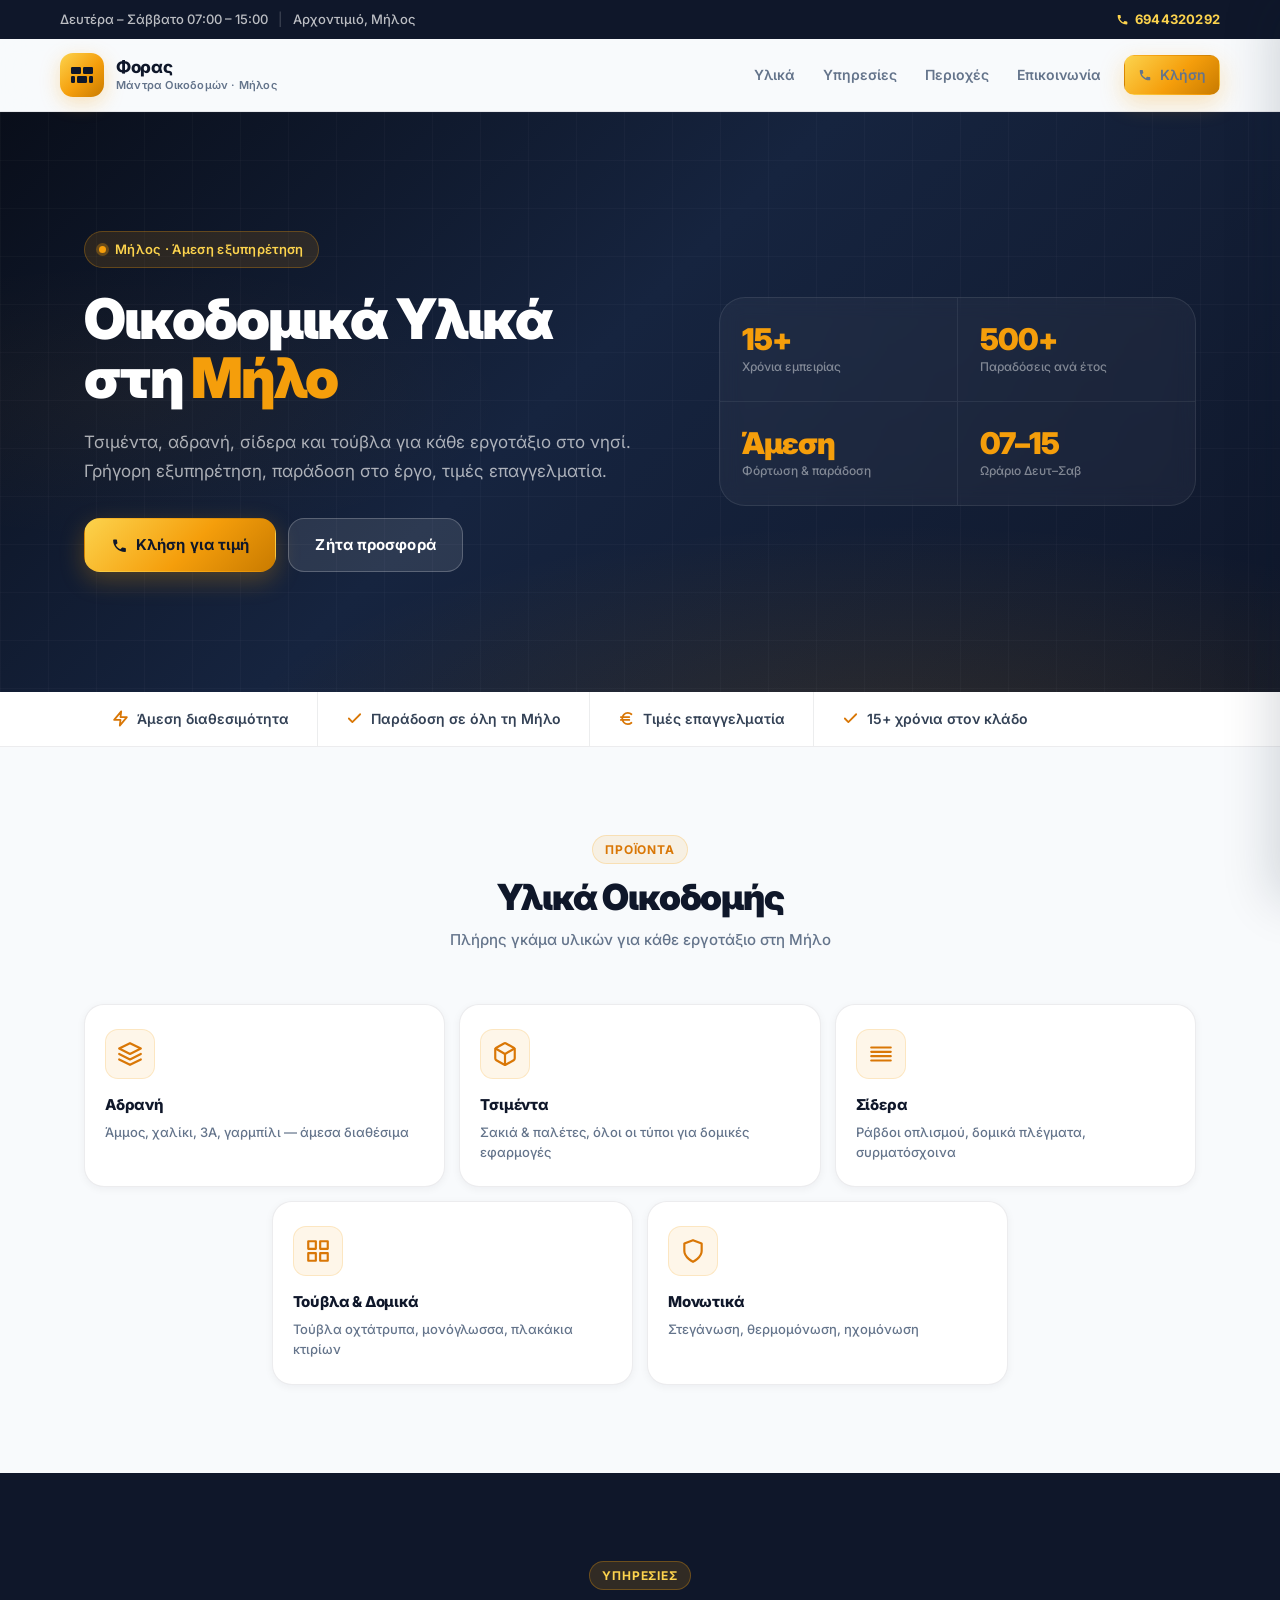
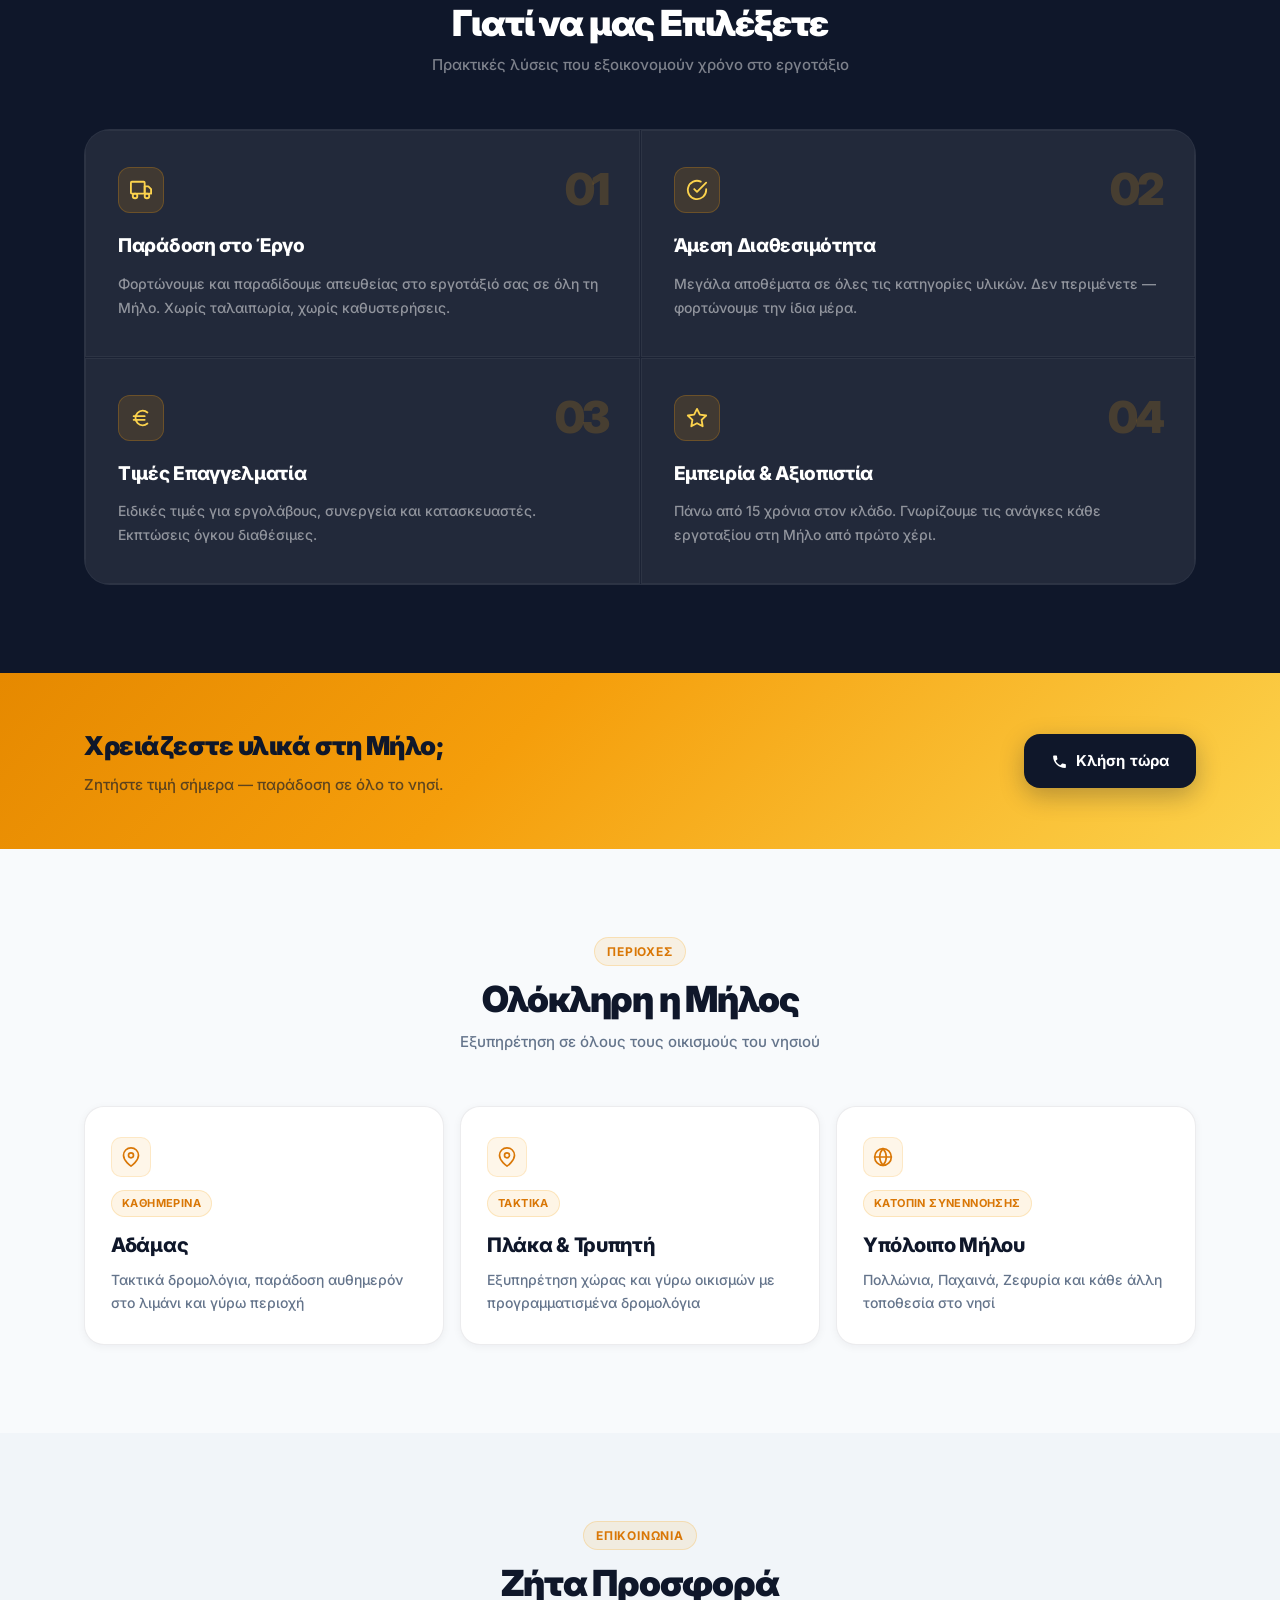
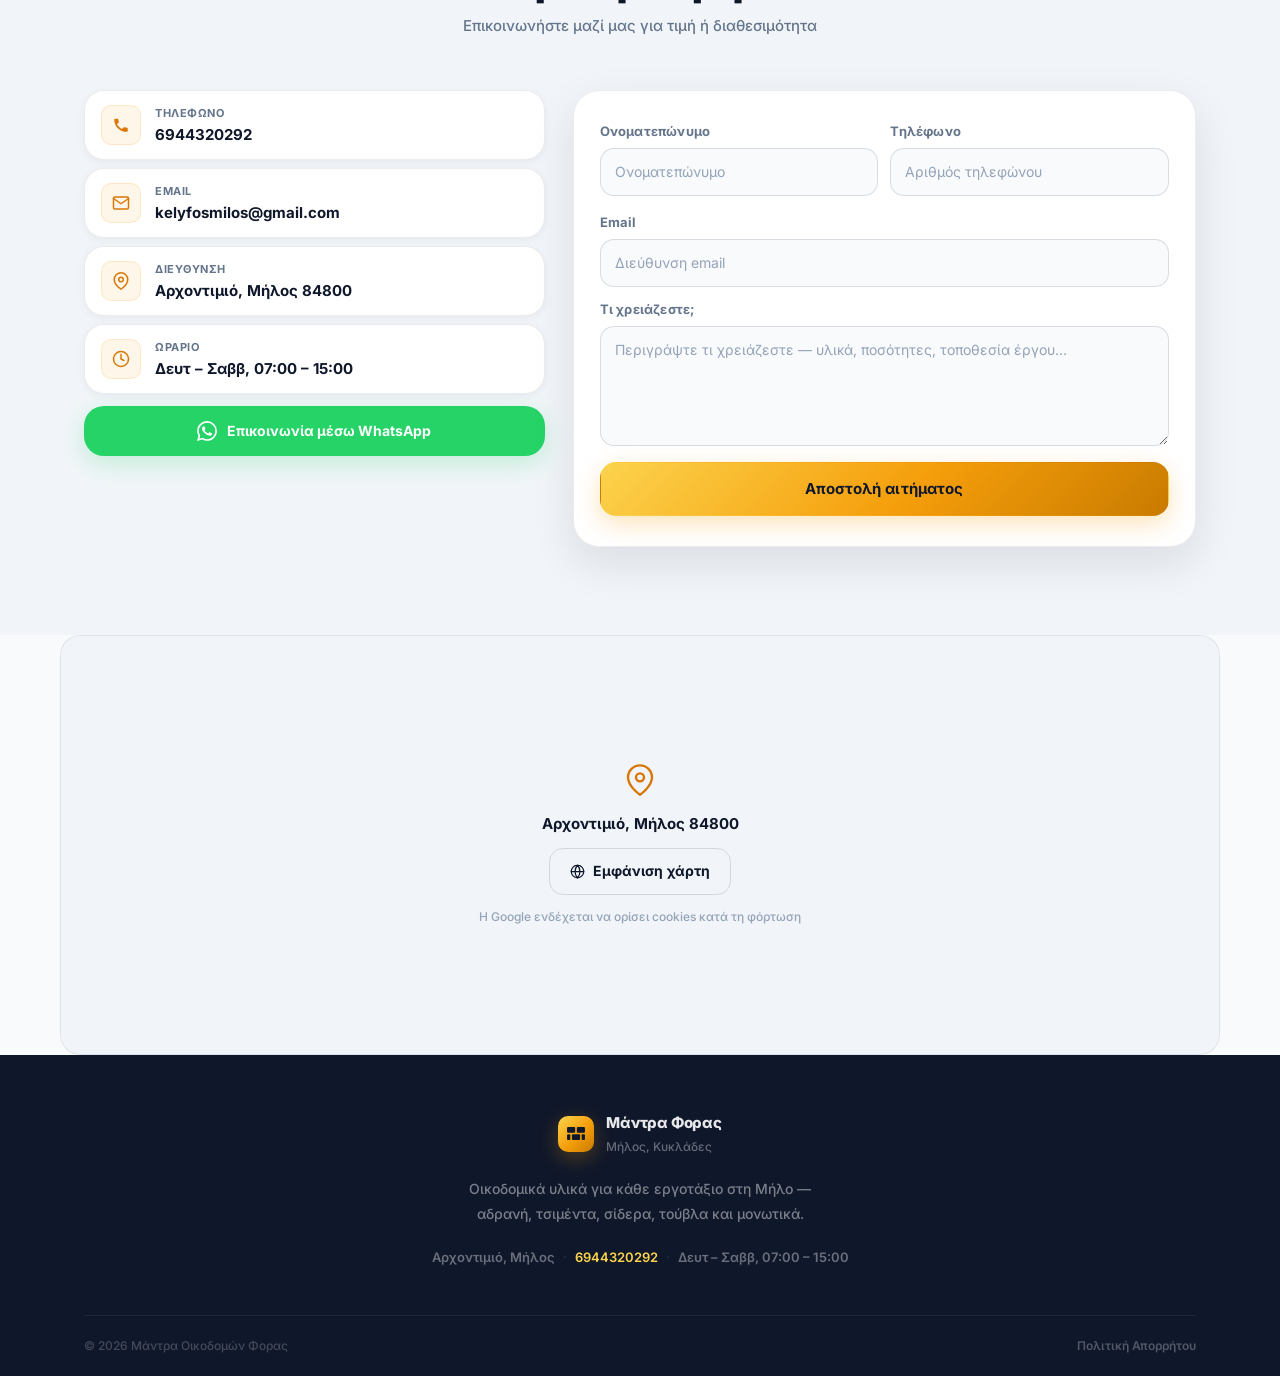
==== index.html @ 6d2799e7 "++" ====
<!DOCTYPE html>
<html lang="el">

<head>
  <meta charset="UTF-8">
  <meta name="viewport" content="width=device-width, initial-scale=1.0">
  <title>Μάντρα Οικοδομών Φορας | Οικοδομικά Υλικά Μήλος</title>
  <meta name="description"
    content="Μάντρα οικοδομών Φορας στη Μήλο: τσιμέντα, αδρανή, σίδερα, τούβλα, μονωτικά. Άμεση φόρτωση & παράδοση σε όλο το νησί.">
  <meta name="theme-color" content="#f59e0b">
  <meta property="og:title" content="Μάντρα Οικοδομών Φορας — Μήλος">
  <meta property="og:description" content="Οικοδομικά υλικά • Αδρανή • Παράδοση στο έργο • Μήλος">
  <meta property="og:type" content="website">
  <link rel="preconnect" href="https://fonts.googleapis.com">
  <link rel="preconnect" href="https://fonts.gstatic.com" crossorigin>
  <link href="https://fonts.googleapis.com/css2?family=Inter:wght@400;500;600;700;800;900&display=swap"
    rel="stylesheet">
  <link rel="stylesheet" href="style.css">

  <script type="application/ld+json">
  {
    "@context": "https://schema.org",
    "@type": ["LocalBusiness", "HomeAndConstructionBusiness"],
    "name": "Μάντρα Οικοδομών Φορας",
    "alternateName": ["Φορας Μήλος", "Μάντρα Φορας", "Foras Building Materials Milos"],
    "description": "Μάντρα οικοδομικών υλικών στη Μήλο. Τσιμέντα, αδρανή, σίδερα, τούβλα και μονωτικά. Άμεση φόρτωση και παράδοση σε όλο το νησί. Πάνω από 15 χρόνια εμπειρίας στα οικοδομικά υλικά Μήλου.",
    "telephone": "+306944320292",
    "email": "kelyfosmilos@gmail.com",
    "address": {
      "@type": "PostalAddress",
      "streetAddress": "Αρχοντιμιό",
      "addressLocality": "Αρχοντιμιό",
      "addressRegion": "Μήλος",
      "postalCode": "84800",
      "addressCountry": "GR"
    },
    "geo": {
      "@type": "GeoCoordinates",
      "latitude": 36.7229,
      "longitude": 24.4671
    },
    "hasMap": "https://www.google.com/maps?q=36.7229,24.4671",
    "openingHoursSpecification": {
      "@type": "OpeningHoursSpecification",
      "dayOfWeek": [
        "https://schema.org/Monday",
        "https://schema.org/Tuesday",
        "https://schema.org/Wednesday",
        "https://schema.org/Thursday",
        "https://schema.org/Friday",
        "https://schema.org/Saturday"
      ],
      "opens": "07:00",
      "closes": "15:00"
    },
    "priceRange": "€€",
    "currenciesAccepted": "EUR",
    "paymentAccepted": "Cash, Bank Transfer",
    "areaServed": [
      { "@type": "Place", "name": "Αδάμας" },
      { "@type": "Place", "name": "Πλάκα" },
      { "@type": "Place", "name": "Τρυπητή" },
      { "@type": "Place", "name": "Πολλώνια" },
      { "@type": "Place", "name": "Παχαινά" },
      { "@type": "Place", "name": "Ζεφυρία" },
      { "@type": "Place", "name": "Μήλος", "sameAs": "https://www.wikidata.org/wiki/Q185096" }
    ],
    "hasOfferCatalog": {
      "@type": "OfferCatalog",
      "name": "Οικοδομικά Υλικά Μήλου",
      "itemListElement": [
        {
          "@type": "Offer",
          "itemOffered": {
            "@type": "Product",
            "name": "Αδρανή Υλικά",
            "description": "Άμμος, χαλίκι, 3Α, γαρμπίλι — άμεσα διαθέσιμα για κάθε εργοτάξιο στη Μήλο"
          }
        },
        {
          "@type": "Offer",
          "itemOffered": {
            "@type": "Product",
            "name": "Τσιμέντα",
            "description": "Σακιά και παλέτες, όλοι οι τύποι τσιμέντου για δομικές εφαρμογές"
          }
        },
        {
          "@type": "Offer",
          "itemOffered": {
            "@type": "Product",
            "name": "Σίδερα Οπλισμού",
            "description": "Ράβδοι οπλισμού, δομικά πλέγματα, συρματόσχοινα"
          }
        },
        {
          "@type": "Offer",
          "itemOffered": {
            "@type": "Product",
            "name": "Τούβλα & Δομικά Στοιχεία",
            "description": "Τούβλα οχτάτρυπα, μονόγλωσσα, πλακάκια κτιρίων"
          }
        },
        {
          "@type": "Offer",
          "itemOffered": {
            "@type": "Product",
            "name": "Μονωτικά Υλικά",
            "description": "Υλικά στεγάνωσης, θερμομόνωσης και ηχομόνωσης"
          }
        },
        {
          "@type": "Offer",
          "itemOffered": {
            "@type": "Service",
            "name": "Παράδοση στο Εργοτάξιο",
            "description": "Άμεση φόρτωση και παράδοση οικοδομικών υλικών σε όλους τους οικισμούς της Μήλου"
          }
        }
      ]
    },
    "contactPoint": {
      "@type": "ContactPoint",
      "telephone": "+306944320292",
      "email": "kelyfosmilos@gmail.com",
      "contactType": "customer service",
      "areaServed": "GR",
      "availableLanguage": "Greek"
    },
    "slogan": "Οικοδομικά Υλικά · Παράδοση στο Έργο · Μήλος",
    "knowsAbout": [
      "Οικοδομικά Υλικά",
      "Αδρανή Υλικά",
      "Τσιμέντο",
      "Σίδερα Οπλισμού",
      "Τούβλα",
      "Μονωτικά",
      "Παράδοση Οικοδομικών Υλικών",
      "Εργοτάξια Μήλου"
    ]
  }
  </script>
</head>

<body>

  <div class="progress-bar" id="progress-bar"></div>

  <!-- TOP BAR -->
  <div class="topbar">
    <div class="container topbar-inner">
      <div class="topbar-left">
        <span>Δευτέρα – Σάββατο 07:00 – 15:00</span>
        <span class="sep">|</span>
        <span>Αρχοντιμιό, Μήλος</span>
      </div>
      <a href="tel:+306944320292" class="topbar-phone">
        <svg width="13" height="13" viewBox="0 0 24 24" fill="currentColor">
          <path
            d="M6.6 10.8c1.4 2.8 3.8 5.1 6.6 6.6l2.2-2.2c.27-.27.67-.36 1.02-.24 1.12.37 2.33.57 3.57.57.55 0 1 .45 1 1V20c0 .55-.45 1-1 1C10.29 21 3 13.71 3 4.5c0-.55.45-1 1-1H7.5c.55 0 1 .45 1 1 0 1.25.2 2.45.57 3.57.11.35.03.74-.25 1.01L6.6 10.8z" />
        </svg>
        6944320292
      </a>
    </div>
  </div>

  <!-- HEADER -->
  <header class="header" id="header">
    <div class="container nav-inner">
      <a class="brand" href="#top">
        <div class="logo-mark">
          <svg width="22" height="16" viewBox="0 0 22 16" fill="currentColor" aria-hidden="true">
            <rect x="0" y="0" width="10" height="7" rx="1.2" />
            <rect x="12" y="0" width="10" height="7" rx="1.2" />
            <rect x="0" y="9" width="4" height="7" rx="1.2" />
            <rect x="6" y="9" width="10" height="7" rx="1.2" />
            <rect x="18" y="9" width="4" height="7" rx="1.2" />
          </svg>
        </div>
        <div class="brand-text">
          <span class="brand-name">Φορας</span>
          <span class="brand-sub">Μάντρα Οικοδομών · Μήλος</span>
        </div>
      </a>

      <nav class="nav-menu">
        <a href="#products">Υλικά</a>
        <a href="#services">Υπηρεσίες</a>
        <a href="#areas">Περιοχές</a>
        <a href="#contact">Επικοινωνία</a>
        <a class="btn btn-primary nav-cta" href="tel:+306944320292">
          <svg width="14" height="14" viewBox="0 0 24 24" fill="currentColor">
            <path
              d="M6.6 10.8c1.4 2.8 3.8 5.1 6.6 6.6l2.2-2.2c.27-.27.67-.36 1.02-.24 1.12.37 2.33.57 3.57.57.55 0 1 .45 1 1V20c0 .55-.45 1-1 1C10.29 21 3 13.71 3 4.5c0-.55.45-1 1-1H7.5c.55 0 1 .45 1 1 0 1.25.2 2.45.57 3.57.11.35.03.74-.25 1.01L6.6 10.8z" />
          </svg>
          Κλήση
        </a>
      </nav>

      <button class="hamburger" id="hamburger" aria-label="Μενού" aria-expanded="false">
        <span></span><span></span><span></span>
      </button>
    </div>
  </header>

  <!-- MOBILE MENU -->
  <div class="mobile-overlay" id="mobile-overlay"></div>
  <div class="mobile-menu" id="mobile-menu" aria-hidden="true">
    <div class="mobile-brand">
      <div class="logo-mark logo-sm">
        <svg width="18" height="13" viewBox="0 0 22 16" fill="currentColor" aria-hidden="true">
          <rect x="0" y="0" width="10" height="7" rx="1.2" />
          <rect x="12" y="0" width="10" height="7" rx="1.2" />
          <rect x="0" y="9" width="4" height="7" rx="1.2" />
          <rect x="6" y="9" width="10" height="7" rx="1.2" />
          <rect x="18" y="9" width="4" height="7" rx="1.2" />
        </svg>
      </div>
      <div class="brand-text">
        <span class="brand-name">Φορας</span>
        <span class="brand-sub">Μάντρα Οικοδομών</span>
      </div>
    </div>
    <nav>
      <a href="#products" class="mobile-link">Υλικά</a>
      <a href="#services" class="mobile-link">Υπηρεσίες</a>
      <a href="#areas" class="mobile-link">Περιοχές</a>
      <a href="#contact" class="mobile-link">Επικοινωνία</a>
    </nav>
    <div class="mobile-menu-footer">
      <a class="btn btn-primary" href="tel:+306944320292">Κλήση τώρα</a>
      <a class="btn btn-outline" href="https://wa.me/306944320292" target="_blank" rel="noopener">WhatsApp</a>
    </div>
  </div>

  <main id="top">

    <!-- HERO -->
    <section class="hero">
      <div class="hero-bg"></div>
      <div class="container hero-content">

        <div class="hero-left reveal">
          <div class="badge">
            <span class="badge-dot"></span>
            Μήλος · Άμεση εξυπηρέτηση
          </div>
          <h1>Οικοδομικά Υλικά<br>στη <span class="gold">Μήλο</span></h1>
          <p class="hero-desc">
            Τσιμέντα, αδρανή, σίδερα και τούβλα για κάθε εργοτάξιο στο νησί.
            Γρήγορη εξυπηρέτηση, παράδοση στο έργο, τιμές επαγγελματία.
          </p>
          <div class="hero-actions">
            <a class="btn btn-primary btn-lg" href="tel:+306944320292">
              <svg width="17" height="17" viewBox="0 0 24 24" fill="currentColor">
                <path
                  d="M6.6 10.8c1.4 2.8 3.8 5.1 6.6 6.6l2.2-2.2c.27-.27.67-.36 1.02-.24 1.12.37 2.33.57 3.57.57.55 0 1 .45 1 1V20c0 .55-.45 1-1 1C10.29 21 3 13.71 3 4.5c0-.55.45-1 1-1H7.5c.55 0 1 .45 1 1 0 1.25.2 2.45.57 3.57.11.35.03.74-.25 1.01L6.6 10.8z" />
              </svg>
              Κλήση για τιμή
            </a>
            <a class="btn btn-ghost-white btn-lg" href="#contact">Ζήτα προσφορά</a>
          </div>
        </div>

        <div class="hero-right reveal reveal-delay">
          <div class="stats-card">
            <div class="stat-cell">
              <span class="stat-num" data-count="15" data-suffix="+">15+</span>
              <span class="stat-lbl">Χρόνια εμπειρίας</span>
            </div>
            <div class="stat-cell">
              <span class="stat-num" data-count="500" data-suffix="+">500+</span>
              <span class="stat-lbl">Παραδόσεις ανά έτος</span>
            </div>
            <div class="stat-cell">
              <span class="stat-num">Άμεση</span>
              <span class="stat-lbl">Φόρτωση & παράδοση</span>
            </div>
            <div class="stat-cell">
              <span class="stat-num">07–15</span>
              <span class="stat-lbl">Ωράριο Δευτ–Σαβ</span>
            </div>
          </div>
        </div>

      </div>
    </section>

    <!-- TRUST BAR -->
    <div class="trust-bar">
      <div class="container trust-inner">
        <div class="trust-item">
          <svg width="17" height="17" viewBox="0 0 24 24" fill="none" stroke="currentColor" stroke-width="2.5"
            stroke-linecap="round" stroke-linejoin="round">
            <polygon points="13 2 3 14 12 14 11 22 21 10 12 10 13 2" />
          </svg>
          Άμεση διαθεσιμότητα
        </div>
        <div class="trust-item">
          <svg width="17" height="17" viewBox="0 0 24 24" fill="none" stroke="currentColor" stroke-width="2.5"
            stroke-linecap="round" stroke-linejoin="round">
            <polyline points="20 6 9 17 4 12" />
          </svg>
          Παράδοση σε όλη τη Μήλο
        </div>
        <div class="trust-item">
          <svg width="17" height="17" viewBox="0 0 24 24" fill="none" stroke="currentColor" stroke-width="2.5"
            stroke-linecap="round" stroke-linejoin="round">
            <path d="M4 10h12M4 14h12M19 6a7.7 7.7 0 0 0-5.2-2A7.9 7.9 0 0 0 6 12c0 4.4 3.5 8 7.8 8 2 0 3.8-.8 5.2-2" />
          </svg>
          Τιμές επαγγελματία
        </div>
        <div class="trust-item">
          <svg width="17" height="17" viewBox="0 0 24 24" fill="none" stroke="currentColor" stroke-width="2.5"
            stroke-linecap="round" stroke-linejoin="round">
            <polyline points="20 6 9 17 4 12" />
          </svg>
          15+ χρόνια στον κλάδο
        </div>
      </div>
    </div>

    <!-- PRODUCTS -->
    <section id="products" class="section">
      <div class="container">
        <div class="section-hd reveal">
          <div class="tag">Προϊόντα</div>
          <h2>Υλικά Οικοδομής</h2>
          <p class="section-sub">Πλήρης γκάμα υλικών για κάθε εργοτάξιο στη Μήλο</p>
        </div>

        <div class="products-grid">
          <div class="product-card reveal">
            <div class="product-icon">
              <svg width="26" height="26" viewBox="0 0 24 24" fill="none" stroke="currentColor" stroke-width="2"
                stroke-linecap="round" stroke-linejoin="round">
                <polygon points="12 2 2 7 12 12 22 7 12 2" />
                <polyline points="2 17 12 22 22 17" />
                <polyline points="2 12 12 17 22 12" />
              </svg>
            </div>
            <h3>Αδρανή</h3>
            <p>Άμμος, χαλίκι, 3Α, γαρμπίλι — άμεσα διαθέσιμα</p>
          </div>
          <div class="product-card reveal reveal-d1">
            <div class="product-icon">
              <svg width="26" height="26" viewBox="0 0 24 24" fill="none" stroke="currentColor" stroke-width="2"
                stroke-linecap="round" stroke-linejoin="round">
                <path
                  d="M21 16V8a2 2 0 0 0-1-1.73l-7-4a2 2 0 0 0-2 0l-7 4A2 2 0 0 0 3 8v8a2 2 0 0 0 1 1.73l7 4a2 2 0 0 0 2 0l7-4A2 2 0 0 0 21 16z" />
                <polyline points="3.27 6.96 12 12.01 20.73 6.96" />
                <line x1="12" y1="22.08" x2="12" y2="12" />
              </svg>
            </div>
            <h3>Τσιμέντα</h3>
            <p>Σακιά & παλέτες, όλοι οι τύποι για δομικές εφαρμογές</p>
          </div>
          <div class="product-card reveal reveal-d2">
            <div class="product-icon">
              <svg width="26" height="26" viewBox="0 0 24 24" fill="none" stroke="currentColor" stroke-width="2"
                stroke-linecap="round" stroke-linejoin="round">
                <line x1="3" y1="6" x2="21" y2="6" />
                <line x1="3" y1="10" x2="21" y2="10" />
                <line x1="3" y1="14" x2="21" y2="14" />
                <line x1="3" y1="18" x2="21" y2="18" />
              </svg>
            </div>
            <h3>Σίδερα</h3>
            <p>Ράβδοι οπλισμού, δομικά πλέγματα, συρματόσχοινα</p>
          </div>
          <div class="product-card reveal reveal-d1">
            <div class="product-icon">
              <svg width="26" height="26" viewBox="0 0 24 24" fill="none" stroke="currentColor" stroke-width="2"
                stroke-linecap="round" stroke-linejoin="round">
                <rect x="3" y="3" width="7" height="7" />
                <rect x="14" y="3" width="7" height="7" />
                <rect x="14" y="14" width="7" height="7" />
                <rect x="3" y="14" width="7" height="7" />
              </svg>
            </div>
            <h3>Τούβλα & Δομικά</h3>
            <p>Τούβλα οχτάτρυπα, μονόγλωσσα, πλακάκια κτιρίων</p>
          </div>
          <div class="product-card reveal reveal-d2">
            <div class="product-icon">
              <svg width="26" height="26" viewBox="0 0 24 24" fill="none" stroke="currentColor" stroke-width="2"
                stroke-linecap="round" stroke-linejoin="round">
                <path d="M12 22s8-4 8-10V5l-8-3-8 3v7c0 6 8 10 8 10z" />
              </svg>
            </div>
            <h3>Μονωτικά</h3>
            <p>Στεγάνωση, θερμομόνωση, ηχομόνωση</p>
          </div>
        </div>
      </div>
    </section>

    <!-- SERVICES -->
    <section id="services" class="section section-dark">
      <div class="container">
        <div class="section-hd section-hd-light reveal">
          <div class="tag tag-light">Υπηρεσίες</div>
          <h2>Γιατί να μας Επιλέξετε</h2>
          <p class="section-sub">Πρακτικές λύσεις που εξοικονομούν χρόνο στο εργοτάξιο</p>
        </div>

        <div class="services-grid">
          <div class="service-card reveal">
            <div class="svc-header">
              <div class="svc-icon">
                <svg width="22" height="22" viewBox="0 0 24 24" fill="none" stroke="currentColor" stroke-width="2"
                  stroke-linecap="round" stroke-linejoin="round">
                  <rect x="1" y="3" width="15" height="13" rx="1" />
                  <path d="M16 8h4l3 3v5h-7V8z" />
                  <circle cx="5.5" cy="18.5" r="2.5" />
                  <circle cx="18.5" cy="18.5" r="2.5" />
                </svg>
              </div>
              <span class="svc-num">01</span>
            </div>
            <h3>Παράδοση στο Έργο</h3>
            <p>Φορτώνουμε και παραδίδουμε απευθείας στο εργοτάξιό σας σε όλη τη Μήλο. Χωρίς ταλαιπωρία, χωρίς
              καθυστερήσεις.</p>
          </div>
          <div class="service-card reveal reveal-d1">
            <div class="svc-header">
              <div class="svc-icon">
                <svg width="22" height="22" viewBox="0 0 24 24" fill="none" stroke="currentColor" stroke-width="2"
                  stroke-linecap="round" stroke-linejoin="round">
                  <path d="M22 11.08V12a10 10 0 1 1-5.93-9.14" />
                  <polyline points="22 4 12 14.01 9 11.01" />
                </svg>
              </div>
              <span class="svc-num">02</span>
            </div>
            <h3>Άμεση Διαθεσιμότητα</h3>
            <p>Μεγάλα αποθέματα σε όλες τις κατηγορίες υλικών. Δεν περιμένετε — φορτώνουμε την ίδια μέρα.</p>
          </div>
          <div class="service-card reveal reveal-d2">
            <div class="svc-header">
              <div class="svc-icon">
                <svg width="22" height="22" viewBox="0 0 24 24" fill="none" stroke="currentColor" stroke-width="2"
                  stroke-linecap="round" stroke-linejoin="round">
                  <path
                    d="M4 10h12M4 14h12M19 6a7.7 7.7 0 0 0-5.2-2A7.9 7.9 0 0 0 6 12c0 4.4 3.5 8 7.8 8 2 0 3.8-.8 5.2-2" />
                </svg>
              </div>
              <span class="svc-num">03</span>
            </div>
            <h3>Τιμές Επαγγελματία</h3>
            <p>Ειδικές τιμές για εργολάβους, συνεργεία και κατασκευαστές. Εκπτώσεις όγκου διαθέσιμες.</p>
          </div>
          <div class="service-card reveal reveal-d3">
            <div class="svc-header">
              <div class="svc-icon">
                <svg width="22" height="22" viewBox="0 0 24 24" fill="none" stroke="currentColor" stroke-width="2"
                  stroke-linecap="round" stroke-linejoin="round">
                  <polygon
                    points="12 2 15.09 8.26 22 9.27 17 14.14 18.18 21.02 12 17.77 5.82 21.02 7 14.14 2 9.27 8.91 8.26 12 2" />
                </svg>
              </div>
              <span class="svc-num">04</span>
            </div>
            <h3>Εμπειρία & Αξιοπιστία</h3>
            <p>Πάνω από 15 χρόνια στον κλάδο. Γνωρίζουμε τις ανάγκες κάθε εργοταξίου στη Μήλο από πρώτο χέρι.</p>
          </div>
        </div>
      </div>
    </section>

    <!-- CTA STRIP -->
    <div class="cta-strip">
      <div class="container">
        <div class="cta-inner reveal">
          <div class="cta-text">
            <h3>Χρειάζεστε υλικά στη Μήλο;</h3>
            <p>Ζητήστε τιμή σήμερα — παράδοση σε όλο το νησί.</p>
          </div>
          <a class="btn btn-dark btn-lg" href="tel:+306944320292">
            <svg width="17" height="17" viewBox="0 0 24 24" fill="currentColor">
              <path
                d="M6.6 10.8c1.4 2.8 3.8 5.1 6.6 6.6l2.2-2.2c.27-.27.67-.36 1.02-.24 1.12.37 2.33.57 3.57.57.55 0 1 .45 1 1V20c0 .55-.45 1-1 1C10.29 21 3 13.71 3 4.5c0-.55.45-1 1-1H7.5c.55 0 1 .45 1 1 0 1.25.2 2.45.57 3.57.11.35.03.74-.25 1.01L6.6 10.8z" />
            </svg>
            Κλήση τώρα
          </a>
        </div>
      </div>
    </div>

    <!-- AREAS -->
    <section id="areas" class="section">
      <div class="container">
        <div class="section-hd reveal">
          <div class="tag">Περιοχές</div>
          <h2>Ολόκληρη η Μήλος</h2>
          <p class="section-sub">Εξυπηρέτηση σε όλους τους οικισμούς του νησιού</p>
        </div>

        <div class="areas-grid">
          <div class="area-card reveal">
            <div class="area-icon">
              <svg width="20" height="20" viewBox="0 0 24 24" fill="none" stroke="currentColor" stroke-width="2"
                stroke-linecap="round" stroke-linejoin="round">
                <path d="M21 10c0 7-9 13-9 13s-9-6-9-13a9 9 0 0 1 18 0z" />
                <circle cx="12" cy="10" r="3" />
              </svg>
            </div>
            <div class="area-badge">Καθημερινά</div>
            <h3>Αδάμας</h3>
            <p>Τακτικά δρομολόγια, παράδοση αυθημερόν στο λιμάνι και γύρω περιοχή</p>
          </div>
          <div class="area-card reveal reveal-d1">
            <div class="area-icon">
              <svg width="20" height="20" viewBox="0 0 24 24" fill="none" stroke="currentColor" stroke-width="2"
                stroke-linecap="round" stroke-linejoin="round">
                <path d="M21 10c0 7-9 13-9 13s-9-6-9-13a9 9 0 0 1 18 0z" />
                <circle cx="12" cy="10" r="3" />
              </svg>
            </div>
            <div class="area-badge">Τακτικά</div>
            <h3>Πλάκα & Τρυπητή</h3>
            <p>Εξυπηρέτηση χώρας και γύρω οικισμών με προγραμματισμένα δρομολόγια</p>
          </div>
          <div class="area-card reveal reveal-d2">
            <div class="area-icon">
              <svg width="20" height="20" viewBox="0 0 24 24" fill="none" stroke="currentColor" stroke-width="2"
                stroke-linecap="round" stroke-linejoin="round">
                <circle cx="12" cy="12" r="10" />
                <line x1="2" y1="12" x2="22" y2="12" />
                <path d="M12 2a15.3 15.3 0 0 1 4 10 15.3 15.3 0 0 1-4 10 15.3 15.3 0 0 1-4-10 15.3 15.3 0 0 1 4-10z" />
              </svg>
            </div>
            <div class="area-badge">Κατόπιν συνεννόησης</div>
            <h3>Υπόλοιπο Μήλου</h3>
            <p>Πολλώνια, Παχαινά, Ζεφυρία και κάθε άλλη τοποθεσία στο νησί</p>
          </div>
        </div>
      </div>
    </section>

    <!-- CONTACT -->
    <section id="contact" class="section section-contact">
      <div class="container">
        <div class="section-hd reveal">
          <div class="tag">Επικοινωνία</div>
          <h2>Ζήτα Προσφορά</h2>
          <p class="section-sub">Επικοινωνήστε μαζί μας για τιμή ή διαθεσιμότητα</p>
        </div>

        <div class="contact-grid">
          <div class="contact-info reveal">
            <div class="contact-detail">
              <div class="contact-icon">
                <svg width="18" height="18" viewBox="0 0 24 24" fill="currentColor">
                  <path
                    d="M6.6 10.8c1.4 2.8 3.8 5.1 6.6 6.6l2.2-2.2c.27-.27.67-.36 1.02-.24 1.12.37 2.33.57 3.57.57.55 0 1 .45 1 1V20c0 .55-.45 1-1 1C10.29 21 3 13.71 3 4.5c0-.55.45-1 1-1H7.5c.55 0 1 .45 1 1 0 1.25.2 2.45.57 3.57.11.35.03.74-.25 1.01L6.6 10.8z" />
                </svg>
              </div>
              <div>
                <span class="cd-label">Τηλέφωνο</span>
                <a href="tel:+306944320292" class="cd-value">6944320292</a>
              </div>
            </div>
            <div class="contact-detail">
              <div class="contact-icon">
                <svg width="18" height="18" viewBox="0 0 24 24" fill="none" stroke="currentColor" stroke-width="2"
                  stroke-linecap="round" stroke-linejoin="round">
                  <path d="M4 4h16c1.1 0 2 .9 2 2v12c0 1.1-.9 2-2 2H4c-1.1 0-2-.9-2-2V6c0-1.1.9-2 2-2z" />
                  <polyline points="22,6 12,13 2,6" />
                </svg>
              </div>
              <div>
                <span class="cd-label">Email</span>
                <a href="mailto:kelyfosmilos@gmail.com" class="cd-value">kelyfosmilos@gmail.com</a>
              </div>
            </div>
            <div class="contact-detail">
              <div class="contact-icon">
                <svg width="18" height="18" viewBox="0 0 24 24" fill="none" stroke="currentColor" stroke-width="2"
                  stroke-linecap="round" stroke-linejoin="round">
                  <path d="M21 10c0 7-9 13-9 13s-9-6-9-13a9 9 0 0 1 18 0z" />
                  <circle cx="12" cy="10" r="3" />
                </svg>
              </div>
              <div>
                <span class="cd-label">Διεύθυνση</span>
                <span class="cd-value">Αρχοντιμιό, Μήλος 84800</span>
              </div>
            </div>
            <div class="contact-detail">
              <div class="contact-icon">
                <svg width="18" height="18" viewBox="0 0 24 24" fill="none" stroke="currentColor" stroke-width="2"
                  stroke-linecap="round" stroke-linejoin="round">
                  <circle cx="12" cy="12" r="10" />
                  <polyline points="12 6 12 12 16 14" />
                </svg>
              </div>
              <div>
                <span class="cd-label">Ωράριο</span>
                <span class="cd-value">Δευτ – Σαββ, 07:00 – 15:00</span>
              </div>
            </div>

            <a href="https://wa.me/306912345678" target="_blank" rel="noopener" class="whatsapp-btn">
              <svg width="20" height="20" viewBox="0 0 24 24" fill="currentColor">
                <path
                  d="M17.472 14.382c-.297-.149-1.758-.867-2.03-.967-.273-.099-.471-.148-.67.15-.197.297-.767.966-.94 1.164-.173.199-.347.223-.644.075-.297-.15-1.255-.463-2.39-1.475-.883-.788-1.48-1.761-1.653-2.059-.173-.297-.018-.458.13-.606.134-.133.298-.347.446-.52.149-.174.198-.298.298-.497.099-.198.05-.371-.025-.52-.075-.149-.669-1.612-.916-2.207-.242-.579-.487-.5-.669-.51-.173-.008-.371-.01-.57-.01-.198 0-.52.074-.792.372-.272.297-1.04 1.016-1.04 2.479 0 1.462 1.065 2.875 1.213 3.074.149.198 2.096 3.2 5.077 4.487.709.306 1.262.489 1.694.625.712.227 1.36.195 1.871.118.571-.085 1.758-.719 2.006-1.413.248-.694.248-1.289.173-1.413-.074-.124-.272-.198-.57-.347m-5.421 7.403h-.004a9.87 9.87 0 0 1-5.031-1.378l-.361-.214-3.741.982.998-3.648-.235-.374a9.86 9.86 0 0 1-1.51-5.26c.001-5.45 4.436-9.884 9.888-9.884 2.64 0 5.122 1.03 6.988 2.898a9.825 9.825 0 0 1 2.893 6.994c-.003 5.45-4.437 9.884-9.885 9.884m8.413-18.297A11.815 11.815 0 0 0 12.05 0C5.495 0 .16 5.335.157 11.892c0 2.096.547 4.142 1.588 5.945L.057 24l6.305-1.654a11.882 11.882 0 0 0 5.683 1.448h.005c6.554 0 11.89-5.335 11.893-11.893a11.821 11.821 0 0 0-3.48-8.413z" />
              </svg>
              Επικοινωνία μέσω WhatsApp
            </a>
          </div>

          <div class="form-card reveal reveal-delay">
            <form id="contact-form">
              <div class="form-row">
                <div class="field">
                  <label for="f-name">Ονοματεπώνυμο</label>
                  <input id="f-name" name="name" placeholder="Ονοματεπώνυμο" required>
                </div>
                <div class="field">
                  <label for="f-phone">Τηλέφωνο</label>
                  <input id="f-phone" type="tel" name="phone" placeholder="Αριθμός τηλεφώνου" inputmode="tel"
                    autocomplete="tel" required pattern="^\+?\d{8,15}$">
                </div>
              </div>
              <div class="field">
                <label for="f-email">Email</label>
                <input id="f-email" type="email" name="email" placeholder="Διεύθυνση email" autocomplete="email"
                  required>
              </div>
              <div class="field">
                <label for="f-msg">Τι χρειάζεστε;</label>
                <textarea id="f-msg" name="message"
                  placeholder="Περιγράψτε τι χρειάζεστε — υλικά, ποσότητες, τοποθεσία έργου…" required></textarea>
              </div>
              <button id="submit-btn" type="submit" class="btn btn-primary btn-submit">
                Αποστολή αιτήματος
              </button>
              <p id="form-msg" style="display:none;" class="form-feedback"></p>
            </form>
          </div>
        </div>
      </div>
    </section>

    <!-- MAP -->
    <section class="map-section">
      <div class="map-lazy reveal" id="map-lazy">
        <div class="map-placeholder" id="map-ph">
          <svg class="map-pin-icon" width="32" height="32" viewBox="0 0 24 24" fill="none" stroke="currentColor"
            stroke-width="1.8" stroke-linecap="round" stroke-linejoin="round">
            <path d="M21 10c0 7-9 13-9 13s-9-6-9-13a9 9 0 0 1 18 0z" />
            <circle cx="12" cy="10" r="3" />
          </svg>
          <p class="map-address">Αρχοντιμιό, Μήλος 84800</p>
          <button class="btn btn-outline map-load-btn">
            <svg width="15" height="15" viewBox="0 0 24 24" fill="none" stroke="currentColor" stroke-width="2"
              stroke-linecap="round" stroke-linejoin="round">
              <circle cx="12" cy="12" r="10" />
              <line x1="2" y1="12" x2="22" y2="12" />
              <path d="M12 2a15.3 15.3 0 0 1 4 10 15.3 15.3 0 0 1-4 10 15.3 15.3 0 0 1-4-10 15.3 15.3 0 0 1 4-10z" />
            </svg>
            Εμφάνιση χάρτη
          </button>
          <p class="map-note">Η Google ενδέχεται να ορίσει cookies κατά τη φόρτωση</p>
        </div>
      </div>
    </section>

  </main>

  <!-- FOOTER -->
  <footer class="footer">
    <div class="container">
      <div class="footer-body">
        <div class="footer-brand">
          <div class="logo-mark logo-sm">
            <svg width="18" height="13" viewBox="0 0 22 16" fill="currentColor" aria-hidden="true">
              <rect x="0" y="0" width="10" height="7" rx="1.2" />
              <rect x="12" y="0" width="10" height="7" rx="1.2" />
              <rect x="0" y="9" width="4" height="7" rx="1.2" />
              <rect x="6" y="9" width="10" height="7" rx="1.2" />
              <rect x="18" y="9" width="4" height="7" rx="1.2" />
            </svg>
          </div>
          <div>
            <div class="footer-name">Μάντρα Φορας</div>
            <div class="footer-tagline">Μήλος, Κυκλάδες</div>
          </div>
        </div>
        <p class="footer-bio">Οικοδομικά υλικά για κάθε εργοτάξιο στη Μήλο —<br>αδρανή, τσιμέντα, σίδερα, τούβλα και
          μονωτικά.</p>
        <div class="footer-meta">
          <span>Αρχοντιμιό, Μήλος</span>
          <span class="footer-dot">·</span>
          <a href="tel:+306944320292">6944320292</a>
          <span class="footer-dot">·</span>
          <span>Δευτ – Σαββ, 07:00 – 15:00</span>
        </div>
      </div>
      <div class="footer-bottom">
        <span class="footer-copy">© <span id="y"></span> Μάντρα Οικοδομών Φορας</span>
        <a href="privacy-policy.html" class="footer-privacy">Πολιτική Απορρήτου</a>
      </div>
    </div>
  </footer>

  <!-- MOBILE STICKY CTA -->
  <div class="mobile-cta">
    <a class="btn btn-primary" href="tel:+306944320292">
      <svg width="17" height="17" viewBox="0 0 24 24" fill="currentColor">
        <path
          d="M6.6 10.8c1.4 2.8 3.8 5.1 6.6 6.6l2.2-2.2c.27-.27.67-.36 1.02-.24 1.12.37 2.33.57 3.57.57.55 0 1 .45 1 1V20c0 .55-.45 1-1 1C10.29 21 3 13.71 3 4.5c0-.55.45-1 1-1H7.5c.55 0 1 .45 1 1 0 1.25.2 2.45.57 3.57.11.35.03.74-.25 1.01L6.6 10.8z" />
      </svg>
      Κλήση
    </a>
    <a class="btn btn-whatsapp" href="https://wa.me/306944320292" target="_blank" rel="noopener">
      <svg width="17" height="17" viewBox="0 0 24 24" fill="currentColor">
        <path
          d="M17.472 14.382c-.297-.149-1.758-.867-2.03-.967-.273-.099-.471-.148-.67.15-.197.297-.767.966-.94 1.164-.173.199-.347.223-.644.075-.297-.15-1.255-.463-2.39-1.475-.883-.788-1.48-1.761-1.653-2.059-.173-.297-.018-.458.13-.606.134-.133.298-.347.446-.52.149-.174.198-.298.298-.497.099-.198.05-.371-.025-.52-.075-.149-.669-1.612-.916-2.207-.242-.579-.487-.5-.669-.51-.173-.008-.371-.01-.57-.01-.198 0-.52.074-.792.372-.272.297-1.04 1.016-1.04 2.479 0 1.462 1.065 2.875 1.213 3.074.149.198 2.096 3.2 5.077 4.487.709.306 1.262.489 1.694.625.712.227 1.36.195 1.871.118.571-.085 1.758-.719 2.006-1.413.248-.694.248-1.289.173-1.413-.074-.124-.272-.198-.57-.347m-5.421 7.403h-.004a9.87 9.87 0 0 1-5.031-1.378l-.361-.214-3.741.982.998-3.648-.235-.374a9.86 9.86 0 0 1-1.51-5.26c.001-5.45 4.436-9.884 9.888-9.884 2.64 0 5.122 1.03 6.988 2.898a9.825 9.825 0 0 1 2.893 6.994c-.003 5.45-4.437 9.884-9.885 9.884m8.413-18.297A11.815 11.815 0 0 0 12.05 0C5.495 0 .16 5.335.157 11.892c0 2.096.547 4.142 1.588 5.945L.057 24l6.305-1.654a11.882 11.882 0 0 0 5.683 1.448h.005c6.554 0 11.89-5.335 11.893-11.893a11.821 11.821 0 0 0-3.48-8.413z" />
      </svg>
      WhatsApp
    </a>
  </div>

  <script>
    document.getElementById('y').textContent = new Date().getFullYear();
    document.getElementById('map-ph').addEventListener('click', () => {
      document.getElementById('map-lazy').innerHTML =
        '<iframe src="https://www.google.com/maps/embed?pb=!1m18!1m12!1m3!1d36181.06823630133!2d24.467085099999125!3d36.7229253836027!2m3!1f0!2f0!3f0!3m2!1i1024!2i768!4f13.1!3m3!1m2!1s0x1498dfff2c572487%3A0x755e747640fab99!2zzpLOl86nzp_OoyDOmc6pzpHOnc6dzpfOoyAmIM6jzpnOkSDOny7OlSAtIM6Uzp_OnM6ZzprOkSDOpc6bzpnOms6RIM6czpfOm86fzqM!5e0!3m2!1sel!2sgr!4v1781211659114!5m2!1sel!2sgr" width="100%" height="100%" style="border:0;display:block;" allowfullscreen loading="lazy" referrerpolicy="no-referrer-when-downgrade"></iframe>';
    });
    const hamburger = document.getElementById('hamburger');
    const mobileMenu = document.getElementById('mobile-menu');
    const overlay = document.getElementById('mobile-overlay');
    function openMenu() {
      hamburger.classList.add('open');
      hamburger.setAttribute('aria-expanded', 'true');
      mobileMenu.classList.add('open');
      mobileMenu.setAttribute('aria-hidden', 'false');
      overlay.classList.add('show');
      document.body.style.overflow = 'hidden';
    }
    function closeMenu() {
      hamburger.classList.remove('open');
      hamburger.setAttribute('aria-expanded', 'false');
      mobileMenu.classList.remove('open');
      mobileMenu.setAttribute('aria-hidden', 'true');
      overlay.classList.remove('show');
      document.body.style.overflow = '';
    }
    hamburger.addEventListener('click', () => hamburger.classList.contains('open') ? closeMenu() : openMenu());
    overlay.addEventListener('click', closeMenu);
    document.querySelectorAll('.mobile-link').forEach(l => l.addEventListener('click', closeMenu));
    const io = new IntersectionObserver(entries => {
      entries.forEach(e => { if (e.isIntersecting) { e.target.classList.add('visible'); io.unobserve(e.target); } });
    }, { threshold: 0.1 });
    document.querySelectorAll('.reveal').forEach(el => io.observe(el));
    const header = document.getElementById('header');
    const bar = document.getElementById('progress-bar');
    window.addEventListener('scroll', () => {
      header.classList.toggle('scrolled', scrollY > 30);
      const pct = scrollY / (document.documentElement.scrollHeight - innerHeight);
      bar.style.transform = `scaleX(${Math.min(pct, 1)})`;
    }, { passive: true });
    function countUp(el, target, suffix) {
      const steps = 55, delay = 1500 / steps;
      let n = 0;
      const inc = target / steps;
      const t = setInterval(() => {
        n += inc;
        if (n >= target) { el.textContent = target + suffix; clearInterval(t); }
        else el.textContent = Math.floor(n) + suffix;
      }, delay);
    }
    const statsObs = new IntersectionObserver(entries => {
      entries.forEach(e => {
        if (e.isIntersecting) {
          const el = e.target;
          countUp(el, parseInt(el.dataset.count), el.dataset.suffix || '');
          statsObs.unobserve(el);
        }
      });
    }, { threshold: 0.6 });
    document.querySelectorAll('.stat-num[data-count]').forEach(el => statsObs.observe(el));
    const validationMessages = {
      'name': 'Παρακαλώ συμπληρώστε το ονοματεπώνυμό σας',
      'phone': 'Παρακαλώ συμπληρώστε έναν έγκυρο αριθμό τηλεφώνου',
      'email': 'Παρακαλώ συμπληρώστε το email σας',
      'message': 'Παρακαλώ περιγράψτε τι χρειάζεστε'
    };
    document.querySelectorAll('#contact-form [name]').forEach(el => {
      el.addEventListener('invalid', () => el.setCustomValidity(validationMessages[el.name] || ''));
      el.addEventListener('input', () => el.setCustomValidity(''));
    });
    const SCRIPT_URL = 'https://script.google.com/macros/s/AKfycbwhyzAN0VW0YkHUph0L9Q_Wx51mmkOaSqk1RryrDbx0o_WKDC8_5Zk7ISkc3gT5AvpypQ/exec';
    const form = document.getElementById('contact-form');
    const fmsg = document.getElementById('form-msg');
    const sbtn = document.getElementById('submit-btn');
    const origText = sbtn.textContent;
    form.addEventListener('submit', e => {
      e.preventDefault();
      const fd = new FormData(form);
      const params = new URLSearchParams({
        name: fd.get('name') || '',
        phone: fd.get('phone') || '',
        email: fd.get('email') || '',
        message: fd.get('message') || ''
      });
      sbtn.disabled = true;
      sbtn.textContent = 'Αποστολή…';
      fmsg.style.display = 'none';
      fetch(SCRIPT_URL + '?' + params.toString(), { mode: 'no-cors' })
        .catch(() => { })
        .finally(() => {
          fmsg.className = 'form-feedback ok';
          fmsg.textContent = 'Το μήνυμα στάλθηκε! Θα επικοινωνήσουμε σύντομα.';
          fmsg.style.display = 'block';
          sbtn.disabled = false;
          sbtn.textContent = origText;
          form.reset();
        });
    });
  </script>
</body>

</html>
---- style.css ----
/* ================================================
   Μάντρα Οικοδομών Φορας — Professional Theme
   ================================================ */

:root {
  --bg:      #f8fafc;
  --surface: #ffffff;
  --surface2:#f1f5f9;

  --text:  #0f172a;
  --text2: #334155;
  --muted: #64748b;
  --muted2:#94a3b8;

  --gold:    #f59e0b;
  --gold-lt: #fcd34d;
  --gold-dk: #d97706;
  --navy:    #0f172a;
  --navy2:   #1e293b;
  --green:   #25d366;

  --border:  rgba(15,23,42,.08);
  --border2: rgba(15,23,42,.13);

  --sh-xs: 0 2px 8px rgba(15,23,42,.05);
  --sh-sm: 0 8px 20px rgba(15,23,42,.08);
  --sh:    0 16px 44px rgba(15,23,42,.10);
  --sh-lg: 0 32px 80px rgba(15,23,42,.13);

  --r:    14px;
  --r-lg: 20px;
  --r-xl: 26px;
  --max:  1160px;

  --ease: cubic-bezier(.2,.8,.2,1);
  --t:    180ms;
  --tm:   300ms;

  --font: 'Inter', ui-sans-serif, system-ui, -apple-system, sans-serif;
}

/* ---------- Reset ---------- */
*, *::before, *::after { box-sizing: border-box; margin: 0; padding: 0; }
html { scroll-behavior: smooth; }
body {
  font-family: var(--font);
  color: var(--text);
  background: var(--bg);
  line-height: 1.6;
  -webkit-font-smoothing: antialiased;
  cursor:default;
}
a { color: inherit; text-decoration: none; }
img { max-width: 100%; display: block; }
button { font: inherit; cursor: pointer; border: none; background: none; }
::selection { background: rgba(245,158,11,.22); }
.container { max-width: var(--max); margin: 0 auto; padding: 0 24px; }

/* ---------- Scroll Progress ---------- */
.progress-bar {
  position: fixed;
  top: 0; left: 0; right: 0;
  height: 2px;
  background: linear-gradient(90deg, var(--gold-lt), var(--gold-dk));
  transform-origin: left;
  transform: scaleX(0);
  z-index: 9999;
  transition: transform 80ms linear;
}

/* ---------- Top Bar ---------- */
.topbar {
  background: var(--navy);
  color: rgba(255,255,255,.72);
  font-size: 13px;
  font-weight: 500;
}
.topbar-inner {
  display: flex;
  align-items: center;
  justify-content: space-between;
  padding: 9px 0;
  gap: 12px;
  flex-wrap: wrap;
}
.topbar-left { display: flex; align-items: center; gap: 10px; flex-wrap: wrap; }
.sep { opacity: .25; }
.topbar-phone {
  display: flex; align-items: center; gap: 6px;
  color: var(--gold-lt); font-weight: 700; letter-spacing: .2px;
  transition: opacity var(--t);
}
.topbar-phone:hover { opacity: .8; }

/* ---------- Header ---------- */
.header {
  position: sticky; top: 0; z-index: 100;
  background: rgba(248,250,252,.90);
  backdrop-filter: blur(18px) saturate(160%);
  -webkit-backdrop-filter: blur(18px) saturate(160%);
  border-bottom: 1px solid var(--border);
  transition: box-shadow var(--tm) var(--ease);
}
.header.scrolled { box-shadow: 0 4px 24px rgba(15,23,42,.09); }

.nav-inner {
  display: flex; align-items: center; justify-content: space-between;
  padding: 14px 0; gap: 16px;
}

.brand { display: flex; align-items: center; gap: 12px; flex-shrink: 0; }
.logo-mark {
  width: 44px; height: 44px; border-radius: 13px;
  background: linear-gradient(135deg, var(--gold-lt) 0%, var(--gold) 55%, #c97b00 100%);
  display: flex; align-items: center; justify-content: center;
  color: var(--navy);
  box-shadow: 0 6px 20px rgba(245,158,11,.28);
  flex-shrink: 0; user-select: none;
}
.logo-sm { width: 36px; height: 36px; border-radius: 10px; font-size: 12px; }
.brand-text { display: flex; flex-direction: column; line-height: 1.25; }
.brand-name { font-weight: 800; font-size: 17px; letter-spacing: -.3px; }
.brand-sub  { font-size: 11px; color: var(--muted); font-weight: 600; letter-spacing: .2px; }

.nav-menu { display: flex; align-items: center; gap: 2px; }
.nav-menu a {
  font-size: 14px; font-weight: 600; color: var(--muted);
  padding: 8px 13px; border-radius: 10px;
  transition: background var(--t), color var(--t);
}
.nav-menu a:hover { background: rgba(15,23,42,.06); color: var(--text); }
.nav-cta { margin-left: 8px; }

/* Hamburger */
.hamburger {
  display: none; flex-direction: column; gap: 5px;
  padding: 8px; border-radius: 9px;
  transition: background var(--t);
}
.hamburger:hover { background: rgba(15,23,42,.06); }
.hamburger span {
  display: block; width: 22px; height: 2px;
  background: var(--text); border-radius: 2px;
  transition: transform var(--tm) var(--ease), opacity var(--tm) var(--ease);
}
.hamburger.open span:nth-child(1) { transform: translateY(7px) rotate(45deg); }
.hamburger.open span:nth-child(2) { opacity: 0; transform: scaleX(0); }
.hamburger.open span:nth-child(3) { transform: translateY(-7px) rotate(-45deg); }

/* Mobile overlay */
.mobile-overlay {
  display: none; position: fixed; inset: 0;
  background: rgba(15,23,42,.5); z-index: 200;
  opacity: 0; transition: opacity var(--tm) var(--ease);
}
.mobile-overlay.show { display: block; opacity: 1; }

/* Mobile menu panel */
.mobile-menu {
  position: fixed; top: 0; right: 0; height: 100%;
  width: min(300px, 90vw); background: var(--surface);
  z-index: 300; padding: 28px 24px 32px;
  display: flex; flex-direction: column; gap: 24px;
  transform: translateX(100%);
  transition: transform var(--tm) var(--ease);
  box-shadow: -8px 0 48px rgba(15,23,42,.16);
}
.mobile-menu.open { transform: translateX(0); }
.mobile-brand {
  display: flex; align-items: center; gap: 12px;
  padding-bottom: 20px;
  border-bottom: 1px solid var(--border);
}
.mobile-menu nav { display: flex; flex-direction: column; gap: 2px; }
.mobile-link {
  font-size: 17px; font-weight: 700; color: var(--text);
  padding: 13px 16px; border-radius: 12px;
  transition: background var(--t);
}
.mobile-link:hover { background: var(--surface2); }
.mobile-menu-footer { display: flex; flex-direction: column; gap: 10px; margin-top: auto; }
.mobile-menu-footer .btn { justify-content: center; }

/* ---------- Buttons ---------- */
.btn {
  display: inline-flex; align-items: center; justify-content: center; gap: 8px;
  padding: 11px 20px; border-radius: var(--r);
  font-weight: 700; font-size: 14px; letter-spacing: .1px;
  border: 1.5px solid transparent;
  transition: transform var(--t) var(--ease), box-shadow var(--t) var(--ease),
              background var(--t), border-color var(--t);
}
.btn:hover { transform: translateY(-1px); }
.btn:active { transform: translateY(0); }
.btn-lg { padding: 14px 26px; font-size: 15px; border-radius: 16px; }

.btn-primary {
  background: linear-gradient(135deg, var(--gold-lt) 0%, var(--gold) 55%, #c97b00 100%);
  color: var(--navy);
  box-shadow: 0 8px 24px rgba(245,158,11,.28);
}
.btn-primary:hover { box-shadow: 0 14px 36px rgba(245,158,11,.40); }

.btn-outline {
  background: transparent; border-color: var(--border2); color: var(--text);
}
.btn-outline:hover { border-color: rgba(15,23,42,.22); background: var(--surface); }

.btn-ghost-white {
  background: rgba(255,255,255,.1); border-color: rgba(255,255,255,.22); color: #fff;
}
.btn-ghost-white:hover { background: rgba(255,255,255,.18); border-color: rgba(255,255,255,.38); }

.btn-dark {
  background: var(--navy); color: #fff;
  box-shadow: 0 8px 24px rgba(15,23,42,.28);
}
.btn-dark:hover { box-shadow: 0 14px 36px rgba(15,23,42,.38); }

.btn-whatsapp {
  background: var(--green); color: #fff;
  box-shadow: 0 8px 24px rgba(37,211,102,.26);
}
.btn-whatsapp:hover { box-shadow: 0 14px 36px rgba(37,211,102,.38); }

/* ---------- Hero ---------- */
.hero {
  position: relative; min-height: 580px;
  display: flex; align-items: center;
  padding: 72px 0; overflow: hidden;
}
.hero-bg {
  position: absolute; inset: 0; z-index: 0;
  background:
    radial-gradient(ellipse 80% 60% at 70% 110%, rgba(245,158,11,.12), transparent 65%),
    radial-gradient(ellipse 50% 40% at 10% 50%, rgba(245,158,11,.04), transparent 60%),
    linear-gradient(135deg, #090e1a 0%, #16243f 45%, #0f172a 100%);
}
.hero-bg::after {
  content: '';
  position: absolute; inset: 0;
  background-image:
    linear-gradient(rgba(255,255,255,.025) 1px, transparent 1px),
    linear-gradient(90deg, rgba(255,255,255,.025) 1px, transparent 1px);
  background-size: 48px 48px;
}
.hero-content {
  position: relative; z-index: 1;
  display: grid; grid-template-columns: 1.1fr .9fr;
  gap: 52px; align-items: center; width: 100%;
}
.hero-left { color: #fff; }

.badge {
  display: inline-flex; align-items: center; gap: 9px;
  padding: 7px 14px; border-radius: 999px;
  background: rgba(245,158,11,.13); border: 1px solid rgba(245,158,11,.28);
  color: var(--gold-lt); font-size: 13px; font-weight: 600; letter-spacing: .3px;
  margin-bottom: 22px;
}
.badge-dot {
  width: 7px; height: 7px; border-radius: 50%;
  background: var(--gold); flex-shrink: 0;
  box-shadow: 0 0 0 3px rgba(245,158,11,.3);
  animation: pulse 2.4s ease-in-out infinite;
}
@keyframes pulse {
  0%,100% { box-shadow: 0 0 0 3px rgba(245,158,11,.3); }
  50%      { box-shadow: 0 0 0 7px rgba(245,158,11,.08); }
}

h1 {
  font-size: 56px; font-weight: 900;
  line-height: 1.05; letter-spacing: -2px;
  margin-bottom: 20px; color: #fff;
}
.gold { color: var(--gold); }
.hero-desc {
  font-size: 17px; color: rgba(255,255,255,.65);
  max-width: 50ch; line-height: 1.72; margin-bottom: 32px;
}
.hero-actions { display: flex; gap: 12px; flex-wrap: wrap; }

/* Stats card */
.stats-card {
  display: grid; grid-template-columns: 1fr 1fr;
  border-radius: var(--r-xl); overflow: hidden;
  border: 1px solid rgba(255,255,255,.09);
  background: rgba(255,255,255,.04);
  backdrop-filter: blur(10px);
}
.stat-cell {
  display: flex; flex-direction: column; gap: 5px;
  padding: 26px 22px;
  border-right: 1px solid rgba(255,255,255,.07);
  border-bottom: 1px solid rgba(255,255,255,.07);
  transition: background var(--tm);
}
.stat-cell:hover { background: rgba(255,255,255,.06); }
.stat-cell:nth-child(2n) { border-right: none; }
.stat-cell:nth-child(3),
.stat-cell:nth-child(4) { border-bottom: none; }
.stat-num { font-size: 30px; font-weight: 900; color: var(--gold); letter-spacing: -1px; line-height: 1; }
.stat-lbl { font-size: 12px; color: rgba(255,255,255,.45); font-weight: 500; line-height: 1.35; }

/* ---------- Trust Bar ---------- */
.trust-bar { background: var(--surface); border-bottom: 1px solid var(--border); }
.trust-inner { display: flex; overflow-x: auto; scrollbar-width: none; }
.trust-inner::-webkit-scrollbar { display: none; }
.trust-item {
  display: flex; align-items: center; gap: 8px;
  padding: 16px 28px;
  font-size: 14px; font-weight: 600; color: var(--text2);
  white-space: nowrap;
  border-right: 1px solid var(--border);
  flex-shrink: 0;
}
.trust-item:last-child { border-right: none; }
.trust-item svg { color: var(--gold-dk); flex-shrink: 0; }

/* ---------- Sections ---------- */
.section { padding: 88px 0; }
.section-dark { background: var(--navy); }
.section-contact { background: var(--surface2); }

.section-hd { text-align: center; max-width: 540px; margin: 0 auto 52px; }
.section-hd-light h2 { color: #fff; }
.section-hd-light .section-sub { color: rgba(255,255,255,.46); }

.tag {
  display: inline-block; padding: 4px 12px; border-radius: 999px;
  background: rgba(245,158,11,.1); border: 1px solid rgba(245,158,11,.22);
  color: var(--gold-dk); font-size: 12px; font-weight: 700;
  letter-spacing: .8px; text-transform: uppercase; margin-bottom: 14px;
}
.tag-light { background: rgba(245,158,11,.15); border-color: rgba(245,158,11,.3); color: var(--gold-lt); }

h2 {
  font-size: 36px; font-weight: 900; letter-spacing: -1.2px; line-height: 1.1; margin-bottom: 10px;
}
.section-dark h2 { color: #fff; }
.section-sub { color: var(--muted); font-size: 15px; font-weight: 500; }

/* ---------- Products ---------- */
.products-grid {
  display: grid;
  grid-template-columns: repeat(6, 1fr);
  gap: 14px;
}
.product-card {
  grid-column: span 2;
  background: var(--surface); border: 1px solid var(--border);
  border-radius: var(--r-lg); padding: 24px 20px;
  box-shadow: var(--sh-xs);
  transition: transform var(--tm) var(--ease), box-shadow var(--tm) var(--ease), border-color var(--tm);
}
/* Center the last row of 2 cards */
.product-card:nth-child(4) { grid-column: 2 / 4; }
.product-card:nth-child(5) { grid-column: 4 / 6; }

.product-card:hover {
  transform: translateY(-4px); box-shadow: var(--sh); border-color: rgba(245,158,11,.28);
}
.product-icon {
  width: 50px; height: 50px; border-radius: 13px;
  background: rgba(245,158,11,.09); border: 1px solid rgba(245,158,11,.18);
  display: flex; align-items: center; justify-content: center;
  color: var(--gold-dk); margin-bottom: 14px;
  transition: background var(--t), transform var(--t);
}
.product-card:hover .product-icon { background: rgba(245,158,11,.17); transform: scale(1.06); }
.product-card h3 { font-size: 15px; font-weight: 800; margin-bottom: 5px; letter-spacing: -.2px; }
.product-card p  { font-size: 13px; color: var(--muted); font-weight: 500; line-height: 1.55; }

/* ---------- Services ---------- */
.services-grid {
  display: grid; grid-template-columns: repeat(2, 1fr);
  gap: 1px; border-radius: var(--r-xl); overflow: hidden;
  background: rgba(255,255,255,.05);
  border: 1px solid rgba(255,255,255,.07);
}
.service-card {
  padding: 36px 32px;
  background: rgba(255,255,255,.03);
  border: 1px solid rgba(255,255,255,.05);
  transition: background var(--tm);
}
.service-card:hover { background: rgba(255,255,255,.065); }

.svc-header {
  display: flex; align-items: flex-start; justify-content: space-between;
  margin-bottom: 18px;
}
.svc-icon {
  width: 46px; height: 46px; border-radius: 12px;
  background: rgba(245,158,11,.14); border: 1px solid rgba(245,158,11,.24);
  display: flex; align-items: center; justify-content: center;
  color: var(--gold-lt);
}
.svc-num {
  font-size: 44px; font-weight: 900;
  color: rgba(245,158,11,.18); letter-spacing: -3px; line-height: 1;
}
.service-card h3 { font-size: 19px; font-weight: 800; color: #fff; margin-bottom: 10px; letter-spacing: -.3px; }
.service-card p  { font-size: 14px; color: rgba(255,255,255,.50); font-weight: 500; line-height: 1.72; }

/* ---------- CTA Strip ---------- */
.cta-strip {
  background: linear-gradient(135deg, #e68900 0%, var(--gold) 40%, var(--gold-lt) 100%);
  padding: 52px 0;
}
.cta-inner {
  display: flex; align-items: center; justify-content: space-between; gap: 24px; flex-wrap: wrap;
}
.cta-text h3 {
  font-size: 26px; font-weight: 900; color: var(--navy); letter-spacing: -.5px; margin-bottom: 6px;
}
.cta-text p { font-size: 15px; color: rgba(15,23,42,.65); font-weight: 500; }

/* ---------- Areas ---------- */
.areas-grid { display: grid; grid-template-columns: repeat(3, 1fr); gap: 16px; }
.area-card {
  background: var(--surface); border: 1px solid var(--border);
  border-radius: var(--r-lg); padding: 30px 26px;
  box-shadow: var(--sh-xs);
  transition: transform var(--tm) var(--ease), box-shadow var(--tm) var(--ease);
}
.area-card:hover { transform: translateY(-3px); box-shadow: var(--sh); }
.area-icon {
  width: 40px; height: 40px; border-radius: 10px;
  background: rgba(245,158,11,.09); border: 1px solid rgba(245,158,11,.16);
  display: flex; align-items: center; justify-content: center;
  color: var(--gold-dk); margin-bottom: 12px;
}
.area-badge {
  display: inline-block; padding: 4px 10px; border-radius: 999px;
  background: rgba(245,158,11,.1); border: 1px solid rgba(245,158,11,.2);
  color: var(--gold-dk); font-size: 11px; font-weight: 700;
  letter-spacing: .4px; text-transform: uppercase; margin-bottom: 12px;
}
.area-card h3 { font-size: 20px; font-weight: 800; margin-bottom: 8px; letter-spacing: -.3px; }
.area-card p  { font-size: 14px; color: var(--muted); font-weight: 500; line-height: 1.6; }

/* ---------- Contact ---------- */
.contact-grid {
  display: grid; grid-template-columns: .85fr 1.15fr; gap: 28px; align-items: start;
}
.contact-info { display: flex; flex-direction: column; gap: 8px; }
.contact-detail {
  display: flex; align-items: center; gap: 14px;
  padding: 14px 16px; background: var(--surface);
  border: 1px solid var(--border); border-radius: var(--r-lg); box-shadow: var(--sh-xs);
}
.contact-icon {
  width: 40px; height: 40px; flex-shrink: 0; border-radius: 10px;
  background: rgba(245,158,11,.09); border: 1px solid rgba(245,158,11,.16);
  display: flex; align-items: center; justify-content: center; color: var(--gold-dk);
}
.cd-label {
  display: block; font-size: 11px; font-weight: 700;
  color: var(--muted); letter-spacing: .5px; text-transform: uppercase; margin-bottom: 2px;
}
.cd-value { font-size: 15px; font-weight: 700; color: var(--text); display: block; line-height: 1.3; }
a.cd-value:hover { color: var(--gold-dk); }

.whatsapp-btn {
  display: flex; align-items: center; justify-content: center; gap: 10px;
  padding: 14px 20px; border-radius: var(--r-lg);
  background: var(--green); color: #fff; font-weight: 700; font-size: 14px;
  margin-top: 4px; box-shadow: 0 8px 24px rgba(37,211,102,.22);
  transition: transform var(--t), box-shadow var(--t);
}
.whatsapp-btn:hover { transform: translateY(-2px); box-shadow: 0 14px 36px rgba(37,211,102,.34); }

/* Form */
.form-card {
  background: var(--surface); border: 1px solid var(--border);
  border-radius: var(--r-xl); padding: 30px 26px; box-shadow: var(--sh);
}
.form-row { display: grid; grid-template-columns: 1fr 1fr; gap: 12px; }
.field { display: flex; flex-direction: column; gap: 6px; margin-bottom: 12px; }
.field:last-of-type { margin-bottom: 16px; }

label { font-size: 13px; font-weight: 700; color: var(--muted); letter-spacing: .2px; }
.opt { font-weight: 500; opacity: .7; font-size: 12px; }

input, textarea {
  width: 100%; padding: 12px 14px;
  border-radius: var(--r); border: 1.5px solid var(--border2);
  background: var(--bg); color: var(--text);
  font: inherit; font-size: 14px; outline: none;
  transition: border-color var(--t), box-shadow var(--t);
}
input::placeholder, textarea::placeholder { color: var(--muted2); }
input:focus, textarea:focus {
  border-color: rgba(245,158,11,.5);
  box-shadow: 0 0 0 3px rgba(245,158,11,.11);
}
textarea { min-height: 120px; resize: vertical; }
.btn-submit { width: 100%; padding: 14px; font-size: 15px; border-radius: 16px; }
.form-feedback {
  margin-top: 12px; padding: 12px 14px; border-radius: var(--r);
  font-size: 13px; font-weight: 600;
}
.form-feedback.ok { background: rgba(34,197,94,.09); border: 1px solid rgba(34,197,94,.22); color: #15803d; }
.form-feedback.err { background: rgba(239,68,68,.09); border: 1px solid rgba(239,68,68,.22); color: #dc2626; }

/* ---------- Footer ---------- */
.footer { background: var(--navy); padding: 56px 0 0; }

.footer-body {
  text-align: center;
  padding-bottom: 48px;
  border-bottom: 1px solid rgba(255,255,255,.07);
}
.footer-brand {
  display: inline-flex; align-items: center; gap: 12px;
  margin-bottom: 20px;
}
.footer-name    { font-size: 15px; font-weight: 800; color: rgba(255,255,255,.9); letter-spacing: -.2px; text-align: left; }
.footer-tagline { font-size: 12px; color: rgba(255,255,255,.36); font-weight: 500; margin-top: 2px; text-align: left; }
.footer-bio {
  font-size: 14px; color: rgba(255,255,255,.45); font-weight: 500;
  line-height: 1.8; margin-bottom: 20px;
}
.footer-meta {
  display: flex; align-items: center; justify-content: center;
  flex-wrap: wrap; gap: 8px;
  font-size: 13px; font-weight: 600; color: rgba(255,255,255,.38);
}
.footer-meta a { color: var(--gold-lt); transition: opacity var(--t); }
.footer-meta a:hover { opacity: .75; }
.footer-dot { opacity: .25; }

.footer-bottom {
  display: flex; align-items: center; justify-content: space-between;
  padding: 20px 0;
}
.footer-copy    { font-size: 12px; color: rgba(255,255,255,.22); font-weight: 500; }
.footer-privacy { font-size: 12px; color: rgba(255,255,255,.28); font-weight: 600; transition: color var(--t); }
.footer-privacy:hover { color: rgba(255,255,255,.6); }

/* ---------- Map ---------- */
.map-section { padding: 0; }
.map-lazy {
  width: 100%; height: 420px;
  border-radius: var(--r-lg);
  overflow: hidden;
  margin: 0 24px;
  width: calc(100% - 48px);
  max-width: var(--max);
  margin: 0 auto;
}
.map-placeholder {
  width: 100%; height: 100%;
  background: var(--surface2);
  border: 1.5px solid var(--border);
  border-radius: var(--r-lg);
  display: flex; flex-direction: column;
  align-items: center; justify-content: center;
  gap: 12px; cursor: pointer;
  transition: background var(--t);
}
.map-placeholder:hover { background: #e8edf3; }
.map-placeholder:hover .map-load-btn { border-color: rgba(15,23,42,.22); }
.map-pin-icon { color: var(--gold-dk); margin-bottom: 4px; }
.map-address  { font-size: 15px; font-weight: 700; color: var(--text); }
.map-load-btn { pointer-events: none; }
.map-note     { font-size: 12px; color: var(--muted2); font-weight: 500; }

/* ---------- Mobile Sticky CTA ---------- */
.mobile-cta {
  display: none; position: fixed; bottom: 0; left: 0; right: 0;
  z-index: 90; background: rgba(248,250,252,.95);
  backdrop-filter: blur(16px); border-top: 1px solid var(--border);
  padding: 12px 16px; gap: 10px;
}
.mobile-cta .btn { flex: 1; justify-content: center; }

/* ---------- Scroll Reveal ---------- */
.reveal {
  opacity: 0; transform: translateY(22px);
  transition: opacity .6s var(--ease), transform .6s var(--ease);
}
.reveal.visible  { opacity: 1; transform: none; }
.reveal-delay    { transition-delay: .12s; }
.reveal-d1       { transition-delay: .10s; }
.reveal-d2       { transition-delay: .20s; }
.reveal-d3       { transition-delay: .30s; }

/* ---------- Responsive ---------- */
@media (max-width: 900px) {
  .nav-menu  { display: none; }
  .hamburger { display: flex; }

  .hero-content { grid-template-columns: 1fr; }
  .hero-right   { display: none; }
  h1            { font-size: 44px; }

  .trust-bar     { display: none; }
  .services-grid { grid-template-columns: 1fr; }
  .contact-grid  { grid-template-columns: 1fr; }

  .mobile-cta { display: flex; }
  body        { padding-bottom: 74px; }
}

@media (max-width: 720px) {
  /* Reset 6-col grid back to 2-col */
  .products-grid { grid-template-columns: 1fr 1fr; }
  .product-card,
  .product-card:nth-child(4),
  .product-card:nth-child(5) { grid-column: span 1; }

  .areas-grid  { grid-template-columns: 1fr; }
  .section     { padding: 64px 0; }
  h2           { font-size: 30px; }
  .cta-inner   { flex-direction: column; text-align: center; }
}

@media (max-width: 500px) {
  .products-grid { grid-template-columns: 1fr; }
  h1             { font-size: 36px; letter-spacing: -1.2px; }
  .hero          { padding: 52px 0; min-height: auto; }
  .form-row      { grid-template-columns: 1fr; }
  .container     { padding: 0 16px; }
  .form-card     { padding: 22px 18px; }
  .hero-actions  { flex-direction: column; }
  .hero-actions .btn { width: 100%; }
}

/* ---------- Reduced motion ---------- */
@media (prefers-reduced-motion: reduce) {
  *, *::before, *::after { transition-duration: .01ms !important; animation-duration: .01ms !important; }
  .reveal { opacity: 1; transform: none; }
  .progress-bar { transition: none; }
}
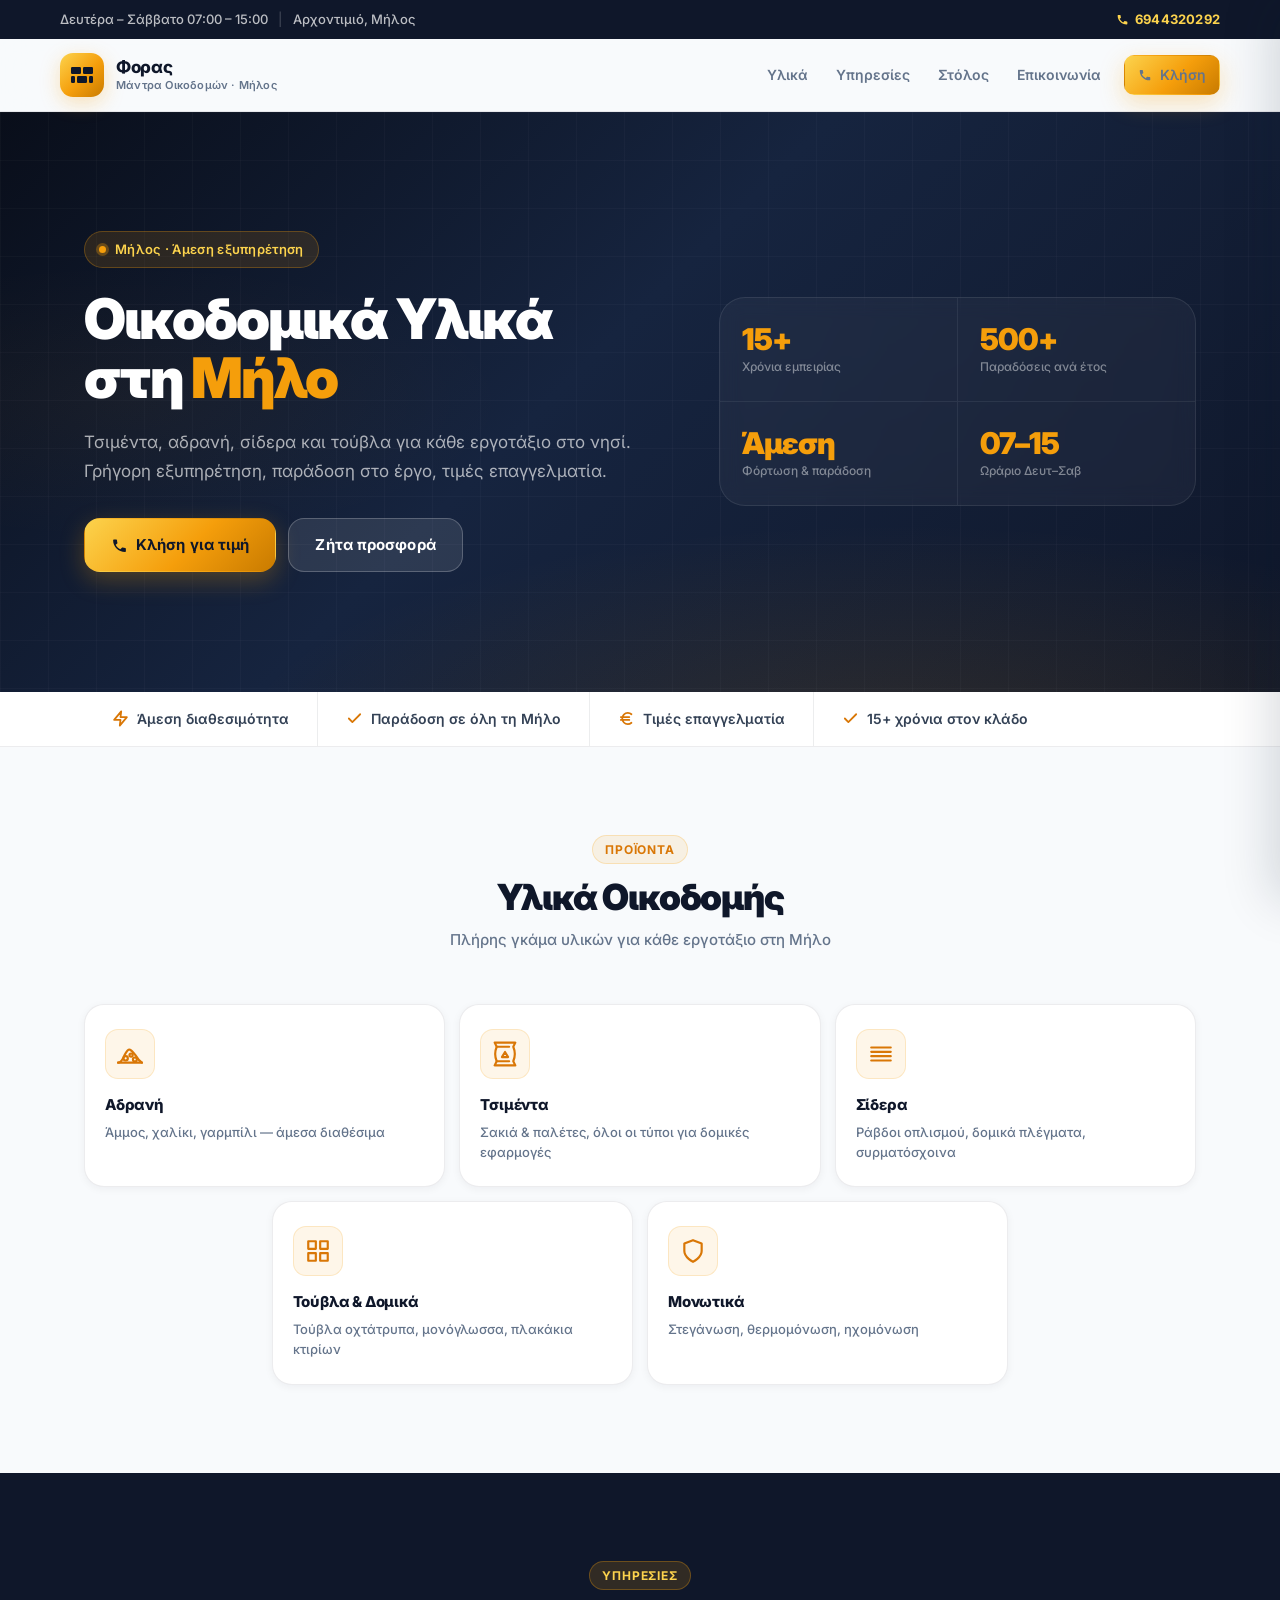
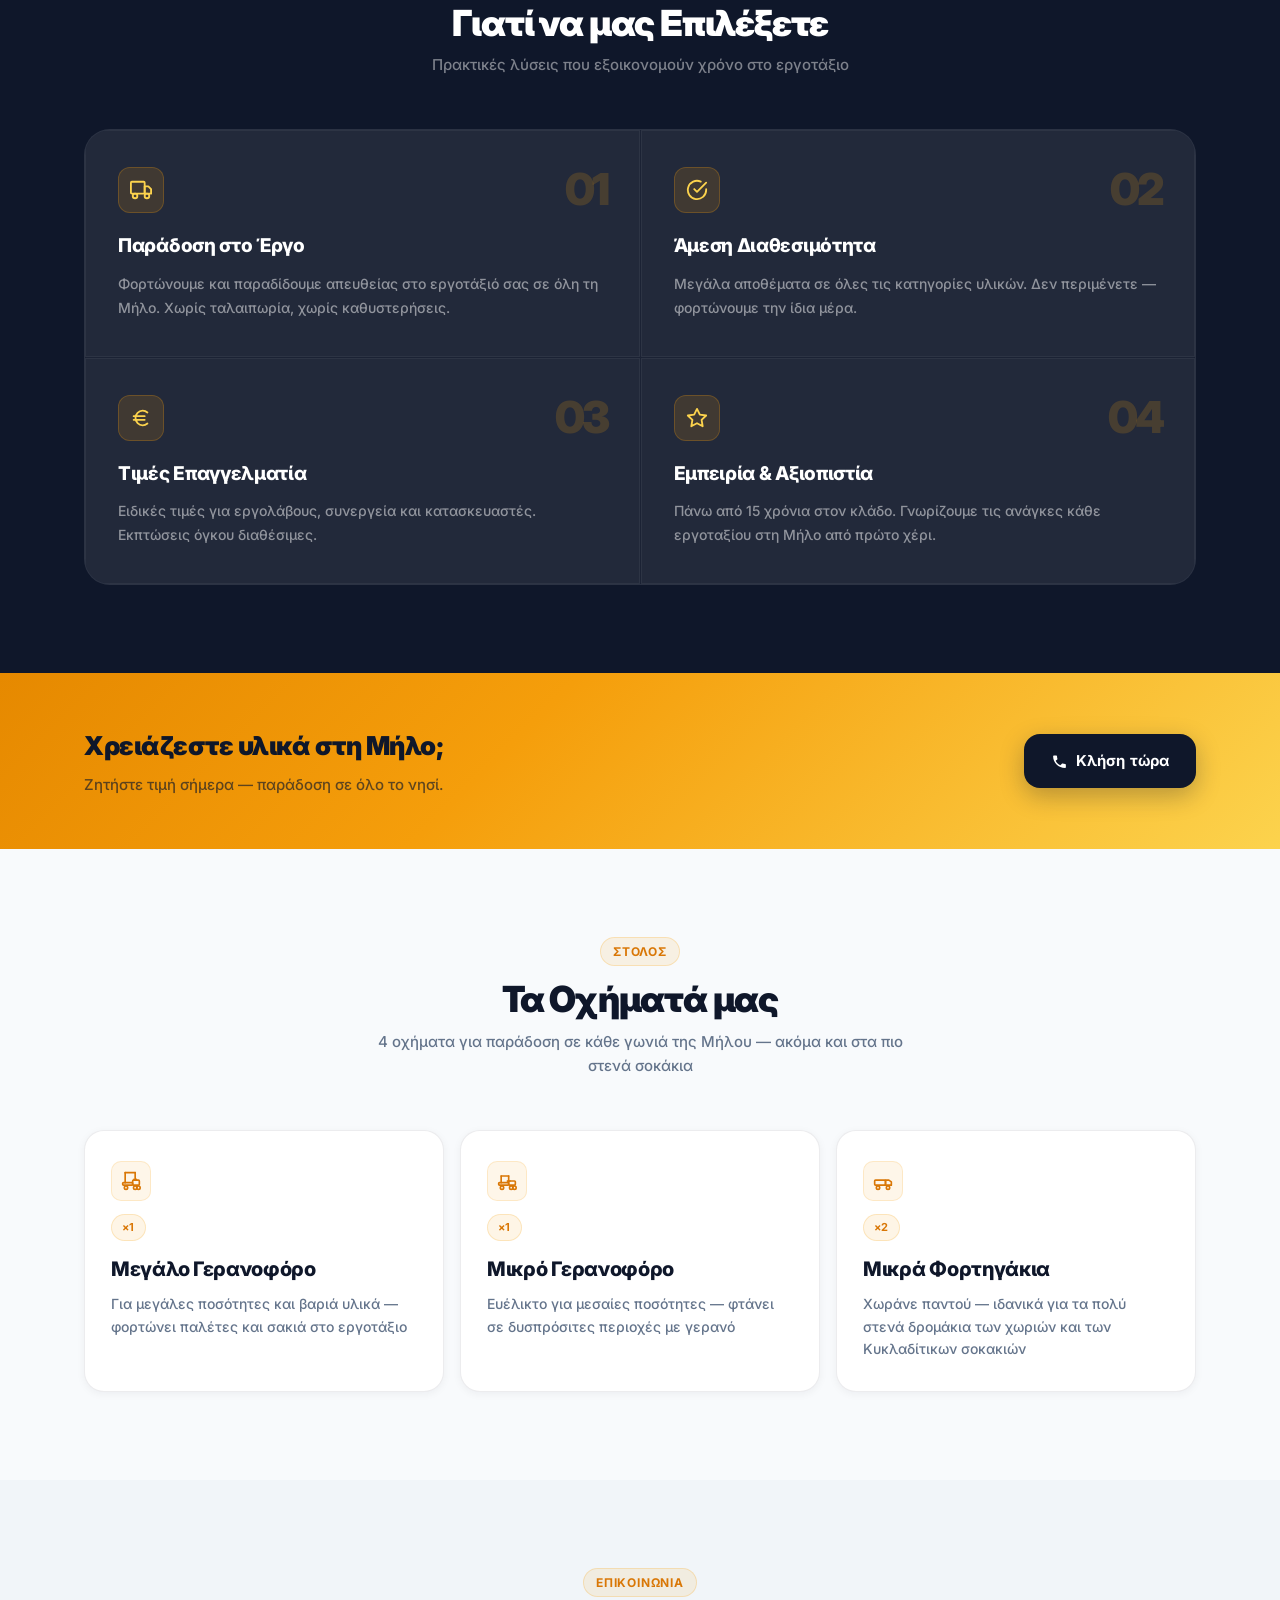
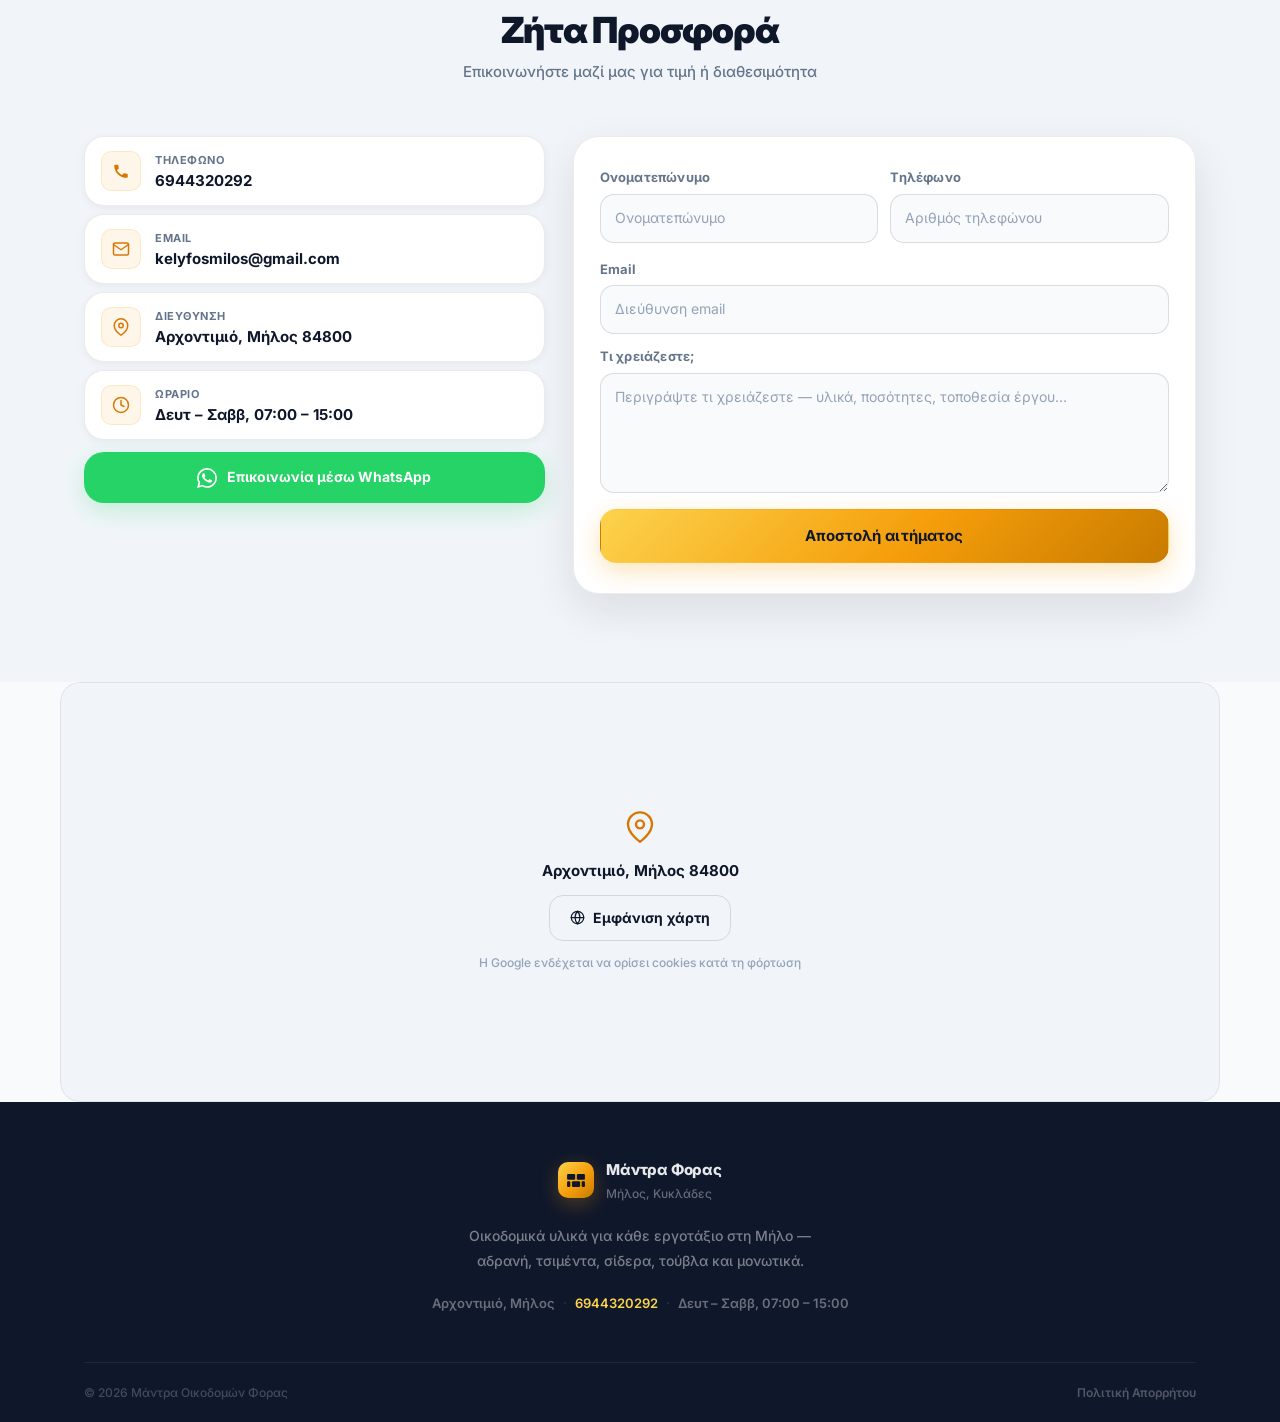
==== commit 4759aa66: "svgs" ====
--- a/index.html
+++ b/index.html
@@ -186,7 +186,7 @@
       <nav class="nav-menu">
         <a href="#products">Υλικά</a>
         <a href="#services">Υπηρεσίες</a>
-        <a href="#areas">Περιοχές</a>
+        <a href="#fleet">Στόλος</a>
         <a href="#contact">Επικοινωνία</a>
         <a class="btn btn-primary nav-cta" href="tel:+306944320292">
           <svg width="14" height="14" viewBox="0 0 24 24" fill="currentColor">
@@ -224,7 +224,7 @@
     <nav>
       <a href="#products" class="mobile-link">Υλικά</a>
       <a href="#services" class="mobile-link">Υπηρεσίες</a>
-      <a href="#areas" class="mobile-link">Περιοχές</a>
+      <a href="#fleet" class="mobile-link">Στόλος</a>
       <a href="#contact" class="mobile-link">Επικοινωνία</a>
     </nav>
     <div class="mobile-menu-footer">
@@ -334,22 +334,25 @@
             <div class="product-icon">
               <svg width="26" height="26" viewBox="0 0 24 24" fill="none" stroke="currentColor" stroke-width="2"
                 stroke-linecap="round" stroke-linejoin="round">
-                <polygon points="12 2 2 7 12 12 22 7 12 2" />
-                <polyline points="2 17 12 22 22 17" />
-                <polyline points="2 12 12 17 22 12" />
+                <path d="M1 20 Q4 20 7 13 Q10 7 12 8 Q14 9 17 13 Q20 18 23 20" />
+                <line x1="1" y1="20" x2="23" y2="20" />
+                <circle cx="8" cy="16" r="2" />
+                <circle cx="13" cy="13" r="1.5" />
+                <circle cx="16.5" cy="17" r="1.8" />
               </svg>
             </div>
             <h3>Αδρανή</h3>
-            <p>Άμμος, χαλίκι, 3Α, γαρμπίλι — άμεσα διαθέσιμα</p>
+            <p>Άμμος, χαλίκι, γαρμπίλι — άμεσα διαθέσιμα</p>
           </div>
           <div class="product-card reveal reveal-d1">
             <div class="product-icon">
               <svg width="26" height="26" viewBox="0 0 24 24" fill="none" stroke="currentColor" stroke-width="2"
                 stroke-linecap="round" stroke-linejoin="round">
-                <path
-                  d="M21 16V8a2 2 0 0 0-1-1.73l-7-4a2 2 0 0 0-2 0l-7 4A2 2 0 0 0 3 8v8a2 2 0 0 0 1 1.73l7 4a2 2 0 0 0 2 0l7-4A2 2 0 0 0 21 16z" />
-                <polyline points="3.27 6.96 12 12.01 20.73 6.96" />
-                <line x1="12" y1="22.08" x2="12" y2="12" />
+                <path class="cls-1"
+                  d="M19.64,5.32,21.55,1.5H2.45L4.36,5.32a17,17,0,0,0,0,13.36L2.45,22.5h19.1l-1.91-3.82A17,17,0,0,0,19.64,5.32Z" />
+                <line class="cls-1" x1="15.82" y1="5.32" x2="4.36" y2="5.32" />
+                <line class="cls-1" x1="15.82" y1="18.68" x2="4.36" y2="18.68" />
+                <polygon class="cls-1" points="12.02 10.09 9.17 14.86 14.86 14.86 12.02 10.09" />
               </svg>
             </div>
             <h3>Τσιμέντα</h3>
@@ -487,13 +490,13 @@
       </div>
     </div>
 
-    <!-- AREAS -->
-    <section id="areas" class="section">
+    <!-- FLEET -->
+    <section id="fleet" class="section">
       <div class="container">
         <div class="section-hd reveal">
-          <div class="tag">Περιοχές</div>
-          <h2>Ολόκληρη η Μήλος</h2>
-          <p class="section-sub">Εξυπηρέτηση σε όλους τους οικισμούς του νησιού</p>
+          <div class="tag">Στόλος</div>
+          <h2>Τα Οχήματά μας</h2>
+          <p class="section-sub">4 οχήματα για παράδοση σε κάθε γωνιά της Μήλου — ακόμα και στα πιο στενά σοκάκια</p>
         </div>
 
         <div class="areas-grid">
@@ -501,38 +504,53 @@
             <div class="area-icon">
               <svg width="20" height="20" viewBox="0 0 24 24" fill="none" stroke="currentColor" stroke-width="2"
                 stroke-linecap="round" stroke-linejoin="round">
-                <path d="M21 10c0 7-9 13-9 13s-9-6-9-13a9 9 0 0 1 18 0z" />
-                <circle cx="12" cy="10" r="3" />
-              </svg>
-            </div>
-            <div class="area-badge">Καθημερινά</div>
-            <h3>Αδάμας</h3>
-            <p>Τακτικά δρομολόγια, παράδοση αυθημερόν στο λιμάνι και γύρω περιοχή</p>
+                <rect x="14" y="11" width="8" height="6" rx="1" />
+                <rect x="2" y="14" width="12" height="3" rx="1" />
+                <line x1="5" y1="14" x2="5" y2="2" />
+                <line x1="5" y1="2" x2="17" y2="2" />
+                <line x1="17" y1="2" x2="17" y2="10" />
+                <path d="M15.5 10 Q17 12 18.5 10" />
+                <circle cx="6" cy="20" r="2" />
+                <circle cx="17" cy="20" r="2" />
+                <circle cx="21" cy="20" r="2" />
+              </svg>
+            </div>
+            <div class="area-badge">×1</div>
+            <h3>Μεγάλο Γερανοφόρο</h3>
+            <p>Για μεγάλες ποσότητες και βαριά υλικά — φορτώνει παλέτες και σακιά στο εργοτάξιο</p>
           </div>
           <div class="area-card reveal reveal-d1">
             <div class="area-icon">
               <svg width="20" height="20" viewBox="0 0 24 24" fill="none" stroke="currentColor" stroke-width="2"
                 stroke-linecap="round" stroke-linejoin="round">
-                <path d="M21 10c0 7-9 13-9 13s-9-6-9-13a9 9 0 0 1 18 0z" />
-                <circle cx="12" cy="10" r="3" />
-              </svg>
-            </div>
-            <div class="area-badge">Τακτικά</div>
-            <h3>Πλάκα & Τρυπητή</h3>
-            <p>Εξυπηρέτηση χώρας και γύρω οικισμών με προγραμματισμένα δρομολόγια</p>
+                <rect x="14" y="12" width="8" height="5" rx="1" />
+                <rect x="2" y="14" width="12" height="3" rx="1" />
+                <line x1="5" y1="14" x2="5" y2="6" />
+                <line x1="5" y1="6" x2="14" y2="6" />
+                <line x1="14" y1="6" x2="14" y2="12" />
+                <path d="M12.5 12 Q14 13.5 15.5 12" />
+                <circle cx="6" cy="20" r="2" />
+                <circle cx="17" cy="20" r="2" />
+                <circle cx="21" cy="20" r="2" />
+              </svg>
+            </div>
+            <div class="area-badge">×1</div>
+            <h3>Μικρό Γερανοφόρο</h3>
+            <p>Ευέλικτο για μεσαίες ποσότητες — φτάνει σε δυσπρόσιτες περιοχές με γερανό</p>
           </div>
           <div class="area-card reveal reveal-d2">
             <div class="area-icon">
               <svg width="20" height="20" viewBox="0 0 24 24" fill="none" stroke="currentColor" stroke-width="2"
                 stroke-linecap="round" stroke-linejoin="round">
-                <circle cx="12" cy="12" r="10" />
-                <line x1="2" y1="12" x2="22" y2="12" />
-                <path d="M12 2a15.3 15.3 0 0 1 4 10 15.3 15.3 0 0 1-4 10 15.3 15.3 0 0 1-4-10 15.3 15.3 0 0 1 4-10z" />
-              </svg>
-            </div>
-            <div class="area-badge">Κατόπιν συνεννόησης</div>
-            <h3>Υπόλοιπο Μήλου</h3>
-            <p>Πολλώνια, Παχαινά, Ζεφυρία και κάθε άλλη τοποθεσία στο νησί</p>
+                <rect x="2" y="11" width="13" height="6" rx="1" />
+                <path d="M15 13 L15 17 L22 17 L22 13 L19 11 L15 11 Z" />
+                <circle cx="6" cy="20" r="2" />
+                <circle cx="18" cy="20" r="2" />
+              </svg>
+            </div>
+            <div class="area-badge">×2</div>
+            <h3>Μικρά Φορτηγάκια</h3>
+            <p>Χωράνε παντού — ιδανικά για τα πολύ στενά δρομάκια των χωριών και των Κυκλαδίτικων σοκακιών</p>
           </div>
         </div>
       </div>
--- a/style.css
+++ b/style.css
@@ -1,41 +1,31 @@
-/* ================================================
-   Μάντρα Οικοδομών Φορας — Professional Theme
-   ================================================ */
-
+/* ---------- Root Variables ---------- */
 :root {
   --bg:      #f8fafc;
   --surface: #ffffff;
   --surface2:#f1f5f9;
-
   --text:  #0f172a;
   --text2: #334155;
   --muted: #64748b;
   --muted2:#94a3b8;
-
   --gold:    #f59e0b;
   --gold-lt: #fcd34d;
   --gold-dk: #d97706;
   --navy:    #0f172a;
   --navy2:   #1e293b;
   --green:   #25d366;
-
   --border:  rgba(15,23,42,.08);
   --border2: rgba(15,23,42,.13);
-
   --sh-xs: 0 2px 8px rgba(15,23,42,.05);
   --sh-sm: 0 8px 20px rgba(15,23,42,.08);
   --sh:    0 16px 44px rgba(15,23,42,.10);
   --sh-lg: 0 32px 80px rgba(15,23,42,.13);
-
   --r:    14px;
   --r-lg: 20px;
   --r-xl: 26px;
   --max:  1160px;
-
   --ease: cubic-bezier(.2,.8,.2,1);
   --t:    180ms;
   --tm:   300ms;
-
   --font: 'Inter', ui-sans-serif, system-ui, -apple-system, sans-serif;
 }
 
@@ -53,7 +43,7 @@
 a { color: inherit; text-decoration: none; }
 img { max-width: 100%; display: block; }
 button { font: inherit; cursor: pointer; border: none; background: none; }
-::selection { background: rgba(245,158,11,.22); }
+::selection { background: rgba(245,158,11,.22); color: black }
 .container { max-width: var(--max); margin: 0 auto; padding: 0 24px; }
 
 /* ---------- Scroll Progress ---------- */
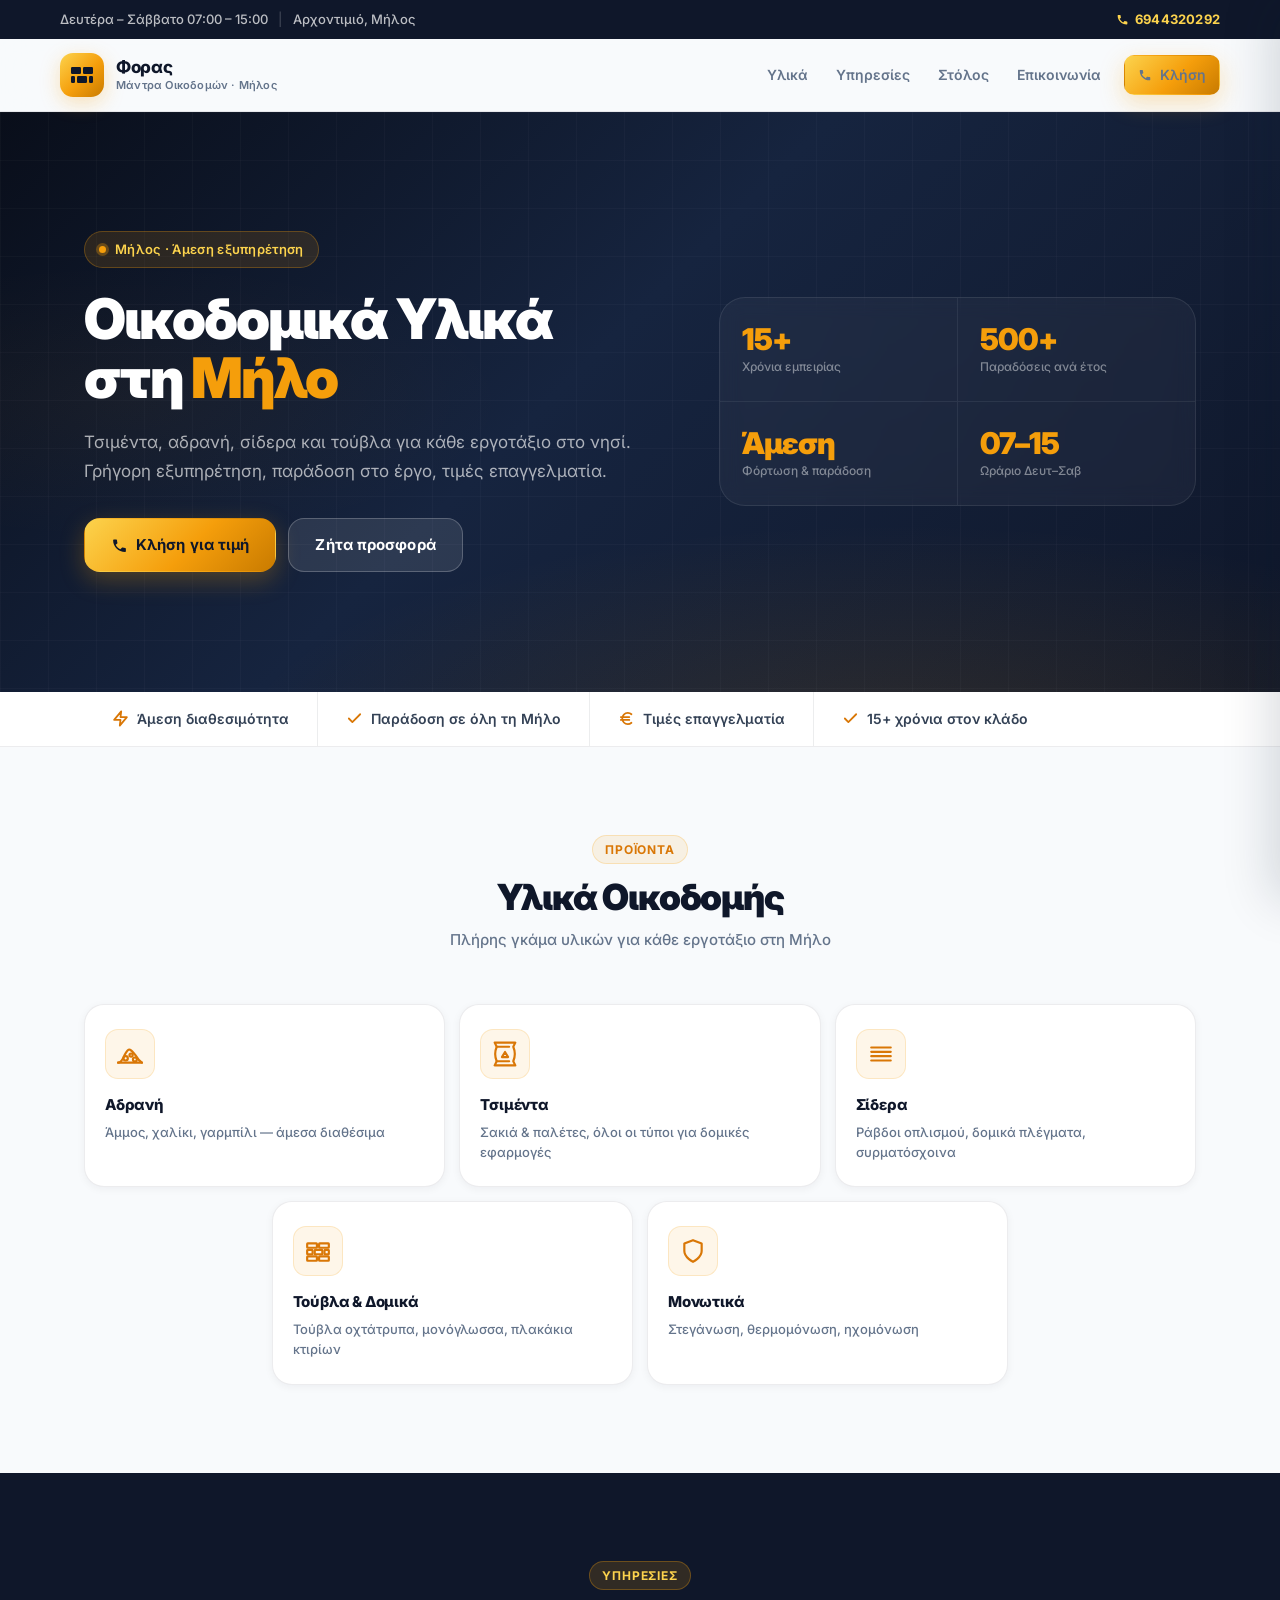
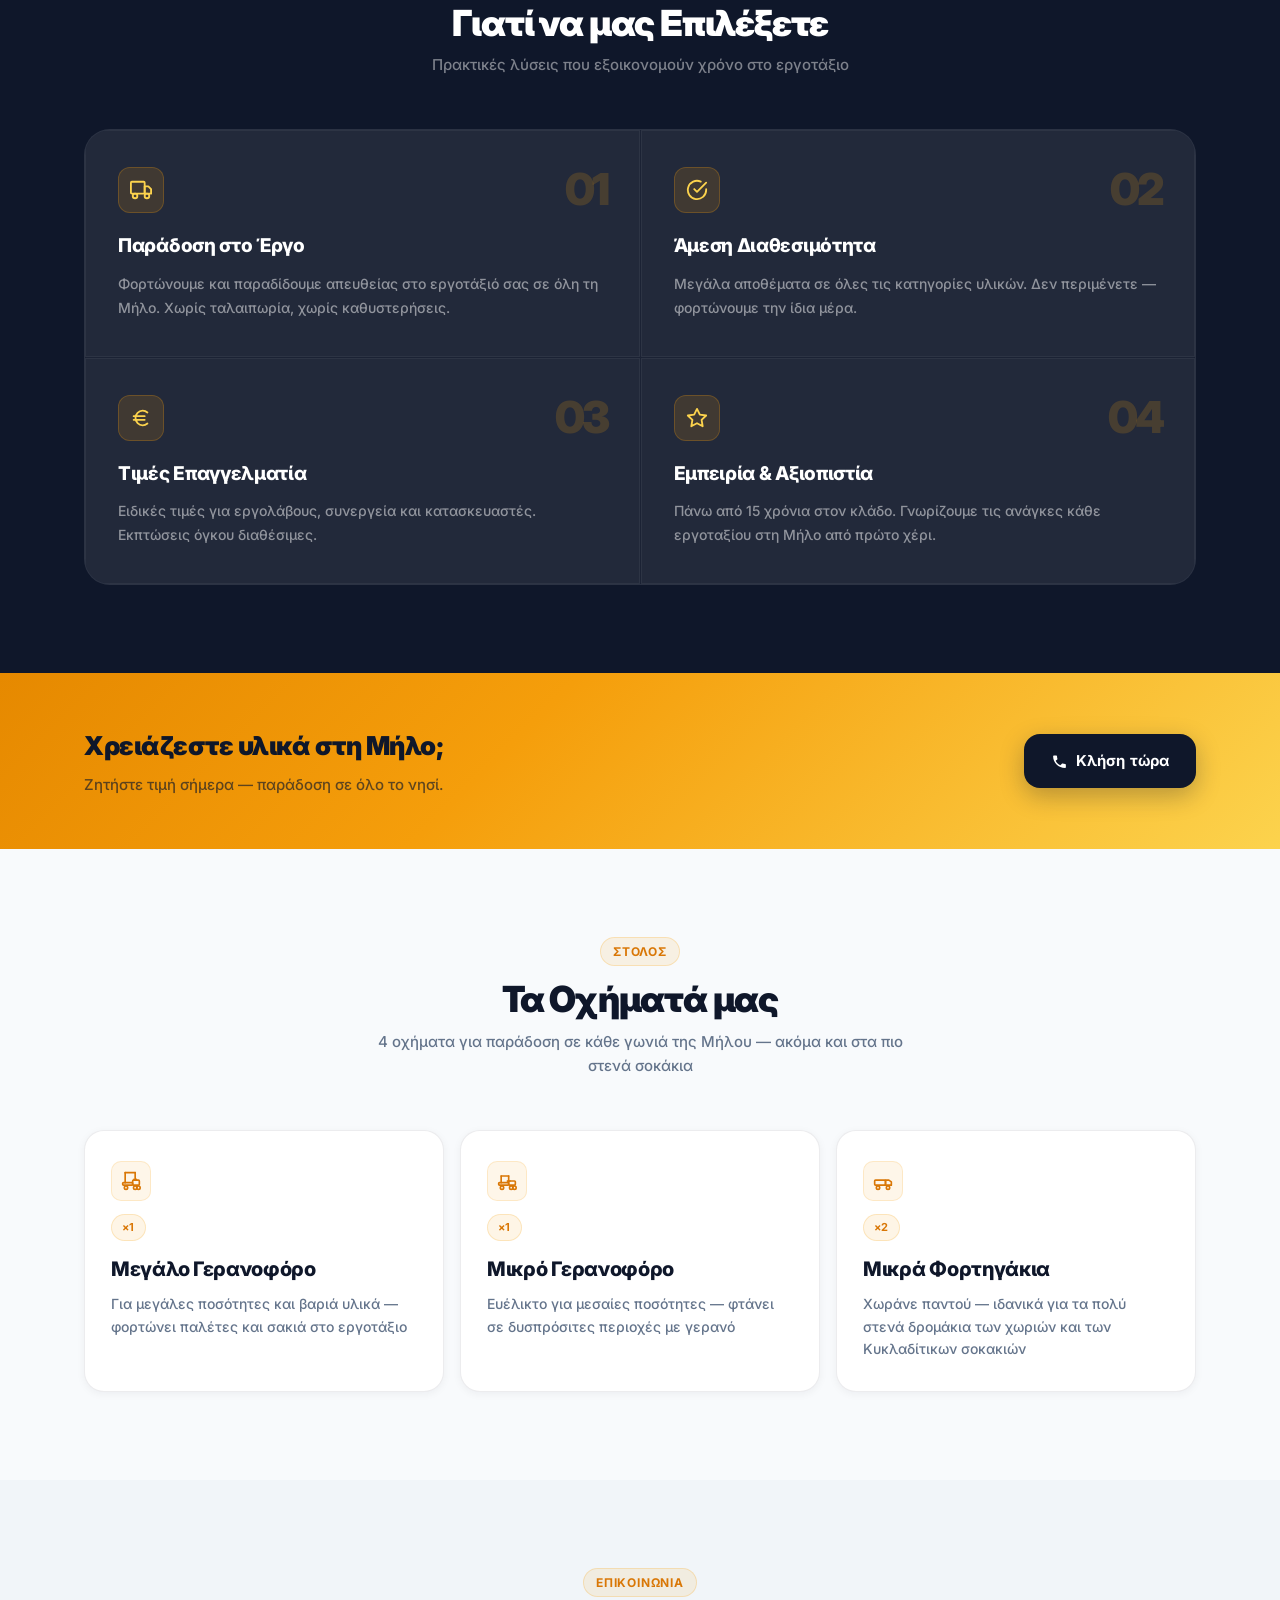
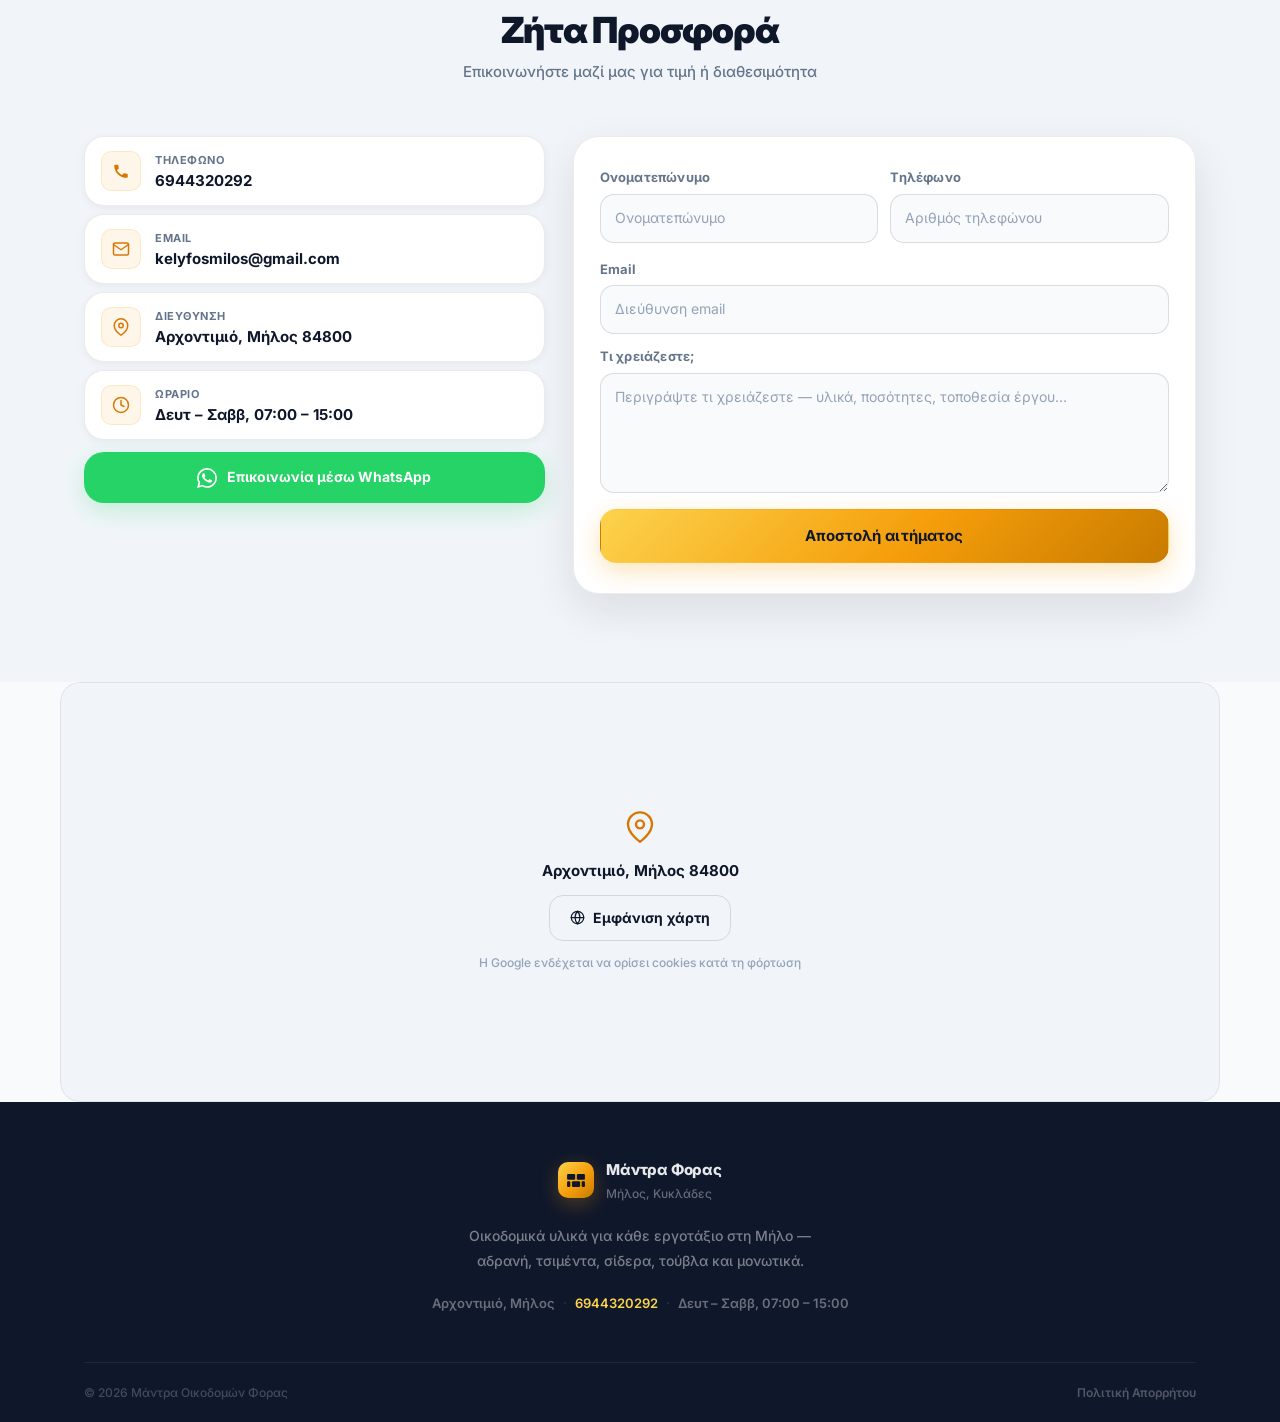
==== commit 8d275762: "SVGs" ====
--- a/index.html
+++ b/index.html
@@ -375,10 +375,13 @@
             <div class="product-icon">
               <svg width="26" height="26" viewBox="0 0 24 24" fill="none" stroke="currentColor" stroke-width="2"
                 stroke-linecap="round" stroke-linejoin="round">
-                <rect x="3" y="3" width="7" height="7" />
-                <rect x="14" y="3" width="7" height="7" />
-                <rect x="14" y="14" width="7" height="7" />
-                <rect x="3" y="14" width="7" height="7" />
+                <rect x="2" y="5" width="9" height="4" rx="0.5" />
+                <rect x="13" y="5" width="9" height="4" rx="0.5" />
+                <rect x="2" y="11" width="5" height="4" rx="0.5" />
+                <rect x="9" y="11" width="7" height="4" rx="0.5" />
+                <rect x="18" y="11" width="4" height="4" rx="0.5" />
+                <rect x="2" y="17" width="9" height="4" rx="0.5" />
+                <rect x="13" y="17" width="9" height="4" rx="0.5" />
               </svg>
             </div>
             <h3>Τούβλα & Δομικά</h3>
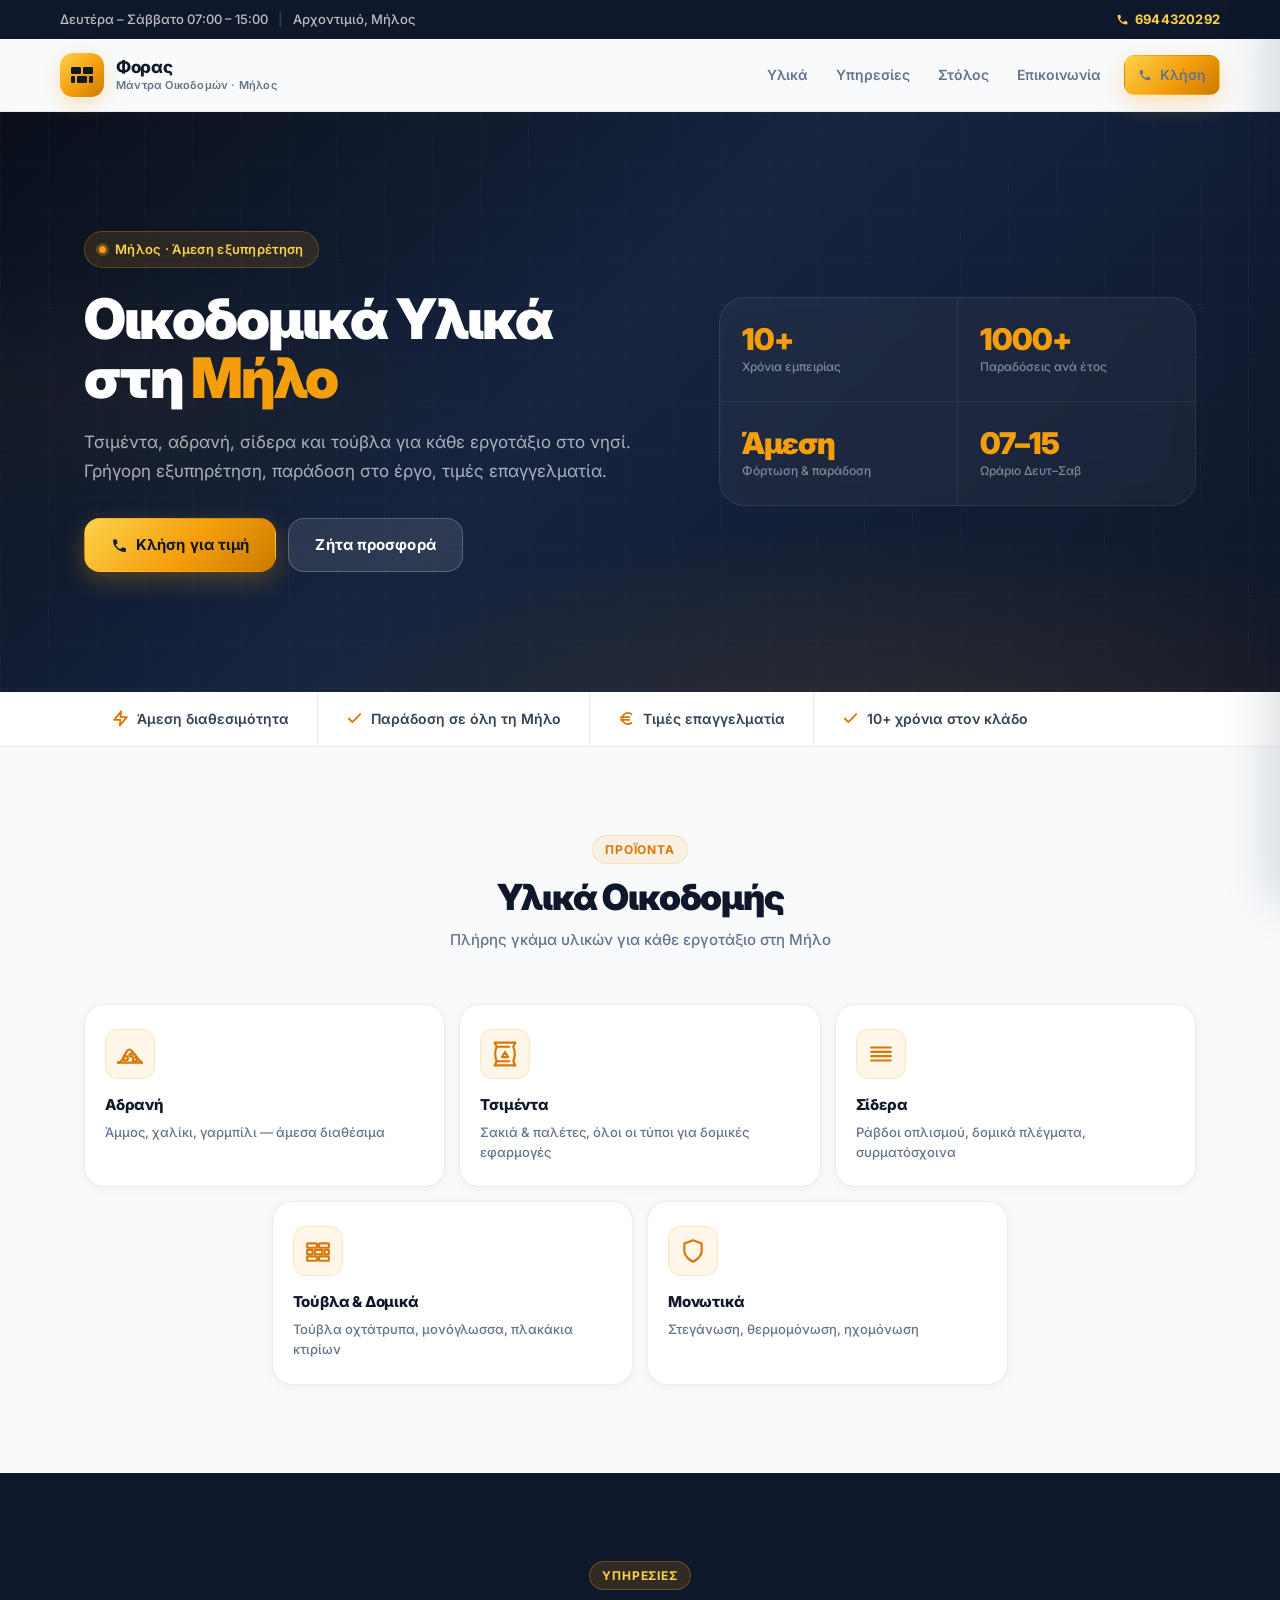
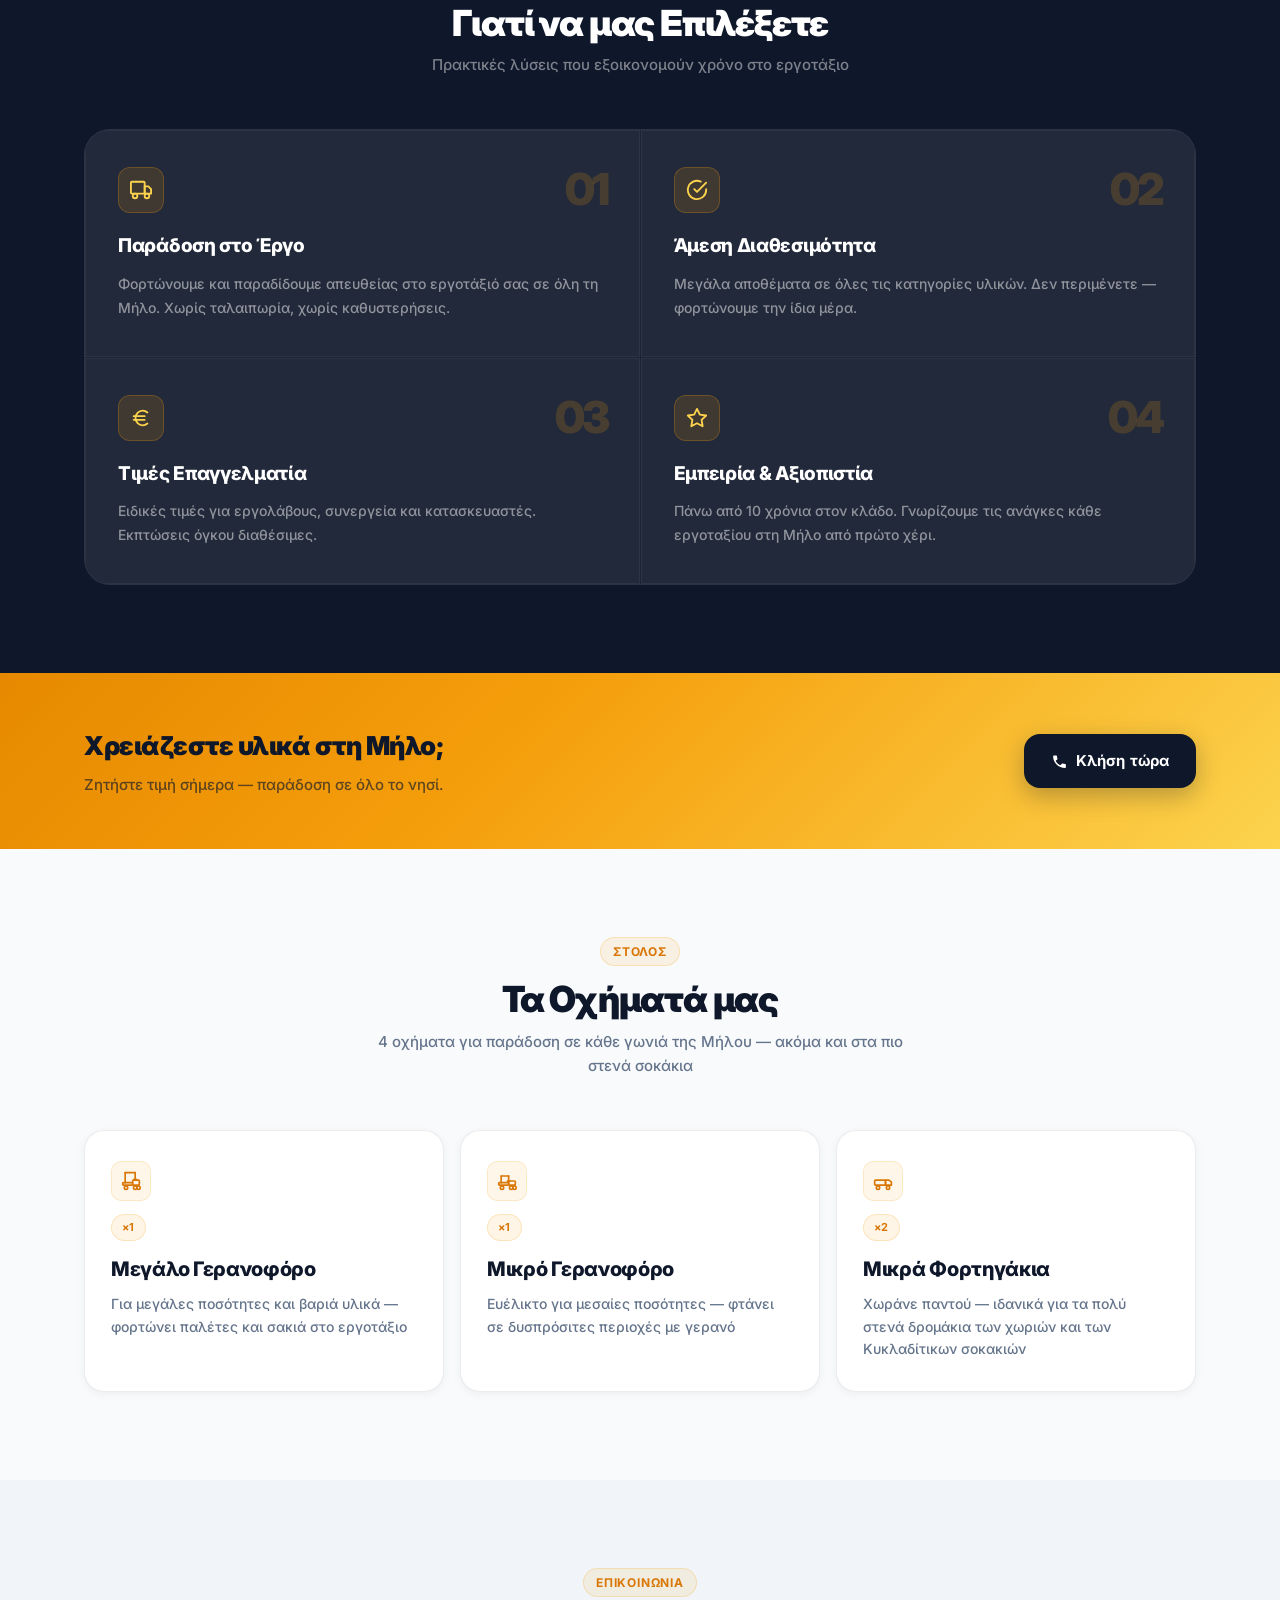
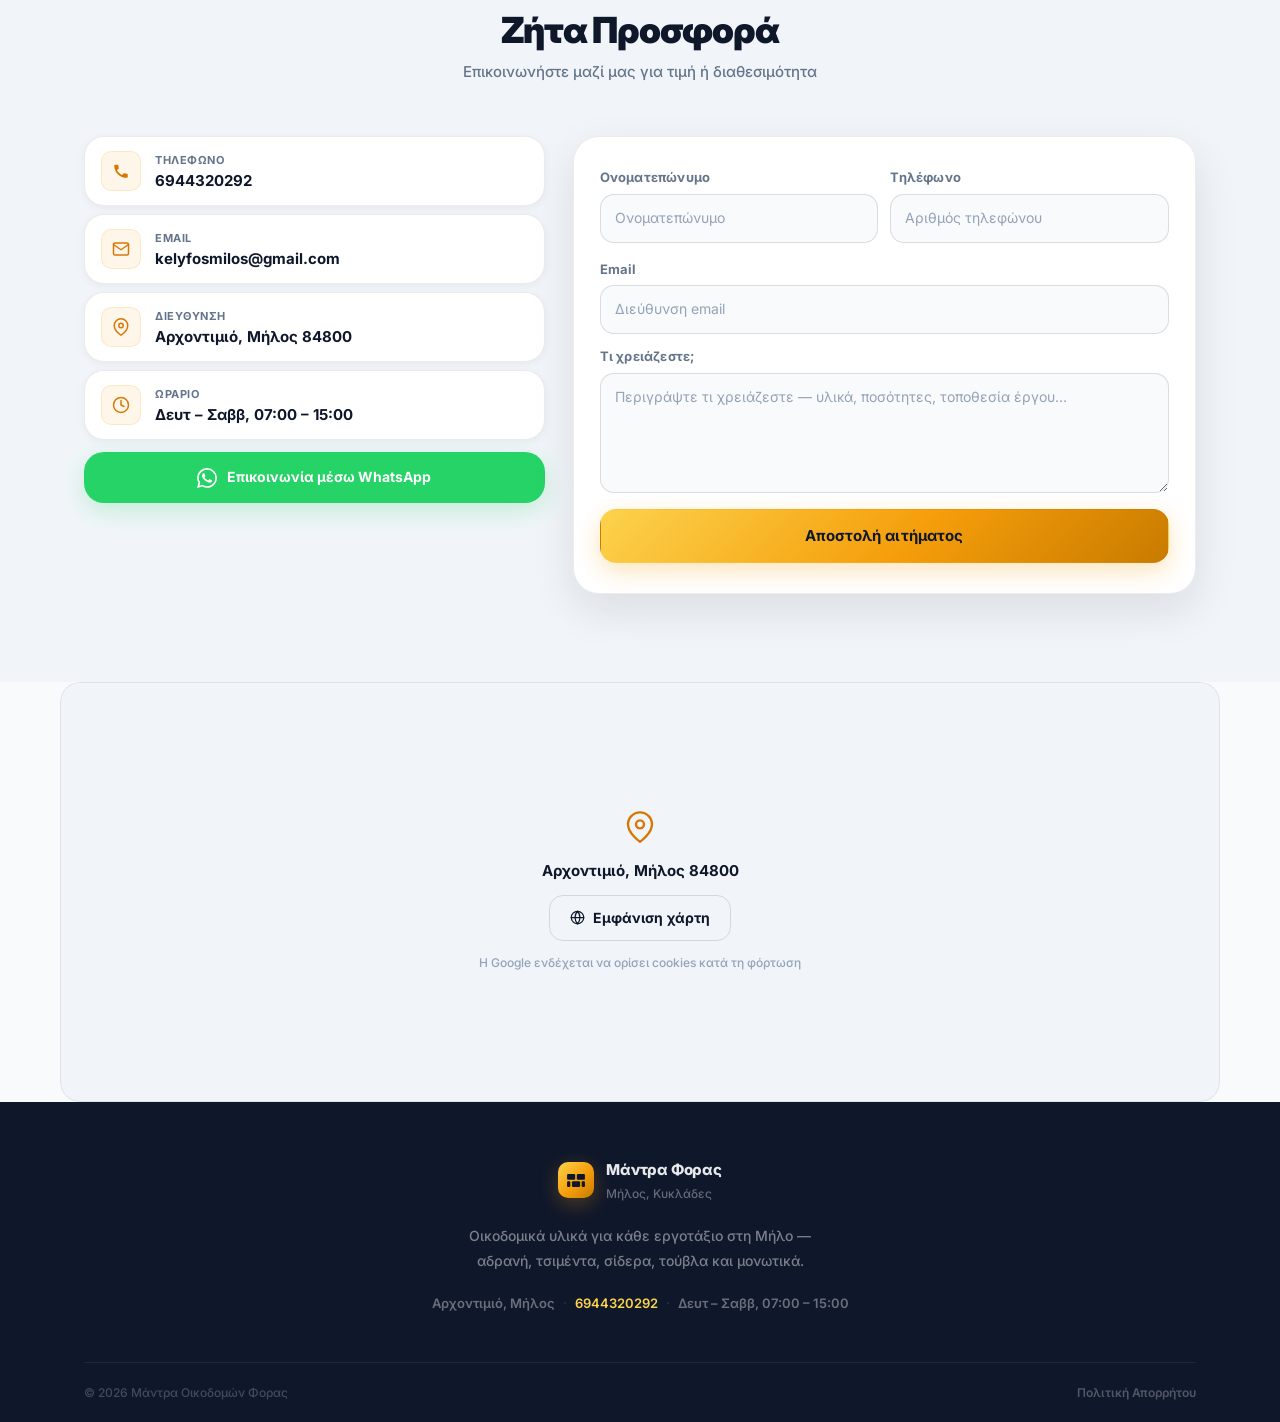
==== commit 74fcb478: "pre seo" ====
--- a/index.html
+++ b/index.html
@@ -2,6 +2,7 @@
 <html lang="el">
 
 <head>
+  <link rel="stylesheet" href="style.css">
   <meta charset="UTF-8">
   <meta name="viewport" content="width=device-width, initial-scale=1.0">
   <title>Μάντρα Οικοδομών Φορας | Οικοδομικά Υλικά Μήλος</title>
@@ -15,7 +16,6 @@
   <link rel="preconnect" href="https://fonts.gstatic.com" crossorigin>
   <link href="https://fonts.googleapis.com/css2?family=Inter:wght@400;500;600;700;800;900&display=swap"
     rel="stylesheet">
-  <link rel="stylesheet" href="style.css">
 
   <script type="application/ld+json">
   {
@@ -23,7 +23,7 @@
     "@type": ["LocalBusiness", "HomeAndConstructionBusiness"],
     "name": "Μάντρα Οικοδομών Φορας",
     "alternateName": ["Φορας Μήλος", "Μάντρα Φορας", "Foras Building Materials Milos"],
-    "description": "Μάντρα οικοδομικών υλικών στη Μήλο. Τσιμέντα, αδρανή, σίδερα, τούβλα και μονωτικά. Άμεση φόρτωση και παράδοση σε όλο το νησί. Πάνω από 15 χρόνια εμπειρίας στα οικοδομικά υλικά Μήλου.",
+    "description": "Μάντρα οικοδομικών υλικών στη Μήλο. Τσιμέντα, αδρανή, σίδερα, τούβλα και μονωτικά. Άμεση φόρτωση και παράδοση σε όλο το νησί. Πάνω από 10 χρόνια εμπειρίας στα οικοδομικά υλικά Μήλου.",
     "telephone": "+306944320292",
     "email": "kelyfosmilos@gmail.com",
     "address": {
@@ -265,11 +265,11 @@
         <div class="hero-right reveal reveal-delay">
           <div class="stats-card">
             <div class="stat-cell">
-              <span class="stat-num" data-count="15" data-suffix="+">15+</span>
+              <span class="stat-num" data-count="10" data-suffix="+">10+</span>
               <span class="stat-lbl">Χρόνια εμπειρίας</span>
             </div>
             <div class="stat-cell">
-              <span class="stat-num" data-count="500" data-suffix="+">500+</span>
+              <span class="stat-num" data-count="1000" data-suffix="+">1000+</span>
               <span class="stat-lbl">Παραδόσεις ανά έτος</span>
             </div>
             <div class="stat-cell">
@@ -315,7 +315,7 @@
             stroke-linecap="round" stroke-linejoin="round">
             <polyline points="20 6 9 17 4 12" />
           </svg>
-          15+ χρόνια στον κλάδο
+          10+ χρόνια στον κλάδο
         </div>
       </div>
     </div>
@@ -468,7 +468,7 @@
               <span class="svc-num">04</span>
             </div>
             <h3>Εμπειρία & Αξιοπιστία</h3>
-            <p>Πάνω από 15 χρόνια στον κλάδο. Γνωρίζουμε τις ανάγκες κάθε εργοταξίου στη Μήλο από πρώτο χέρι.</p>
+            <p>Πάνω από 10 χρόνια στον κλάδο. Γνωρίζουμε τις ανάγκες κάθε εργοταξίου στη Μήλο από πρώτο χέρι.</p>
           </div>
         </div>
       </div>
@@ -748,7 +748,7 @@
     document.getElementById('y').textContent = new Date().getFullYear();
     document.getElementById('map-ph').addEventListener('click', () => {
       document.getElementById('map-lazy').innerHTML =
-        '<iframe src="https://www.google.com/maps/embed?pb=!1m18!1m12!1m3!1d36181.06823630133!2d24.467085099999125!3d36.7229253836027!2m3!1f0!2f0!3f0!3m2!1i1024!2i768!4f13.1!3m3!1m2!1s0x1498dfff2c572487%3A0x755e747640fab99!2zzpLOl86nzp_OoyDOmc6pzpHOnc6dzpfOoyAmIM6jzpnOkSDOny7OlSAtIM6Uzp_OnM6ZzprOkSDOpc6bzpnOms6RIM6czpfOm86fzqM!5e0!3m2!1sel!2sgr!4v1781211659114!5m2!1sel!2sgr" width="100%" height="100%" style="border:0;display:block;" allowfullscreen loading="lazy" referrerpolicy="no-referrer-when-downgrade"></iframe>';
+        '<iframe src="https://www.google.com/maps/embed?pb=!1m18!1m12!1m3!1d18087.58787489931!2d24.47401814273311!3d36.73543193856093!2m3!1f0!2f0!3f0!3m2!1i1024!2i768!4f13.1!3m3!1m2!1s0x1498dfff2c572487%3A0x755e747640fab99!2zzpLOl86nzp_OoyDOmc6pzpHOnc6dzpfOoyAmIM6jzpnOkSDOny7OlSAtIM6Uzp_OnM6ZzprOkSDOpc6bzpnOms6RIM6czpfOm86fzqM!5e0!3m2!1sel!2sgr!4v1781561354251!5m2!1sel!2sgr" width="100%" height="100%" style="border:0;display:block;" allowfullscreen loading="lazy" referrerpolicy="no-referrer-when-downgrade"></iframe>';
     });
     const hamburger = document.getElementById('hamburger');
     const mobileMenu = document.getElementById('mobile-menu');
--- a/style.css
+++ b/style.css
@@ -43,7 +43,7 @@
 a { color: inherit; text-decoration: none; }
 img { max-width: 100%; display: block; }
 button { font: inherit; cursor: pointer; border: none; background: none; }
-::selection { background: rgba(245,158,11,.22); color: black }
+::selection { background: rgba(245,158,11,.22); color: var(--muted); }
 .container { max-width: var(--max); margin: 0 auto; padding: 0 24px; }
 
 /* ---------- Scroll Progress ---------- */
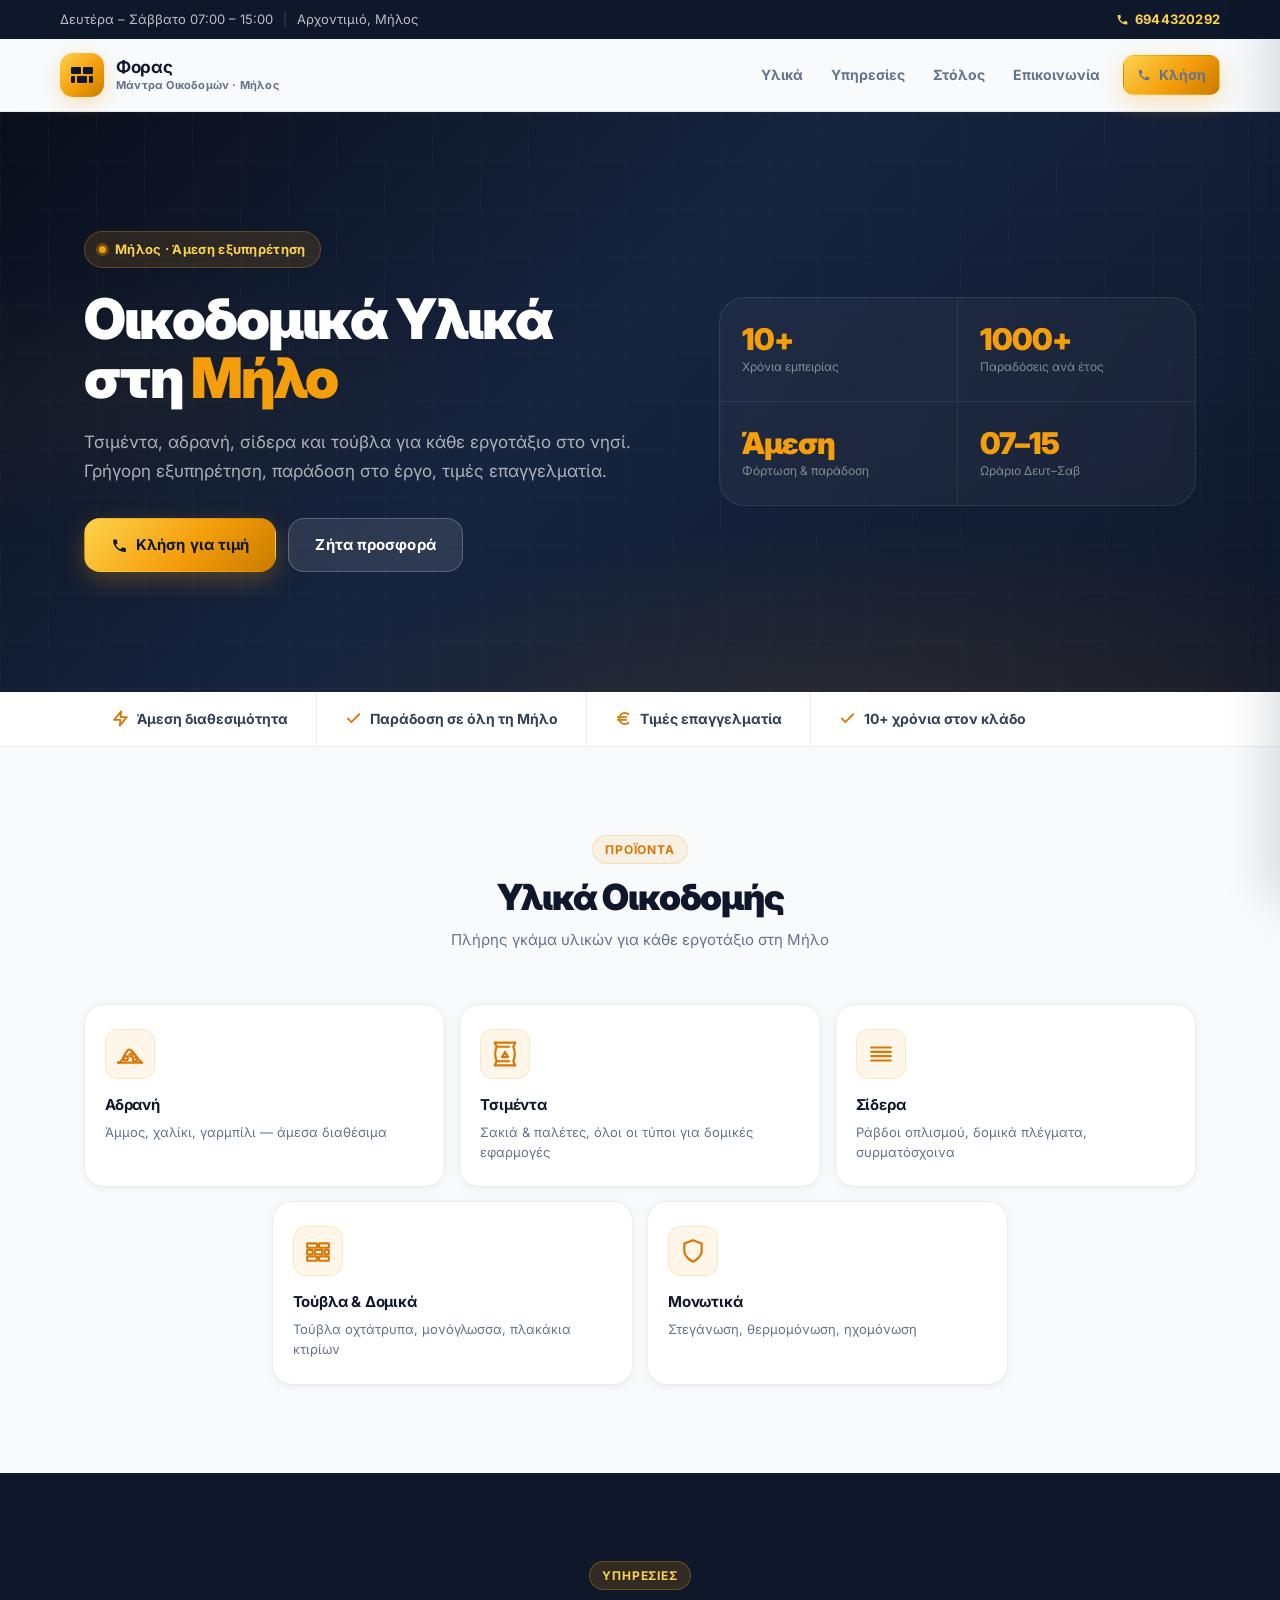
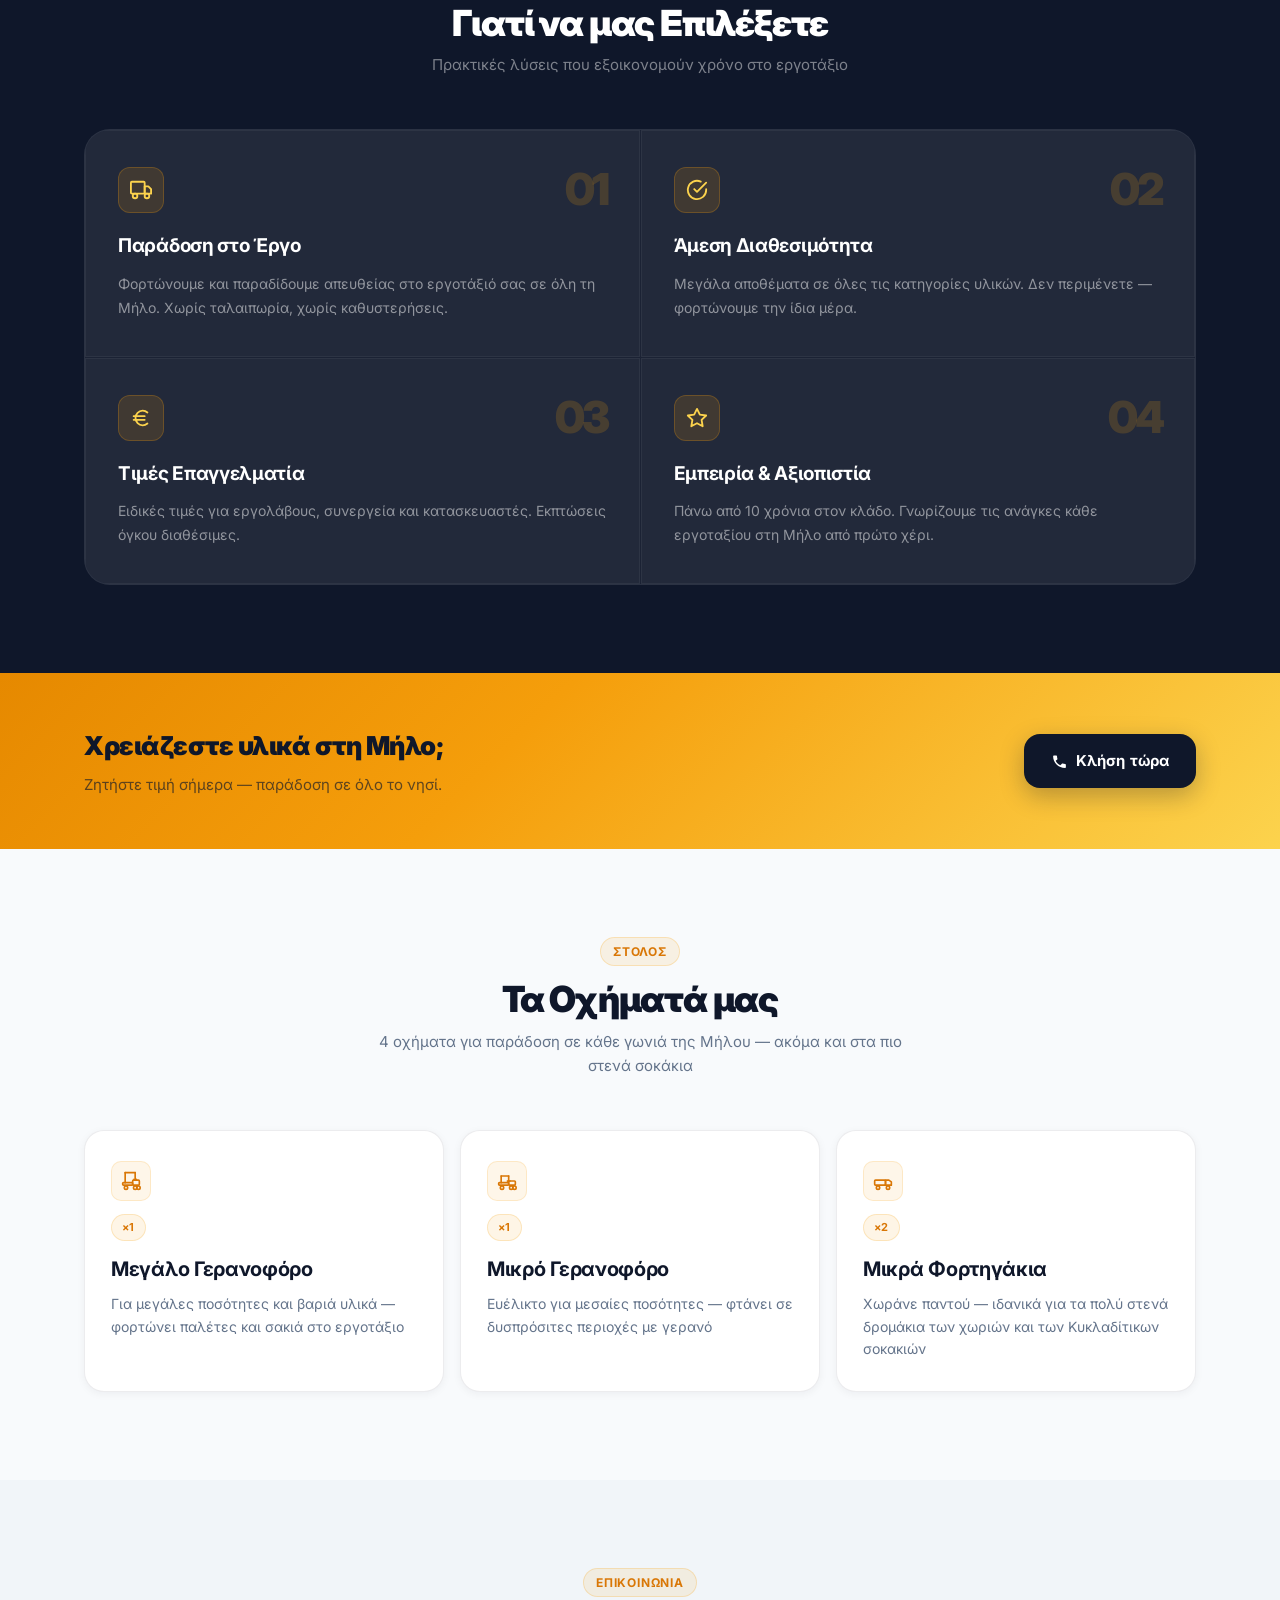
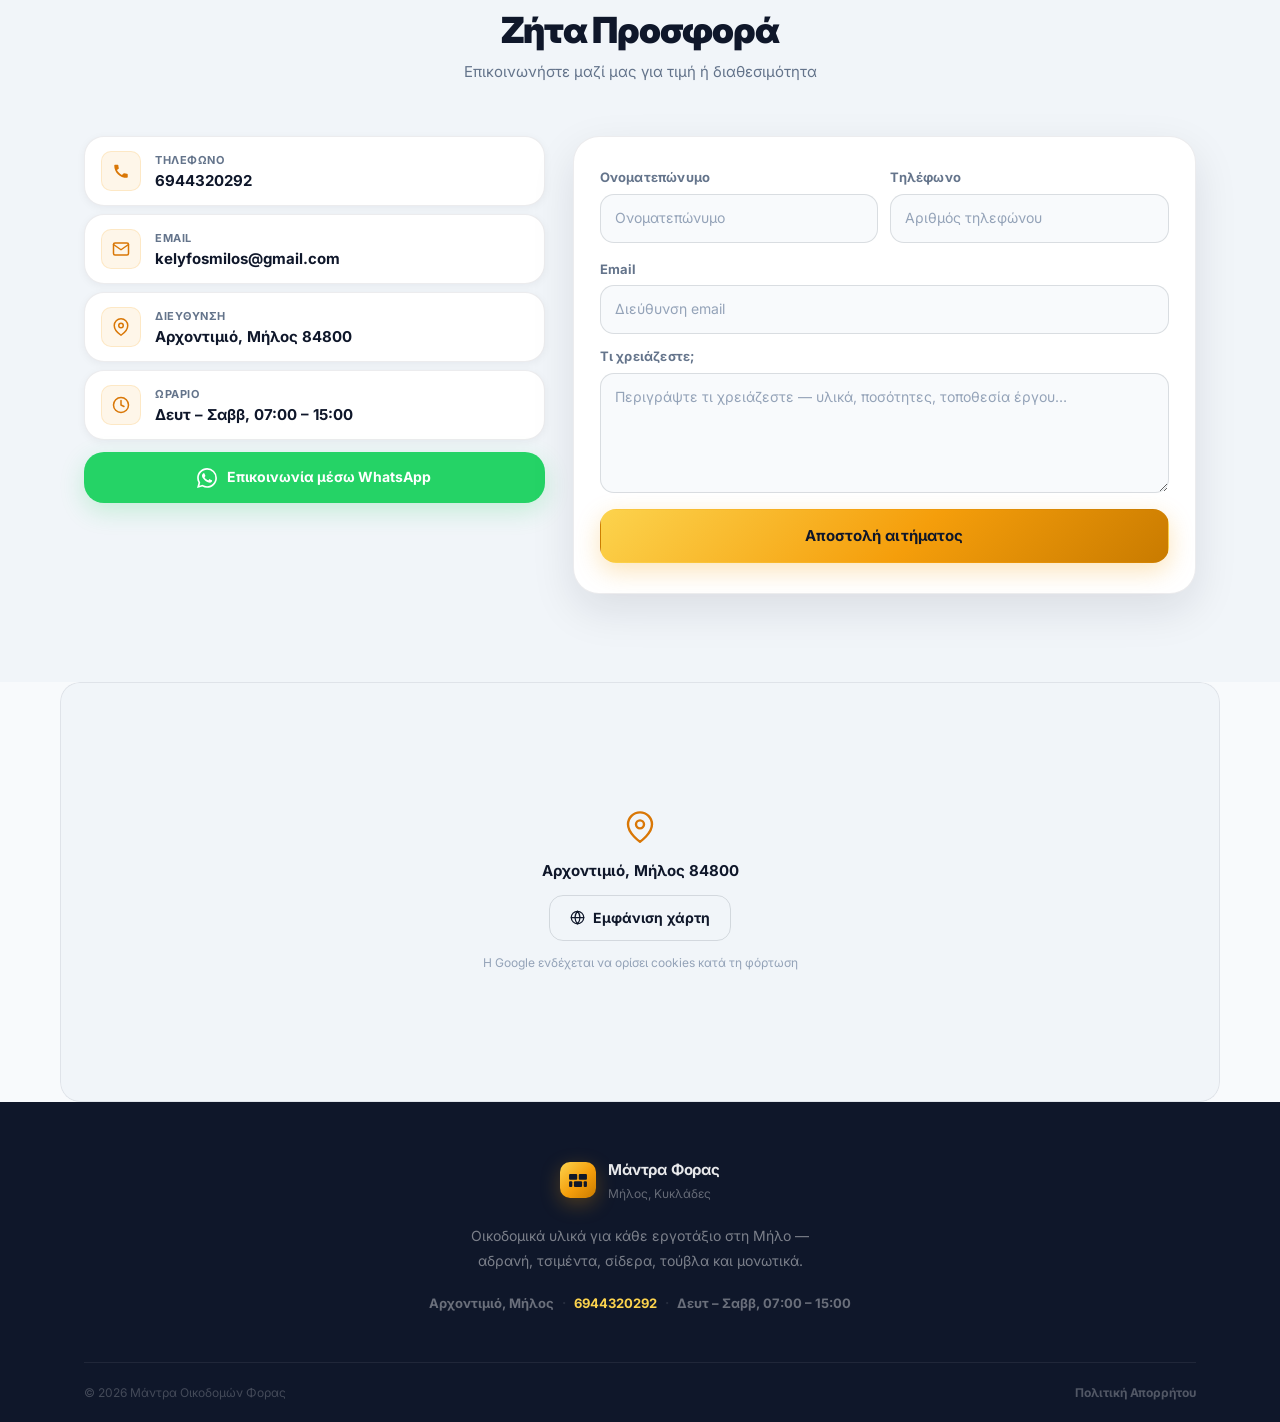
==== commit 4e371ed9: "weights" ====
--- a/index.html
+++ b/index.html
@@ -12,131 +12,204 @@
   <meta property="og:title" content="Μάντρα Οικοδομών Φορας — Μήλος">
   <meta property="og:description" content="Οικοδομικά υλικά • Αδρανή • Παράδοση στο έργο • Μήλος">
   <meta property="og:type" content="website">
+  <meta property="og:locale" content="el_GR">
+  <meta property="og:site_name" content="Μάντρα Οικοδομών Φορας — Μήλος">
+  <!-- Προσθέστε og:image & og:url όταν έχετε domain: -->
+  <!-- <meta property="og:image" content="https://yourdomain.gr/og-image.jpg"> -->
+  <!-- <meta property="og:url" content="https://yourdomain.gr/"> -->
+  <!-- <link rel="canonical" href="https://yourdomain.gr/"> -->
+  <meta name="robots" content="index, follow">
+  <meta name="twitter:card" content="summary_large_image">
+  <meta name="twitter:title" content="Μάντρα Οικοδομών Φορας — Οικοδομικά Υλικά Μήλος">
+  <meta name="twitter:description" content="Μάντρα οικοδομών Φορας στη Μήλο: τσιμέντα, αδρανή, σίδερα, τούβλα, μονωτικά. Άμεση φόρτωση & παράδοση σε όλο το νησί.">
   <link rel="preconnect" href="https://fonts.googleapis.com">
   <link rel="preconnect" href="https://fonts.gstatic.com" crossorigin>
-  <link href="https://fonts.googleapis.com/css2?family=Inter:wght@400;500;600;700;800;900&display=swap"
+  <link href="https://fonts.googleapis.com/css2?family=Inter:wght@400;700;900&display=swap"
     rel="stylesheet">
 
   <script type="application/ld+json">
   {
     "@context": "https://schema.org",
-    "@type": ["LocalBusiness", "HomeAndConstructionBusiness"],
-    "name": "Μάντρα Οικοδομών Φορας",
-    "alternateName": ["Φορας Μήλος", "Μάντρα Φορας", "Foras Building Materials Milos"],
-    "description": "Μάντρα οικοδομικών υλικών στη Μήλο. Τσιμέντα, αδρανή, σίδερα, τούβλα και μονωτικά. Άμεση φόρτωση και παράδοση σε όλο το νησί. Πάνω από 10 χρόνια εμπειρίας στα οικοδομικά υλικά Μήλου.",
-    "telephone": "+306944320292",
-    "email": "kelyfosmilos@gmail.com",
-    "address": {
-      "@type": "PostalAddress",
-      "streetAddress": "Αρχοντιμιό",
-      "addressLocality": "Αρχοντιμιό",
-      "addressRegion": "Μήλος",
-      "postalCode": "84800",
-      "addressCountry": "GR"
-    },
-    "geo": {
-      "@type": "GeoCoordinates",
-      "latitude": 36.7229,
-      "longitude": 24.4671
-    },
-    "hasMap": "https://www.google.com/maps?q=36.7229,24.4671",
-    "openingHoursSpecification": {
-      "@type": "OpeningHoursSpecification",
-      "dayOfWeek": [
-        "https://schema.org/Monday",
-        "https://schema.org/Tuesday",
-        "https://schema.org/Wednesday",
-        "https://schema.org/Thursday",
-        "https://schema.org/Friday",
-        "https://schema.org/Saturday"
-      ],
-      "opens": "07:00",
-      "closes": "15:00"
-    },
-    "priceRange": "€€",
-    "currenciesAccepted": "EUR",
-    "paymentAccepted": "Cash, Bank Transfer",
-    "areaServed": [
-      { "@type": "Place", "name": "Αδάμας" },
-      { "@type": "Place", "name": "Πλάκα" },
-      { "@type": "Place", "name": "Τρυπητή" },
-      { "@type": "Place", "name": "Πολλώνια" },
-      { "@type": "Place", "name": "Παχαινά" },
-      { "@type": "Place", "name": "Ζεφυρία" },
-      { "@type": "Place", "name": "Μήλος", "sameAs": "https://www.wikidata.org/wiki/Q185096" }
-    ],
-    "hasOfferCatalog": {
-      "@type": "OfferCatalog",
-      "name": "Οικοδομικά Υλικά Μήλου",
-      "itemListElement": [
-        {
-          "@type": "Offer",
-          "itemOffered": {
-            "@type": "Product",
-            "name": "Αδρανή Υλικά",
-            "description": "Άμμος, χαλίκι, 3Α, γαρμπίλι — άμεσα διαθέσιμα για κάθε εργοτάξιο στη Μήλο"
+    "@graph": [
+      {
+        "@type": ["LocalBusiness", "HomeAndConstructionBusiness"],
+        "@id": "#business",
+        "name": "Μάντρα Οικοδομών Φόρας",
+        "legalName": "Βήχος Ιωάννης και Σία ΟΕ",
+        "alternateName": [
+          "Η Μάντρα του Φόρα",
+          "Μάντρα Φόρας",
+          "Φόρας Μήλος",
+          "Βήχος Ιωάννης Μήλος",
+          "Foras Building Materials Milos"
+        ],
+        "foundingDate": "2012",
+        "numberOfEmployees": {
+          "@type": "QuantitativeValue",
+          "minValue": 1,
+          "maxValue": 3
+        },
+        "description": "Μάντρα οικοδομικών υλικών στη Μήλο. Τσιμέντα, αδρανή, σίδερα, τούβλα και μονωτικά. Άμεση φόρτωση και παράδοση σε όλο το νησί. Πάνω από 10 χρόνια εμπειρίας στα οικοδομικά υλικά Μήλου.",
+        "telephone": "+306944320292",
+        "email": "kelyfosmilos@gmail.com",
+        "address": {
+          "@type": "PostalAddress",
+          "streetAddress": "Αρχοντιμιό",
+          "addressLocality": "Αρχοντιμιό",
+          "addressRegion": "Μήλος",
+          "postalCode": "84800",
+          "addressCountry": "GR"
+        },
+        "geo": {
+          "@type": "GeoCoordinates",
+          "latitude": 36.7229,
+          "longitude": 24.4671
+        },
+        "hasMap": "https://www.google.com/maps?q=36.7229,24.4671",
+        "openingHoursSpecification": {
+          "@type": "OpeningHoursSpecification",
+          "dayOfWeek": [
+            "https://schema.org/Monday",
+            "https://schema.org/Tuesday",
+            "https://schema.org/Wednesday",
+            "https://schema.org/Thursday",
+            "https://schema.org/Friday",
+            "https://schema.org/Saturday"
+          ],
+          "opens": "07:00",
+          "closes": "15:00"
+        },
+        "priceRange": "€€",
+        "currenciesAccepted": "EUR",
+        "paymentAccepted": "Cash, Bank Transfer",
+        "areaServed": [
+          { "@type": "Place", "name": "Αδάμας" },
+          { "@type": "Place", "name": "Πλάκα" },
+          { "@type": "Place", "name": "Τρυπητή" },
+          { "@type": "Place", "name": "Πολλώνια" },
+          { "@type": "Place", "name": "Παχαινά" },
+          { "@type": "Place", "name": "Ζεφυρία" },
+          { "@type": "Place", "name": "Μήλος", "sameAs": "https://www.wikidata.org/wiki/Q185096" }
+        ],
+        "hasOfferCatalog": {
+          "@type": "OfferCatalog",
+          "name": "Οικοδομικά Υλικά Μήλου",
+          "itemListElement": [
+            {
+              "@type": "Offer",
+              "itemOffered": {
+                "@type": "Product",
+                "name": "Αδρανή Υλικά",
+                "description": "Άμμος, χαλίκι, 3Α, γαρμπίλι — άμεσα διαθέσιμα για κάθε εργοτάξιο στη Μήλο"
+              }
+            },
+            {
+              "@type": "Offer",
+              "itemOffered": {
+                "@type": "Product",
+                "name": "Τσιμέντα",
+                "description": "Σακιά και παλέτες, όλοι οι τύποι τσιμέντου για δομικές εφαρμογές"
+              }
+            },
+            {
+              "@type": "Offer",
+              "itemOffered": {
+                "@type": "Product",
+                "name": "Σίδερα Οπλισμού",
+                "description": "Ράβδοι οπλισμού, δομικά πλέγματα, συρματόσχοινα"
+              }
+            },
+            {
+              "@type": "Offer",
+              "itemOffered": {
+                "@type": "Product",
+                "name": "Τούβλα & Δομικά Στοιχεία",
+                "description": "Τούβλα οχτάτρυπα, μονόγλωσσα, πλακάκια κτιρίων"
+              }
+            },
+            {
+              "@type": "Offer",
+              "itemOffered": {
+                "@type": "Product",
+                "name": "Μονωτικά Υλικά",
+                "description": "Υλικά στεγάνωσης, θερμομόνωσης και ηχομόνωσης"
+              }
+            },
+            {
+              "@type": "Offer",
+              "itemOffered": {
+                "@type": "Service",
+                "name": "Παράδοση στο Εργοτάξιο",
+                "description": "Άμεση φόρτωση και παράδοση οικοδομικών υλικών σε όλους τους οικισμούς της Μήλου"
+              }
+            }
+          ]
+        },
+        "contactPoint": {
+          "@type": "ContactPoint",
+          "telephone": "+306944320292",
+          "email": "kelyfosmilos@gmail.com",
+          "contactType": "customer service",
+          "areaServed": "GR",
+          "availableLanguage": "Greek"
+        },
+        "slogan": "Οικοδομικά Υλικά · Παράδοση στο Έργο · Μήλος",
+        "knowsAbout": [
+          "Οικοδομικά Υλικά",
+          "Αδρανή Υλικά",
+          "Τσιμέντο",
+          "Σίδερα Οπλισμού",
+          "Τούβλα",
+          "Μονωτικά",
+          "Παράδοση Οικοδομικών Υλικών",
+          "Εργοτάξια Μήλου"
+        ]
+      },
+      {
+        "@type": "FAQPage",
+        "mainEntity": [
+          {
+            "@type": "Question",
+            "name": "Παραδίδετε οικοδομικά υλικά σε όλη τη Μήλο;",
+            "acceptedAnswer": {
+              "@type": "Answer",
+              "text": "Ναι, παραδίδουμε σε όλους τους οικισμούς της Μήλου — Αδάμας, Πλάκα, Τρυπητή, Πολλώνια, Παχαινά, Ζεφυρία. Διαθέτουμε 4 οχήματα, συμπεριλαμβανομένων μικρών φορτηγακίων για τα πιο στενά σοκάκια των χωριών."
+            }
+          },
+          {
+            "@type": "Question",
+            "name": "Ποιο είναι το ωράριο λειτουργίας της μάντρας;",
+            "acceptedAnswer": {
+              "@type": "Answer",
+              "text": "Είμαστε ανοιχτοί Δευτέρα έως Σάββατο, 07:00 – 15:00."
+            }
+          },
+          {
+            "@type": "Question",
+            "name": "Τι οικοδομικά υλικά διαθέτετε;",
+            "acceptedAnswer": {
+              "@type": "Answer",
+              "text": "Διαθέτουμε πλήρη γκάμα: αδρανή (άμμος, χαλίκι, γαρμπίλι, 3Α), τσιμέντα σε σακιά και παλέτες, σίδερα οπλισμού, δομικά πλέγματα, τούβλα οχτάτρυπα, και μονωτικά υλικά (στεγάνωση, θερμομόνωση, ηχομόνωση)."
+            }
+          },
+          {
+            "@type": "Question",
+            "name": "Υπάρχουν ειδικές τιμές για εργολάβους και συνεργεία;",
+            "acceptedAnswer": {
+              "@type": "Answer",
+              "text": "Ναι, προσφέρουμε τιμές επαγγελματία για εργολάβους, συνεργεία και κατασκευαστές. Επικοινωνήστε μαζί μας για εκπτώσεις σε μεγάλες ποσότητες."
+            }
+          },
+          {
+            "@type": "Question",
+            "name": "Πού βρίσκεται η μάντρα οικοδομών στη Μήλο;",
+            "acceptedAnswer": {
+              "@type": "Answer",
+              "text": "Η μάντρα βρίσκεται στο Αρχοντιμιό, Μήλος 84800. Επικοινωνήστε μαζί μας στο 6944320292."
+            }
           }
-        },
-        {
-          "@type": "Offer",
-          "itemOffered": {
-            "@type": "Product",
-            "name": "Τσιμέντα",
-            "description": "Σακιά και παλέτες, όλοι οι τύποι τσιμέντου για δομικές εφαρμογές"
-          }
-        },
-        {
-          "@type": "Offer",
-          "itemOffered": {
-            "@type": "Product",
-            "name": "Σίδερα Οπλισμού",
-            "description": "Ράβδοι οπλισμού, δομικά πλέγματα, συρματόσχοινα"
-          }
-        },
-        {
-          "@type": "Offer",
-          "itemOffered": {
-            "@type": "Product",
-            "name": "Τούβλα & Δομικά Στοιχεία",
-            "description": "Τούβλα οχτάτρυπα, μονόγλωσσα, πλακάκια κτιρίων"
-          }
-        },
-        {
-          "@type": "Offer",
-          "itemOffered": {
-            "@type": "Product",
-            "name": "Μονωτικά Υλικά",
-            "description": "Υλικά στεγάνωσης, θερμομόνωσης και ηχομόνωσης"
-          }
-        },
-        {
-          "@type": "Offer",
-          "itemOffered": {
-            "@type": "Service",
-            "name": "Παράδοση στο Εργοτάξιο",
-            "description": "Άμεση φόρτωση και παράδοση οικοδομικών υλικών σε όλους τους οικισμούς της Μήλου"
-          }
-        }
-      ]
-    },
-    "contactPoint": {
-      "@type": "ContactPoint",
-      "telephone": "+306944320292",
-      "email": "kelyfosmilos@gmail.com",
-      "contactType": "customer service",
-      "areaServed": "GR",
-      "availableLanguage": "Greek"
-    },
-    "slogan": "Οικοδομικά Υλικά · Παράδοση στο Έργο · Μήλος",
-    "knowsAbout": [
-      "Οικοδομικά Υλικά",
-      "Αδρανή Υλικά",
-      "Τσιμέντο",
-      "Σίδερα Οπλισμού",
-      "Τούβλα",
-      "Μονωτικά",
-      "Παράδοση Οικοδομικών Υλικών",
-      "Εργοτάξια Μήλου"
+        ]
+      }
     ]
   }
   </script>
@@ -622,7 +695,7 @@
               </div>
             </div>
 
-            <a href="https://wa.me/306912345678" target="_blank" rel="noopener" class="whatsapp-btn">
+            <a href="https://wa.me/306944320292" target="_blank" rel="noopener" class="whatsapp-btn">
               <svg width="20" height="20" viewBox="0 0 24 24" fill="currentColor">
                 <path
                   d="M17.472 14.382c-.297-.149-1.758-.867-2.03-.967-.273-.099-.471-.148-.67.15-.197.297-.767.966-.94 1.164-.173.199-.347.223-.644.075-.297-.15-1.255-.463-2.39-1.475-.883-.788-1.48-1.761-1.653-2.059-.173-.297-.018-.458.13-.606.134-.133.298-.347.446-.52.149-.174.198-.298.298-.497.099-.198.05-.371-.025-.52-.075-.149-.669-1.612-.916-2.207-.242-.579-.487-.5-.669-.51-.173-.008-.371-.01-.57-.01-.198 0-.52.074-.792.372-.272.297-1.04 1.016-1.04 2.479 0 1.462 1.065 2.875 1.213 3.074.149.198 2.096 3.2 5.077 4.487.709.306 1.262.489 1.694.625.712.227 1.36.195 1.871.118.571-.085 1.758-.719 2.006-1.413.248-.694.248-1.289.173-1.413-.074-.124-.272-.198-.57-.347m-5.421 7.403h-.004a9.87 9.87 0 0 1-5.031-1.378l-.361-.214-3.741.982.998-3.648-.235-.374a9.86 9.86 0 0 1-1.51-5.26c.001-5.45 4.436-9.884 9.888-9.884 2.64 0 5.122 1.03 6.988 2.898a9.825 9.825 0 0 1 2.893 6.994c-.003 5.45-4.437 9.884-9.885 9.884m8.413-18.297A11.815 11.815 0 0 0 12.05 0C5.495 0 .16 5.335.157 11.892c0 2.096.547 4.142 1.588 5.945L.057 24l6.305-1.654a11.882 11.882 0 0 0 5.683 1.448h.005c6.554 0 11.89-5.335 11.893-11.893a11.821 11.821 0 0 0-3.48-8.413z" />
--- a/style.css
+++ b/style.css
@@ -63,7 +63,7 @@
   background: var(--navy);
   color: rgba(255,255,255,.72);
   font-size: 13px;
-  font-weight: 500;
+  font-weight: 400;
 }
 .topbar-inner {
   display: flex;
@@ -109,12 +109,12 @@
 }
 .logo-sm { width: 36px; height: 36px; border-radius: 10px; font-size: 12px; }
 .brand-text { display: flex; flex-direction: column; line-height: 1.25; }
-.brand-name { font-weight: 800; font-size: 17px; letter-spacing: -.3px; }
-.brand-sub  { font-size: 11px; color: var(--muted); font-weight: 600; letter-spacing: .2px; }
+.brand-name { font-weight: 700; font-size: 17px; letter-spacing: -.3px; }
+.brand-sub  { font-size: 11px; color: var(--muted); font-weight: 700; letter-spacing: .2px; }
 
 .nav-menu { display: flex; align-items: center; gap: 2px; }
 .nav-menu a {
-  font-size: 14px; font-weight: 600; color: var(--muted);
+  font-size: 14px; font-weight: 700; color: var(--muted);
   padding: 8px 13px; border-radius: 10px;
   transition: background var(--t), color var(--t);
 }
@@ -245,7 +245,7 @@
   display: inline-flex; align-items: center; gap: 9px;
   padding: 7px 14px; border-radius: 999px;
   background: rgba(245,158,11,.13); border: 1px solid rgba(245,158,11,.28);
-  color: var(--gold-lt); font-size: 13px; font-weight: 600; letter-spacing: .3px;
+  color: var(--gold-lt); font-size: 13px; font-weight: 700; letter-spacing: .3px;
   margin-bottom: 22px;
 }
 .badge-dot {
@@ -291,7 +291,7 @@
 .stat-cell:nth-child(3),
 .stat-cell:nth-child(4) { border-bottom: none; }
 .stat-num { font-size: 30px; font-weight: 900; color: var(--gold); letter-spacing: -1px; line-height: 1; }
-.stat-lbl { font-size: 12px; color: rgba(255,255,255,.45); font-weight: 500; line-height: 1.35; }
+.stat-lbl { font-size: 12px; color: rgba(255,255,255,.45); font-weight: 400; line-height: 1.35; }
 
 /* ---------- Trust Bar ---------- */
 .trust-bar { background: var(--surface); border-bottom: 1px solid var(--border); }
@@ -300,7 +300,7 @@
 .trust-item {
   display: flex; align-items: center; gap: 8px;
   padding: 16px 28px;
-  font-size: 14px; font-weight: 600; color: var(--text2);
+  font-size: 14px; font-weight: 700; color: var(--text2);
   white-space: nowrap;
   border-right: 1px solid var(--border);
   flex-shrink: 0;
@@ -329,7 +329,7 @@
   font-size: 36px; font-weight: 900; letter-spacing: -1.2px; line-height: 1.1; margin-bottom: 10px;
 }
 .section-dark h2 { color: #fff; }
-.section-sub { color: var(--muted); font-size: 15px; font-weight: 500; }
+.section-sub { color: var(--muted); font-size: 15px; font-weight: 400; }
 
 /* ---------- Products ---------- */
 .products-grid {
@@ -359,8 +359,8 @@
   transition: background var(--t), transform var(--t);
 }
 .product-card:hover .product-icon { background: rgba(245,158,11,.17); transform: scale(1.06); }
-.product-card h3 { font-size: 15px; font-weight: 800; margin-bottom: 5px; letter-spacing: -.2px; }
-.product-card p  { font-size: 13px; color: var(--muted); font-weight: 500; line-height: 1.55; }
+.product-card h3 { font-size: 15px; font-weight: 700; margin-bottom: 5px; letter-spacing: -.2px; }
+.product-card p  { font-size: 13px; color: var(--muted); font-weight: 400; line-height: 1.55; }
 
 /* ---------- Services ---------- */
 .services-grid {
@@ -391,8 +391,8 @@
   font-size: 44px; font-weight: 900;
   color: rgba(245,158,11,.18); letter-spacing: -3px; line-height: 1;
 }
-.service-card h3 { font-size: 19px; font-weight: 800; color: #fff; margin-bottom: 10px; letter-spacing: -.3px; }
-.service-card p  { font-size: 14px; color: rgba(255,255,255,.50); font-weight: 500; line-height: 1.72; }
+.service-card h3 { font-size: 19px; font-weight: 700; color: #fff; margin-bottom: 10px; letter-spacing: -.3px; }
+.service-card p  { font-size: 14px; color: rgba(255,255,255,.50); font-weight: 400; line-height: 1.72; }
 
 /* ---------- CTA Strip ---------- */
 .cta-strip {
@@ -405,7 +405,7 @@
 .cta-text h3 {
   font-size: 26px; font-weight: 900; color: var(--navy); letter-spacing: -.5px; margin-bottom: 6px;
 }
-.cta-text p { font-size: 15px; color: rgba(15,23,42,.65); font-weight: 500; }
+.cta-text p { font-size: 15px; color: rgba(15,23,42,.65); font-weight: 400; }
 
 /* ---------- Areas ---------- */
 .areas-grid { display: grid; grid-template-columns: repeat(3, 1fr); gap: 16px; }
@@ -428,8 +428,8 @@
   color: var(--gold-dk); font-size: 11px; font-weight: 700;
   letter-spacing: .4px; text-transform: uppercase; margin-bottom: 12px;
 }
-.area-card h3 { font-size: 20px; font-weight: 800; margin-bottom: 8px; letter-spacing: -.3px; }
-.area-card p  { font-size: 14px; color: var(--muted); font-weight: 500; line-height: 1.6; }
+.area-card h3 { font-size: 20px; font-weight: 700; margin-bottom: 8px; letter-spacing: -.3px; }
+.area-card p  { font-size: 14px; color: var(--muted); font-weight: 400; line-height: 1.6; }
 
 /* ---------- Contact ---------- */
 .contact-grid {
@@ -472,7 +472,7 @@
 .field:last-of-type { margin-bottom: 16px; }
 
 label { font-size: 13px; font-weight: 700; color: var(--muted); letter-spacing: .2px; }
-.opt { font-weight: 500; opacity: .7; font-size: 12px; }
+.opt { font-weight: 400; opacity: .7; font-size: 12px; }
 
 input, textarea {
   width: 100%; padding: 12px 14px;
@@ -490,7 +490,7 @@
 .btn-submit { width: 100%; padding: 14px; font-size: 15px; border-radius: 16px; }
 .form-feedback {
   margin-top: 12px; padding: 12px 14px; border-radius: var(--r);
-  font-size: 13px; font-weight: 600;
+  font-size: 13px; font-weight: 700;
 }
 .form-feedback.ok { background: rgba(34,197,94,.09); border: 1px solid rgba(34,197,94,.22); color: #15803d; }
 .form-feedback.err { background: rgba(239,68,68,.09); border: 1px solid rgba(239,68,68,.22); color: #dc2626; }
@@ -507,16 +507,16 @@
   display: inline-flex; align-items: center; gap: 12px;
   margin-bottom: 20px;
 }
-.footer-name    { font-size: 15px; font-weight: 800; color: rgba(255,255,255,.9); letter-spacing: -.2px; text-align: left; }
-.footer-tagline { font-size: 12px; color: rgba(255,255,255,.36); font-weight: 500; margin-top: 2px; text-align: left; }
+.footer-name    { font-size: 15px; font-weight: 700; color: rgba(255,255,255,.9); letter-spacing: -.2px; text-align: left; }
+.footer-tagline { font-size: 12px; color: rgba(255,255,255,.36); font-weight: 400; margin-top: 2px; text-align: left; }
 .footer-bio {
-  font-size: 14px; color: rgba(255,255,255,.45); font-weight: 500;
+  font-size: 14px; color: rgba(255,255,255,.45); font-weight: 400;
   line-height: 1.8; margin-bottom: 20px;
 }
 .footer-meta {
   display: flex; align-items: center; justify-content: center;
   flex-wrap: wrap; gap: 8px;
-  font-size: 13px; font-weight: 600; color: rgba(255,255,255,.38);
+  font-size: 13px; font-weight: 700; color: rgba(255,255,255,.38);
 }
 .footer-meta a { color: var(--gold-lt); transition: opacity var(--t); }
 .footer-meta a:hover { opacity: .75; }
@@ -526,8 +526,8 @@
   display: flex; align-items: center; justify-content: space-between;
   padding: 20px 0;
 }
-.footer-copy    { font-size: 12px; color: rgba(255,255,255,.22); font-weight: 500; }
-.footer-privacy { font-size: 12px; color: rgba(255,255,255,.28); font-weight: 600; transition: color var(--t); }
+.footer-copy    { font-size: 12px; color: rgba(255,255,255,.22); font-weight: 400; }
+.footer-privacy { font-size: 12px; color: rgba(255,255,255,.28); font-weight: 700; transition: color var(--t); }
 .footer-privacy:hover { color: rgba(255,255,255,.6); }
 
 /* ---------- Map ---------- */
@@ -556,7 +556,7 @@
 .map-pin-icon { color: var(--gold-dk); margin-bottom: 4px; }
 .map-address  { font-size: 15px; font-weight: 700; color: var(--text); }
 .map-load-btn { pointer-events: none; }
-.map-note     { font-size: 12px; color: var(--muted2); font-weight: 500; }
+.map-note     { font-size: 12px; color: var(--muted2); font-weight: 400; }
 
 /* ---------- Mobile Sticky CTA ---------- */
 .mobile-cta {
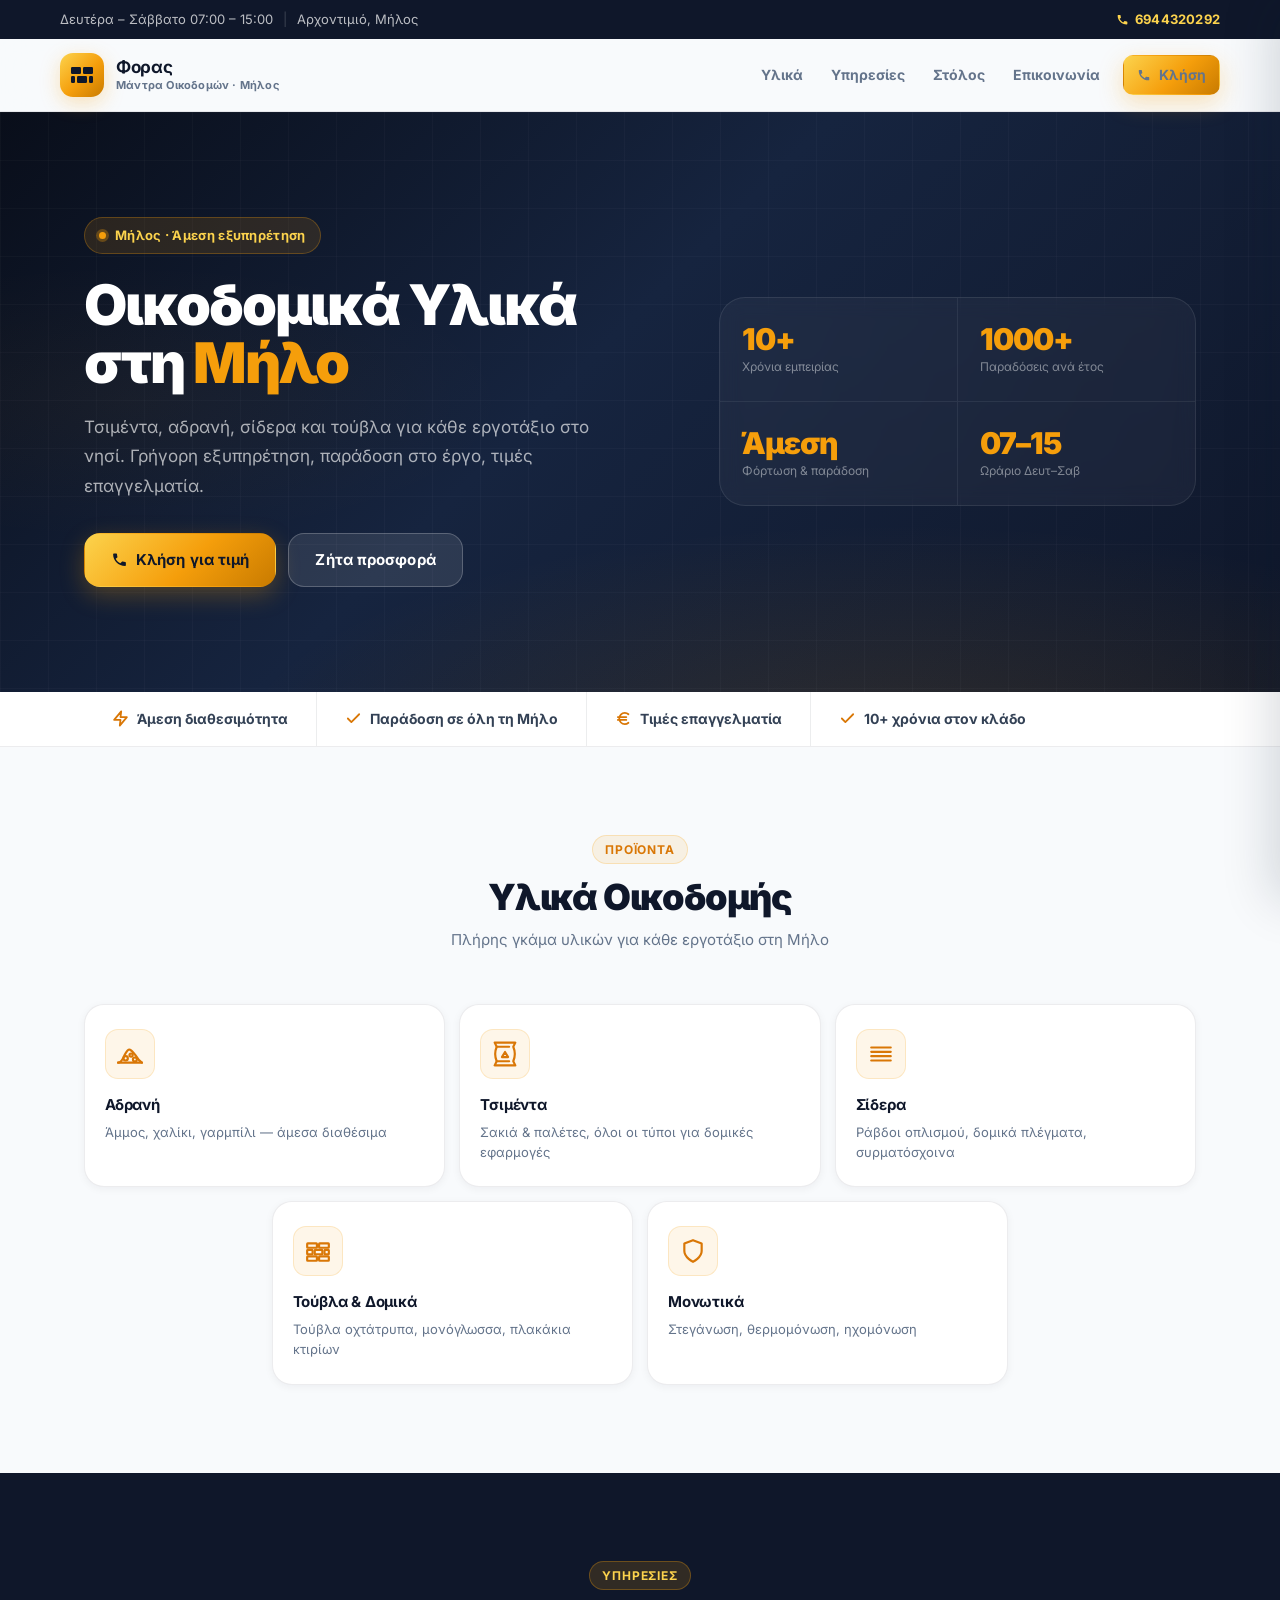
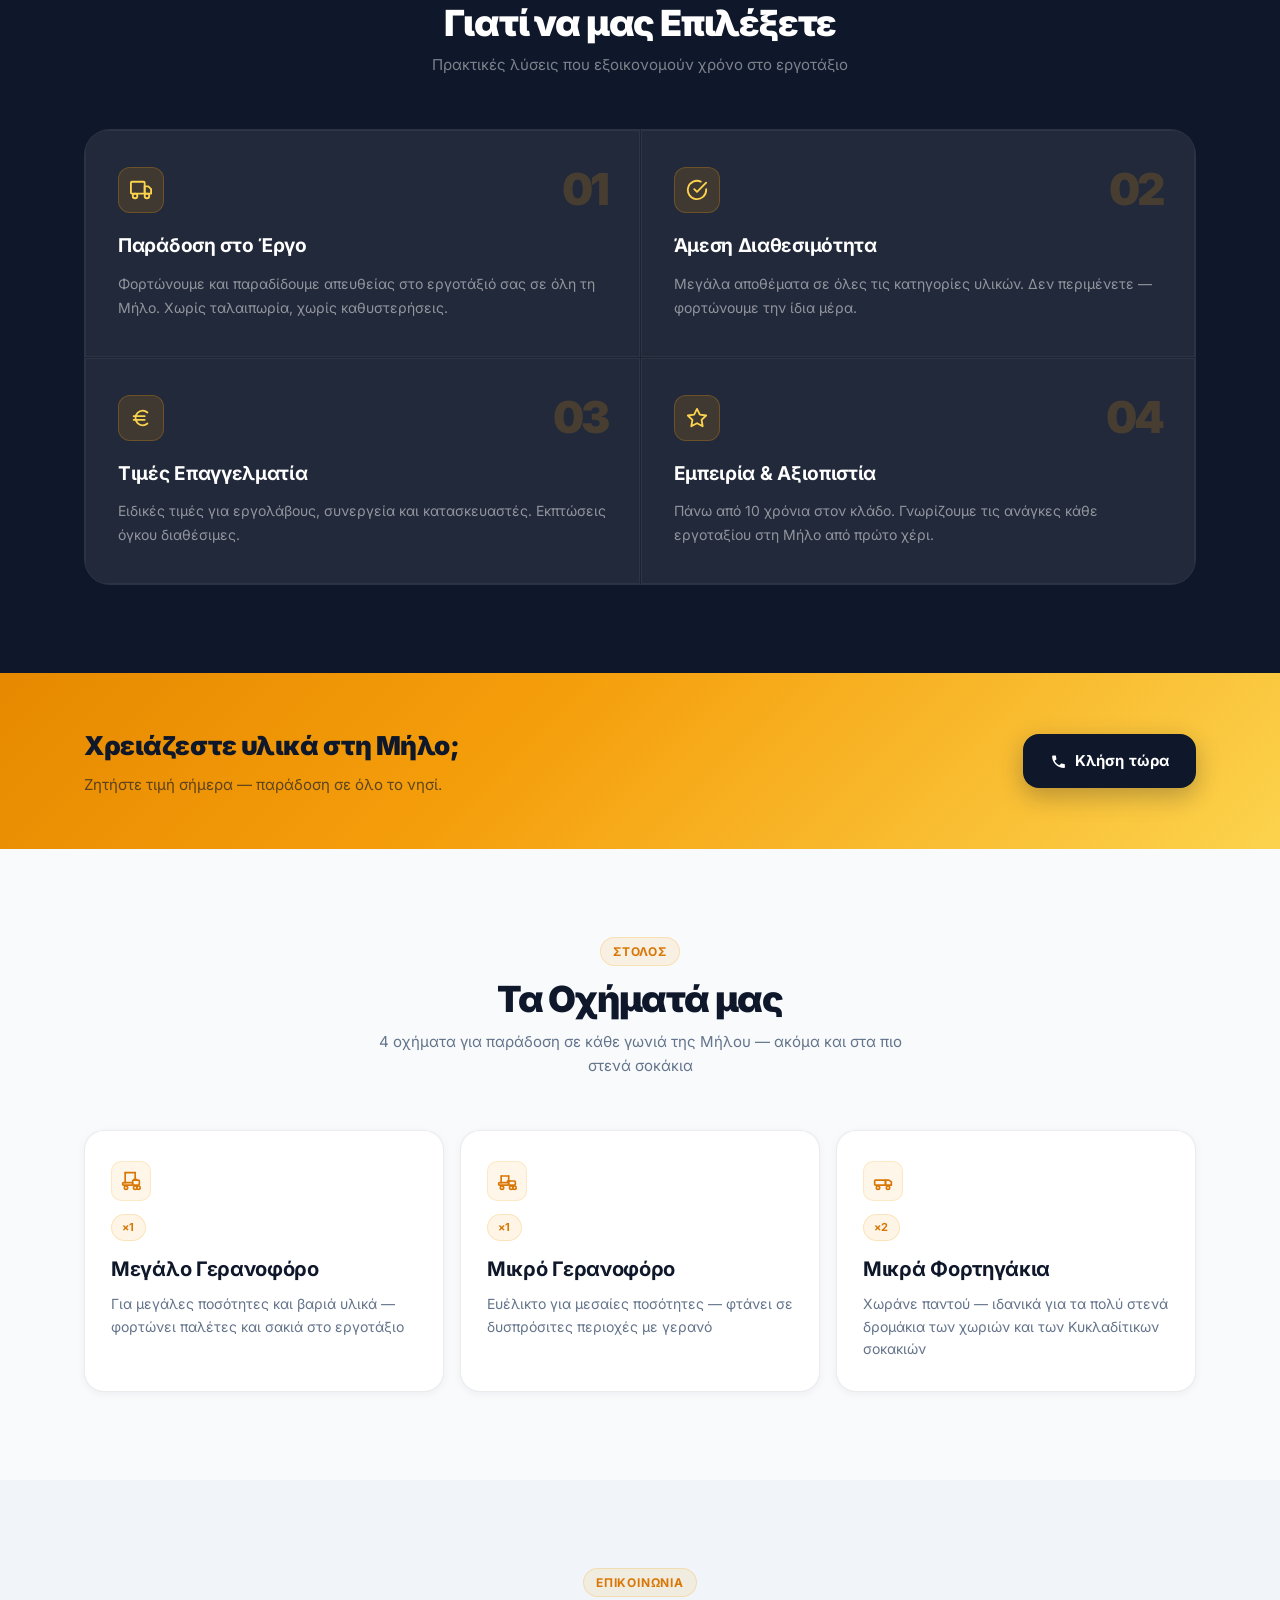
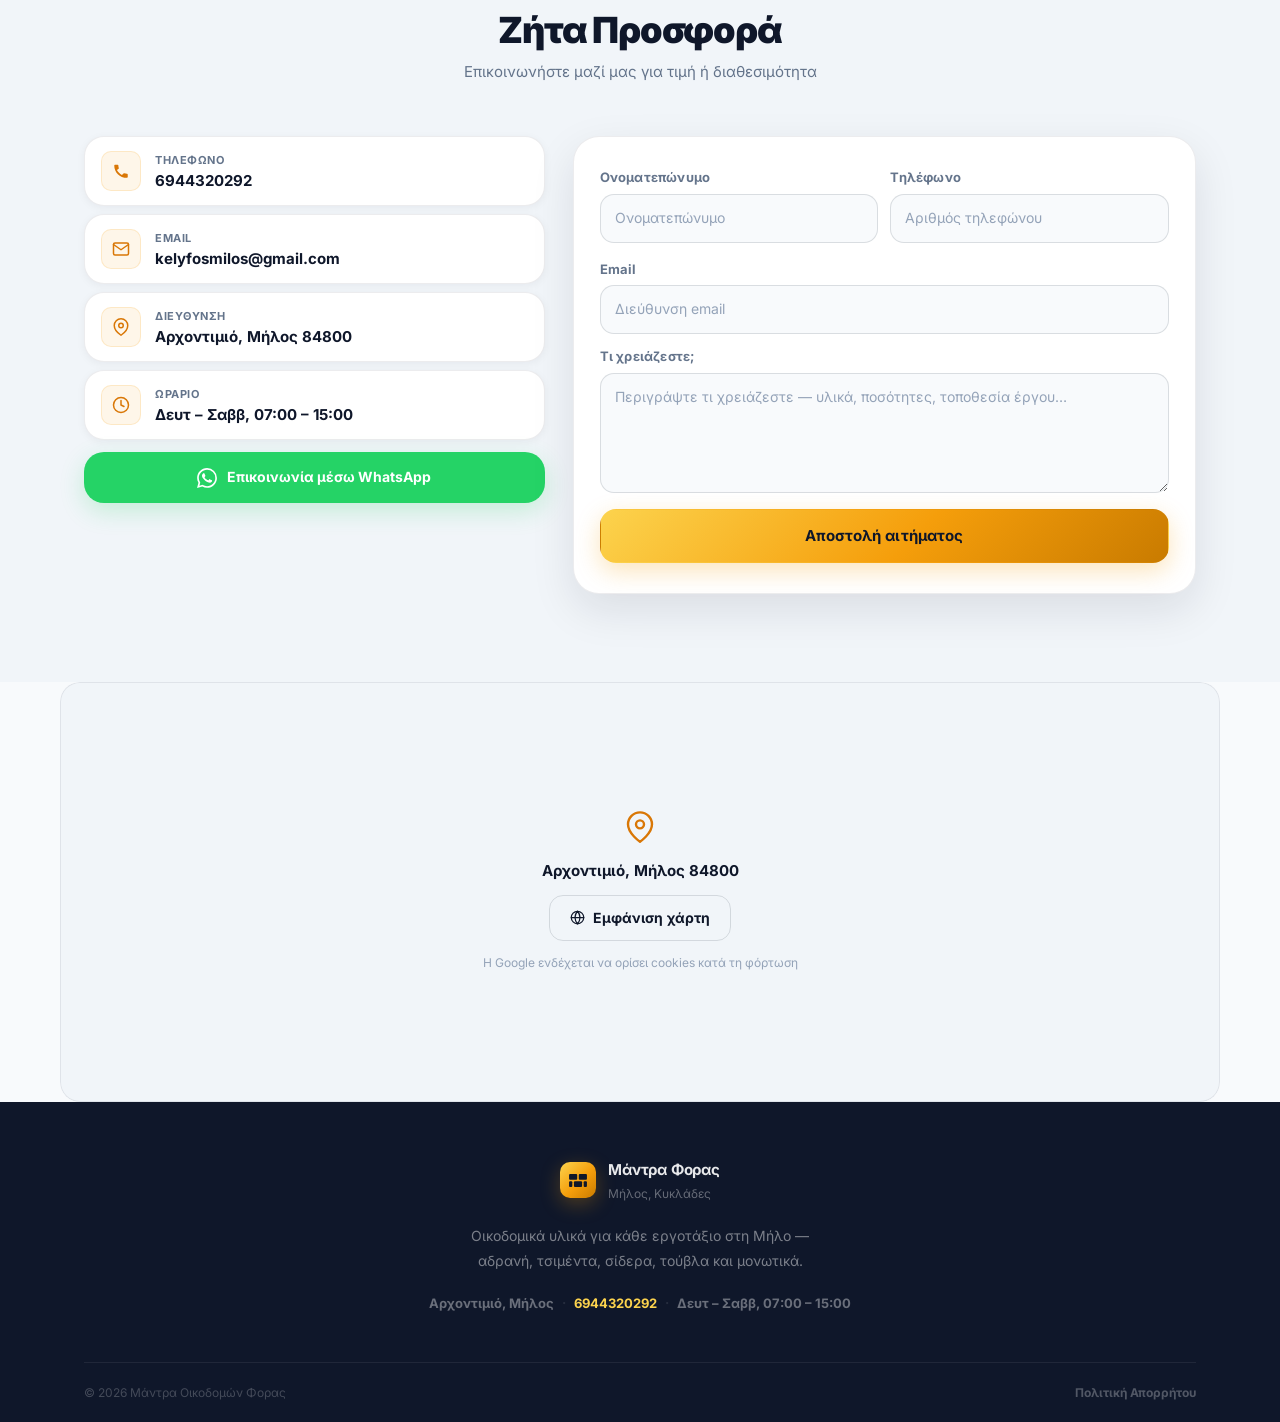
==== commit 1dd529cf: "fonts locally" ====
--- a/index.html
+++ b/index.html
@@ -22,10 +22,6 @@
   <meta name="twitter:card" content="summary_large_image">
   <meta name="twitter:title" content="Μάντρα Οικοδομών Φορας — Οικοδομικά Υλικά Μήλος">
   <meta name="twitter:description" content="Μάντρα οικοδομών Φορας στη Μήλο: τσιμέντα, αδρανή, σίδερα, τούβλα, μονωτικά. Άμεση φόρτωση & παράδοση σε όλο το νησί.">
-  <link rel="preconnect" href="https://fonts.googleapis.com">
-  <link rel="preconnect" href="https://fonts.gstatic.com" crossorigin>
-  <link href="https://fonts.googleapis.com/css2?family=Inter:wght@400;700;900&display=swap"
-    rel="stylesheet">
 
   <script type="application/ld+json">
   {
--- a/style.css
+++ b/style.css
@@ -1,3 +1,26 @@
+/* ---------- Local Fonts ---------- */
+@font-face {
+  font-family: 'Inter';
+  font-weight: 400;
+  font-style: normal;
+  font-display: swap;
+  src: url('assets/fonts/inter-v20-greek_latin-regular.woff2') format('woff2');
+}
+@font-face {
+  font-family: 'Inter';
+  font-weight: 700;
+  font-style: normal;
+  font-display: swap;
+  src: url('assets/fonts/inter-v20-greek_latin-700.woff2') format('woff2');
+}
+@font-face {
+  font-family: 'Inter';
+  font-weight: 900;
+  font-style: normal;
+  font-display: swap;
+  src: url('assets/fonts/inter-v20-greek_latin-900.woff2') format('woff2');
+}
+
 /* ---------- Root Variables ---------- */
 :root {
   --bg:      #f8fafc;
